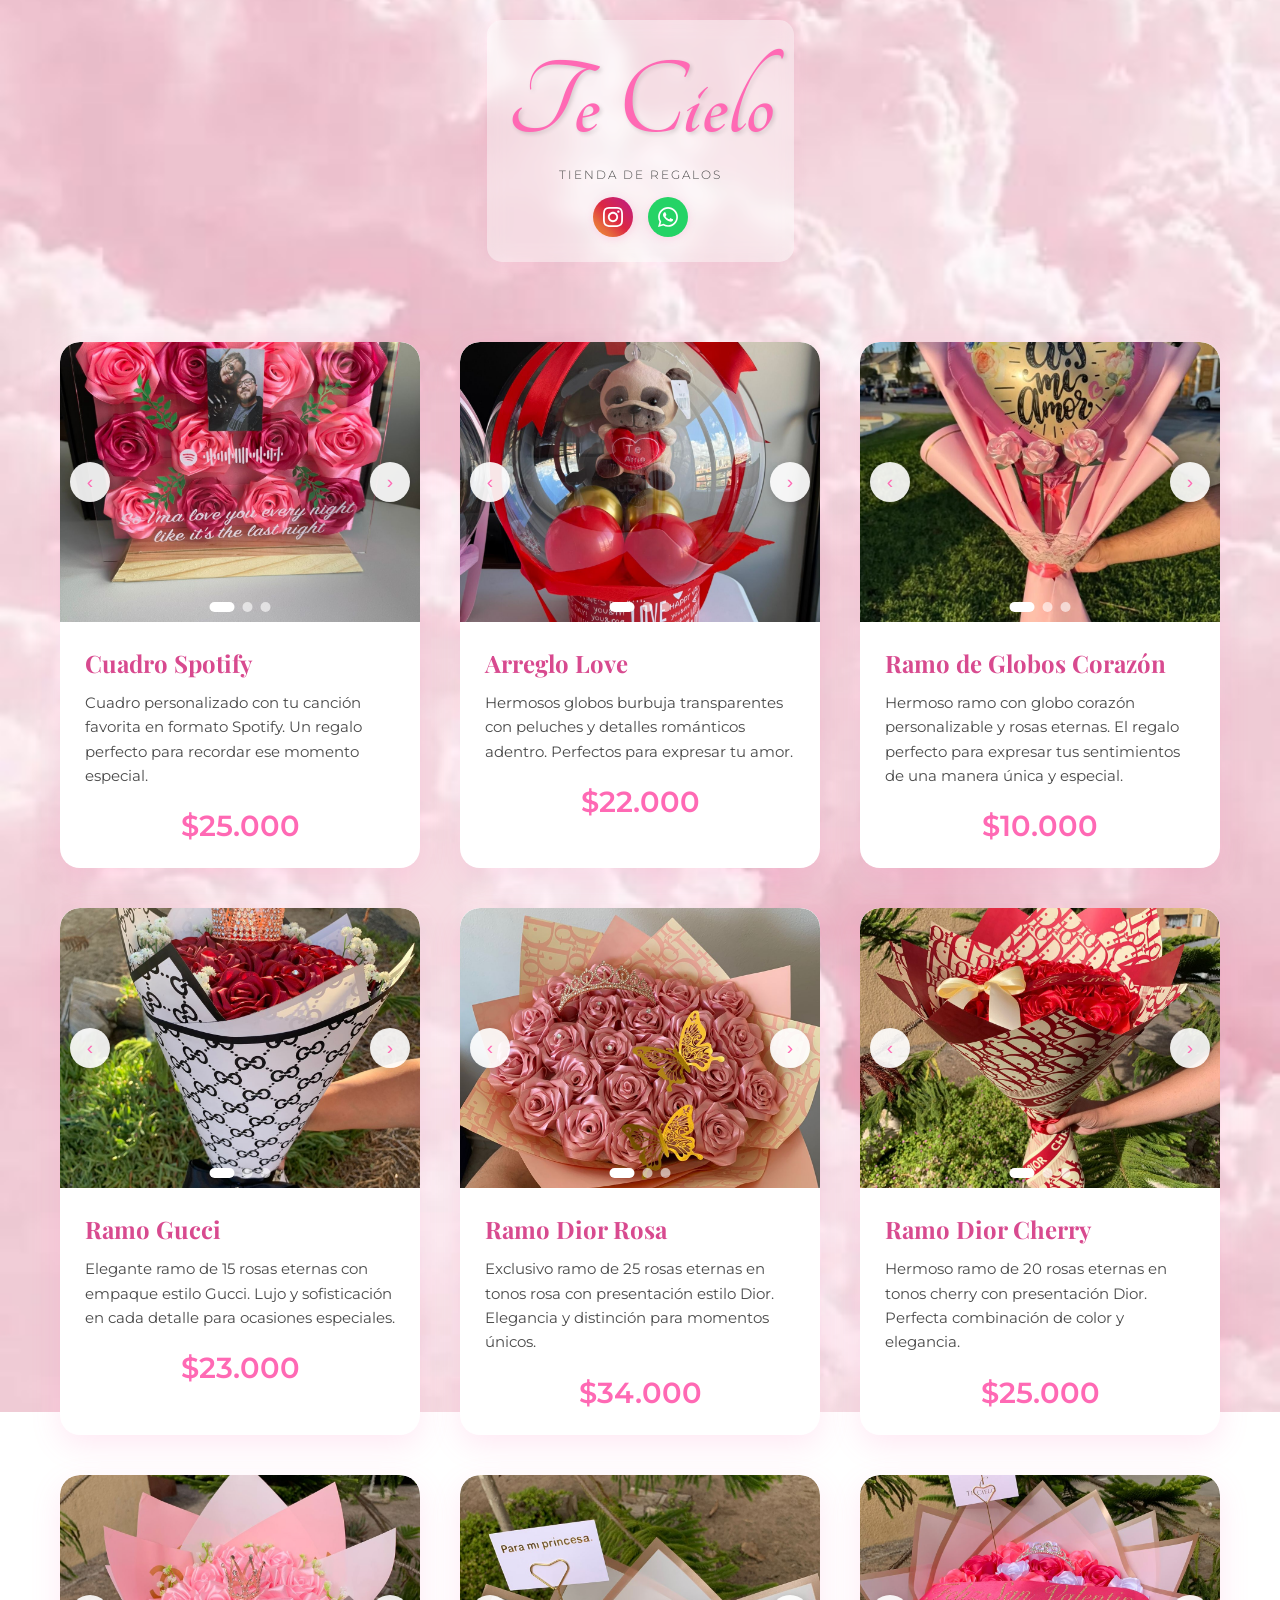
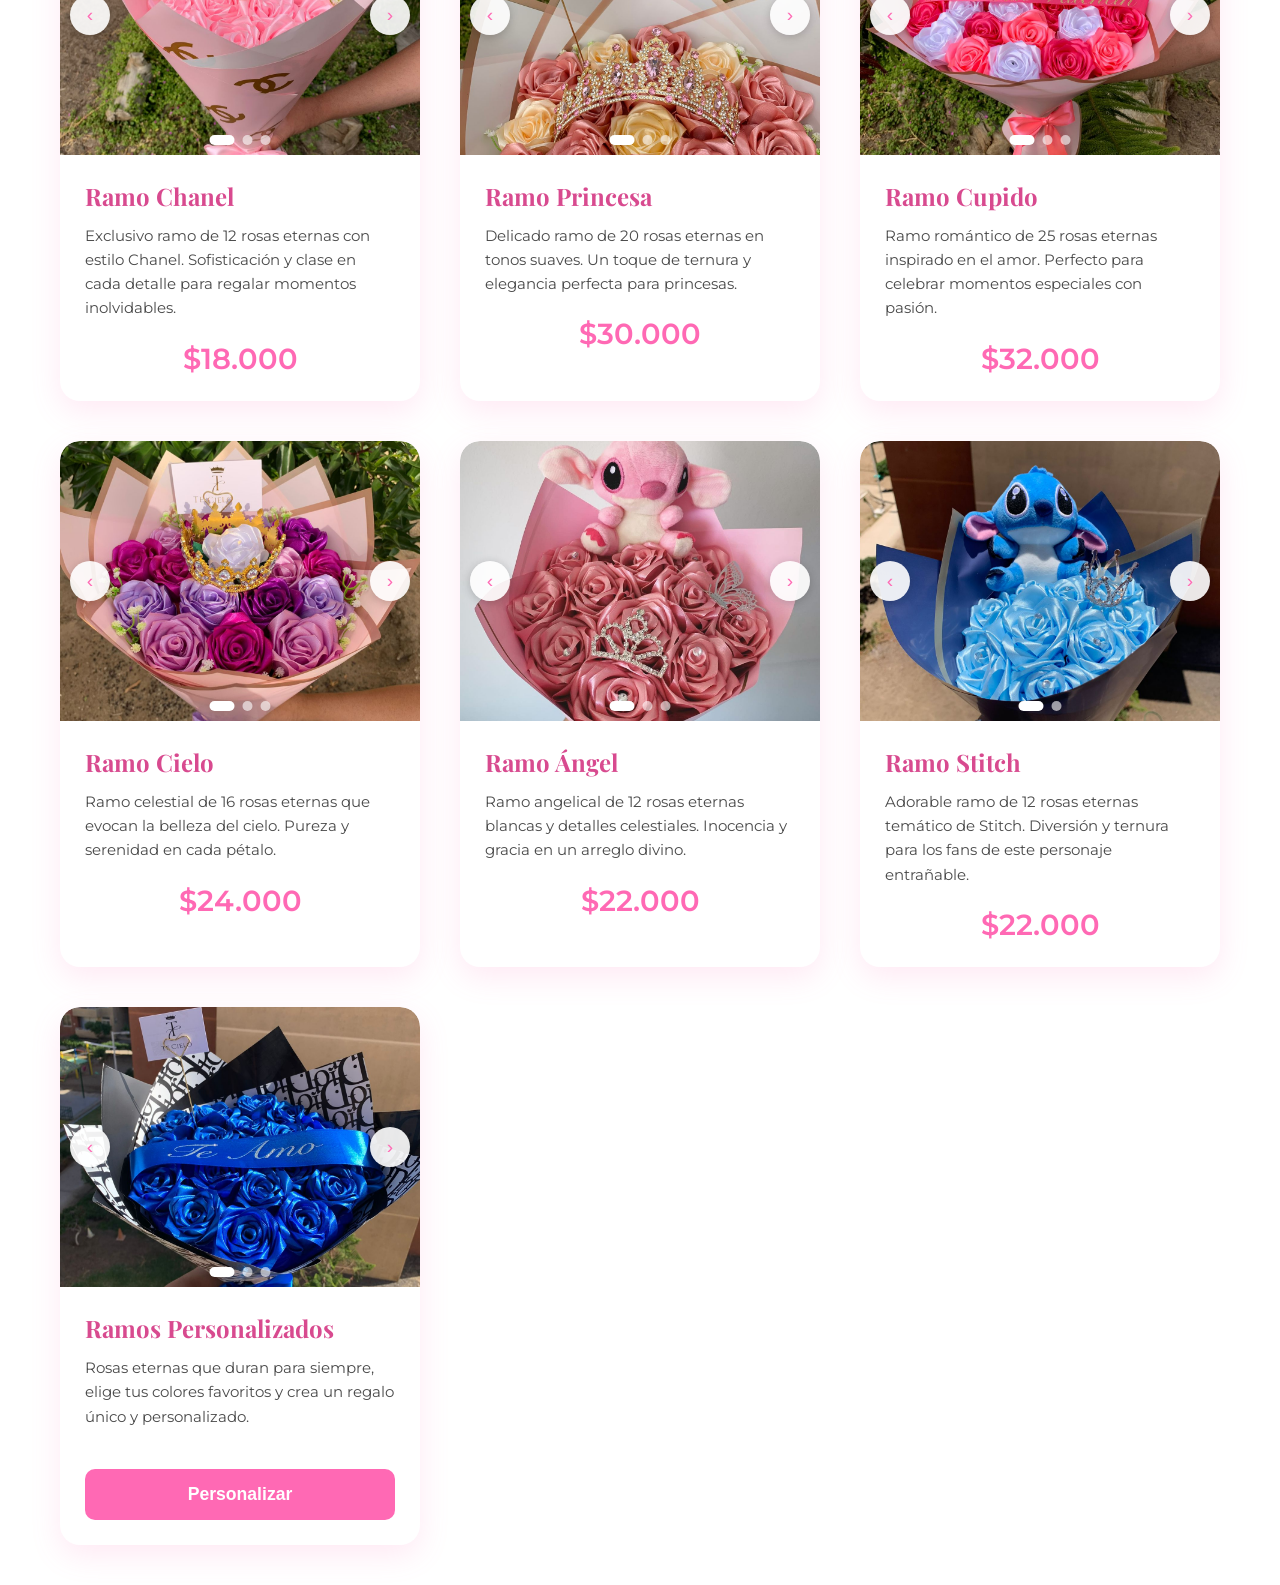
==== index.html @ 42c48394 "primer commit" ====
<!DOCTYPE html>
<html lang="es">
    
<head>
    <meta charset="UTF-8">
    <meta name="viewport" content="width=device-width, initial-scale=1.0">
    <title>Te Cielo</title>
    <link href="https://fonts.googleapis.com/css2?family=Playfair+Display:wght@400;600;700&family=Montserrat:wght@300;400;500&family=Great+Vibes&family=Tangerine:wght@400;700&display=swap" rel="stylesheet">
    <style>
        :root {
            --rosa-principal: #FF69B4;
            --rosa-claro: #FFB6D9;
            --rosa-suave: #FFF0F7;
            --blanco: #FFFFFF;
            --rosa-oscuro: #D84A8F;
            --gris-texto: #4A4A4A;
        }

        * {
            margin: 0;
            padding: 0;
            box-sizing: border-box;
        }

        body {
            font-family: 'Montserrat', sans-serif;
            background: url(images/image_1.jpg) no-repeat center center fixed;
            background-size: cover;
            min-height: 100vh;
            color: var(--gris-texto);
        }

        /* Estilos del carrusel */
        .carousel-container {
            position: relative;
            width: 100%;
            height: 280px;
            overflow: hidden;
            border-radius: 20px 20px 0 0;
        }

        .carousel-track {
            display: flex;
            transition: transform 0.5s ease-in-out;
            height: 100%;
        }

        .carousel-slide {
            min-width: 100%;
            height: 100%;
            position: relative;
        }

        .carousel-slide img {
            width: 100%;
            height: 100%;
            object-fit: cover;
            cursor: zoom-in;
        }

        .carousel-btn {
            position: absolute;
            top: 50%;
            transform: translateY(-50%);
            background: rgba(255, 255, 255, 0.9);
            border: none;
            width: 40px;
            height: 40px;
            border-radius: 50%;
            cursor: pointer;
            display: flex;
            align-items: center;
            justify-content: center;
            font-size: 1.2rem;
            color: var(--rosa-principal);
            z-index: 10;
            transition: all 0.3s ease;
            box-shadow: 0 2px 10px rgba(0, 0, 0, 0.2);
        }

        .carousel-btn:hover {
            background: var(--rosa-principal);
            color: white;
            transform: translateY(-50%) scale(1.1);
        }

        .carousel-btn.prev {
            left: 10px;
        }

        .carousel-btn.next {
            right: 10px;
        }

        .carousel-dots {
            position: absolute;
            bottom: 10px;
            left: 50%;
            transform: translateX(-50%);
            display: flex;
            gap: 8px;
            z-index: 10;
        }

        .dot {
            width: 10px;
            height: 10px;
            border-radius: 50%;
            background: rgba(255, 255, 255, 0.6);
            cursor: pointer;
            transition: all 0.3s ease;
        }

        .dot.active {
            background: white;
            width: 25px;
            border-radius: 5px;
        }

        header {
            text-align: center;
            padding: 30px 20px 25px;
            animation: fadeInDown 1s ease;
            background: rgba(255, 255, 255, 0.4);
            backdrop-filter: blur(8px);
            box-shadow: 0 2px 15px rgba(255, 105, 180, 0.08);
            display: inline-block;
            margin: 20px auto;
            border-radius: 15px;
            width: auto;
            min-width: 300px;
        }

        h1 {
            font-family: 'Tangerine', cursive;
            font-size: 7rem;
            font-weight: 700;
            color: var(--rosa-principal);
            margin-bottom: 5px;
            text-shadow: 2px 2px 4px rgba(0, 0, 0, 0.15);
            line-height: 1;
        }

        .subtitle {
            font-size: 0.75rem;
            color: var(--gris-texto);
            font-weight: 300;
            letter-spacing: 2px;
            text-transform: uppercase;
            margin-bottom: 15px;
        }

        .header-social {
            display: flex;
            justify-content: center;
            gap: 15px;
            margin-top: 15px;
        }

        .social-icon {
            display: inline-flex;
            align-items: center;
            justify-content: center;
            width: 40px;
            height: 40px;
            border-radius: 50%;
            background: white;
            color: var(--rosa-principal);
            text-decoration: none;
            font-size: 1.3rem;
            transition: all 0.3s ease;
            box-shadow: 0 2px 8px rgba(255, 105, 180, 0.2);
        }

        .social-icon:hover {
            transform: translateY(-3px) scale(1.1);
            box-shadow: 0 4px 12px rgba(255, 105, 180, 0.4);
        }

        .social-icon.instagram {
            background: linear-gradient(45deg, #f09433, #e6683c, #dc2743, #cc2366, #bc1888);
            color: white;
        }

        .social-icon.whatsapp {
            background: #25D366;
            color: white;
        }

        .social-icon.instagram:hover,
        .social-icon.whatsapp:hover {
            filter: brightness(1.1);
        }

        .header-wrapper {
            display: flex;
            justify-content: center;
            width: 100%;
        }

        .container {
            max-width: 1200px;
            margin: 0 auto;
            padding: 40px 20px;
        }

        .products-grid {
            display: grid;
            grid-template-columns: repeat(auto-fit, minmax(280px, 1fr));
            gap: 40px;
            margin-top: 20px;
        }

        .product-card {
            background: white;
            border-radius: 20px;
            overflow: hidden;
            box-shadow: 0 10px 30px rgba(255, 105, 180, 0.15);
            transition: all 0.4s ease;
            animation: cardAppear 0.6s ease forwards;
            opacity: 0;
        }

        .product-card:nth-child(1) { animation-delay: 0.1s; }
        .product-card:nth-child(2) { animation-delay: 0.2s; }
        .product-card:nth-child(3) { animation-delay: 0.3s; }
        .product-card:nth-child(4) { animation-delay: 0.4s; }

        .product-card:hover {
            transform: translateY(-10px);
            box-shadow: 0 15px 40px rgba(255, 105, 180, 0.25);
        }

        .product-info {
            padding: 25px;
        }

        .product-title {
            font-family: 'Playfair Display', serif;
            font-size: 1.5rem;
            color: var(--rosa-oscuro);
            margin-bottom: 12px;
        }

        .product-description {
            color: var(--gris-texto);
            line-height: 1.6;
            margin-bottom: 20px;
            font-size: 0.95rem;
        }

        .product-price {
            font-size: 1.8rem;
            color: var(--rosa-principal);
            font-weight: 600;
            text-align: center;
            margin-top: 20px;
        }

        .btn-personalizar {
            width: 100%;
            padding: 15px;
            background: var(--rosa-principal);
            color: white;
            border: none;
            border-radius: 10px;
            font-size: 1.1rem;
            font-weight: 600;
            cursor: pointer;
            transition: all 0.3s ease;
            margin-top: 20px;
        }

        .btn-personalizar:hover {
            background: var(--rosa-oscuro);
            transform: scale(1.02);
        }

        /* Popup Personalizador */
        .personalizador-modal {
            display: none;
            position: fixed;
            z-index: 2000;
            left: 0;
            top: 0;
            width: 100%;
            height: 100%;
            background-color: rgba(0, 0, 0, 0.8);
            overflow-y: auto;
            animation: fadeIn 0.3s ease;
        }

        .personalizador-content {
            background: white;
            margin: 50px auto;
            padding: 0;
            max-width: 800px;
            border-radius: 20px;
            position: relative;
            animation: slideUp 0.4s ease;
        }

        @keyframes slideUp {
            from {
                opacity: 0;
                transform: translateY(50px);
            }
            to {
                opacity: 1;
                transform: translateY(0);
            }
        }

        .personalizador-header {
            position: relative;
            padding: 0;
        }

        .personalizador-carousel {
            height: 300px;
            border-radius: 20px 20px 0 0;
            overflow: hidden;
        }

        .close-personalizador {
            position: absolute;
            top: 15px;
            right: 15px;
            background: white;
            width: 40px;
            height: 40px;
            border-radius: 50%;
            display: flex;
            align-items: center;
            justify-content: center;
            font-size: 24px;
            cursor: pointer;
            z-index: 10;
            box-shadow: 0 2px 10px rgba(0, 0, 0, 0.3);
            transition: all 0.3s ease;
        }

        .close-personalizador:hover {
            background: var(--rosa-principal);
            color: white;
            transform: scale(1.1);
        }

        .personalizador-body {
            padding: 30px;
        }

        .personalizador-title {
            font-family: 'Playfair Display', serif;
            font-size: 2rem;
            color: var(--rosa-principal);
            margin-bottom: 15px;
        }

        .precio-info {
            background: var(--rosa-suave);
            padding: 20px;
            border-radius: 10px;
            margin-bottom: 25px;
        }

        .precio-info h4 {
            color: var(--rosa-oscuro);
            margin-bottom: 10px;
            font-size: 1.1rem;
        }

        .precio-info ul {
            list-style: none;
            padding-left: 0;
        }

        .precio-info li {
            padding: 8px 0;
            border-bottom: 1px solid rgba(255, 105, 180, 0.2);
        }

        .precio-info li:last-child {
            border-bottom: none;
        }

        .precio-destacado {
            color: var(--rosa-principal);
            font-weight: 600;
        }

        .selector-group {
            margin-bottom: 25px;
        }

        .selector-group label {
            display: block;
            font-weight: 600;
            color: var(--rosa-oscuro);
            margin-bottom: 10px;
            font-size: 1.1rem;
        }

        .selector-group input[type="number"] {
            width: 100%;
            padding: 12px;
            border: 2px solid var(--rosa-claro);
            border-radius: 10px;
            font-size: 1rem;
            transition: border-color 0.3s ease;
        }

        .selector-group input[type="number"]:focus {
            outline: none;
            border-color: var(--rosa-principal);
        }

        .accesorios-grid {
            display: grid;
            grid-template-columns: repeat(3, 1fr);
            gap: 12px;
            margin-top: 10px;
        }

        .accesorio-item {
            background: var(--rosa-suave);
            padding: 12px;
            border-radius: 10px;
            border: 2px solid transparent;
            transition: all 0.3s ease;
        }

        .accesorio-item:hover {
            border-color: var(--rosa-claro);
        }

        .accesorio-item label {
            display: block;
            font-weight: 500;
            margin-bottom: 6px;
            font-size: 0.85rem;
        }

        .ver-imagen {
            cursor: pointer;
            margin-left: 5px;
            font-size: 1.2rem;
            opacity: 0.8;
            transition: all 0.3s ease;
            display: inline-block;
        }

        .ver-imagen:hover {
            opacity: 1;
            transform: scale(1.2);
            filter: brightness(1.3);
        }

        .accesorio-item input[type="number"] {
            width: 100%;
            padding: 6px;
            border: 1px solid var(--rosa-claro);
            border-radius: 5px;
        }

        @media (max-width: 768px) {
            .accesorios-grid {
                grid-template-columns: repeat(2, 1fr);
            }
        }

        .total-section {
            background: white;
            color: var(--rosa-principal);
            padding: 25px;
            border-radius: 10px;
            text-align: center;
            margin-top: 30px;
            border: 3px solid var(--rosa-principal);
            box-shadow: 0 4px 15px rgba(255, 105, 180, 0.2);
        }

        .total-section h3 {
            font-size: 1.3rem;
            margin-bottom: 10px;
            color: var(--rosa-principal);
            font-weight: 600;
        }

        .total-precio {
            font-size: 2.5rem;
            font-weight: 700;
            font-family: 'Playfair Display', serif;
            color: var(--rosa-principal);
        }

        .btn-lo-quiero {
            width: 100%;
            padding: 15px;
            background: linear-gradient(135deg, var(--rosa-principal), var(--rosa-oscuro));
            color: white;
            border: none;
            border-radius: 10px;
            font-size: 1.2rem;
            font-weight: 700;
            cursor: pointer;
            margin-top: 20px;
            transition: all 0.3s ease;
            box-shadow: 0 4px 15px rgba(255, 105, 180, 0.3);
        }

        .btn-lo-quiero:hover {
            background: linear-gradient(135deg, var(--rosa-oscuro), var(--rosa-principal));
            transform: translateY(-2px);
            box-shadow: 0 6px 20px rgba(255, 105, 180, 0.4);
        }

        /* Modal de Confirmación */
        .modal-confirmacion {
            display: none;
            position: fixed;
            z-index: 10002;
            left: 0;
            top: 0;
            width: 100%;
            height: 100%;
            background-color: rgba(0, 0, 0, 0.8);
            animation: fadeIn 0.3s ease;
        }

        .confirmacion-content {
            background: white;
            margin: 50px auto;
            padding: 40px;
            width: 90%;
            max-width: 600px;
            border-radius: 20px;
            position: relative;
            max-height: 80vh;
            overflow-y: auto;
            animation: slideDown 0.4s ease;
        }

        @keyframes slideDown {
            from {
                opacity: 0;
                transform: translateY(-50px);
            }
            to {
                opacity: 1;
                transform: translateY(0);
            }
        }

        .close-confirmacion {
            position: absolute;
            top: 15px;
            right: 20px;
            font-size: 35px;
            font-weight: bold;
            color: var(--gris-texto);
            cursor: pointer;
            transition: color 0.3s ease;
        }

        .close-confirmacion:hover {
            color: var(--rosa-principal);
        }

        .confirmacion-header {
            text-align: center;
            margin-bottom: 30px;
        }

        .confirmacion-header h2 {
            font-family: 'Playfair Display', serif;
            color: var(--rosa-principal);
            font-size: 2rem;
            margin-bottom: 15px;
        }

        .confirmacion-instrucciones {
            background: var(--rosa-suave);
            padding: 20px;
            border-radius: 15px;
            margin-bottom: 25px;
            text-align: center;
        }

        .confirmacion-instrucciones p {
            font-size: 1rem;
            line-height: 1.6;
            color: var(--gris-texto);
            margin-bottom: 15px;
        }

        .botones-contacto {
            display: flex;
            gap: 15px;
            justify-content: center;
            margin-top: 15px;
        }

        .btn-contacto {
            display: flex;
            align-items: center;
            gap: 8px;
            padding: 12px 25px;
            border: none;
            border-radius: 10px;
            font-size: 1rem;
            font-weight: 600;
            cursor: pointer;
            transition: all 0.3s ease;
            text-decoration: none;
            color: white;
        }

        .btn-instagram {
            background: linear-gradient(45deg, #f09433, #e6683c, #dc2743, #cc2366, #bc1888);
        }

        .btn-whatsapp {
            background: #25D366;
        }

        .btn-contacto:hover {
            transform: translateY(-2px);
            box-shadow: 0 5px 15px rgba(0, 0, 0, 0.3);
        }

        .detalle-pedido {
            background: white;
            border: 2px solid var(--rosa-claro);
            border-radius: 15px;
            padding: 20px;
        }

        .detalle-pedido h3 {
            font-family: 'Playfair Display', serif;
            color: var(--rosa-oscuro);
            font-size: 1.5rem;
            margin-bottom: 15px;
            text-align: center;
        }

        .detalle-item {
            display: flex;
            justify-content: space-between;
            padding: 10px 0;
            border-bottom: 1px solid var(--rosa-suave);
        }

        .detalle-item:last-child {
            border-bottom: none;
        }

        .detalle-label {
            font-weight: 500;
            color: var(--gris-texto);
        }

        .detalle-valor {
            font-weight: 600;
            color: var(--rosa-principal);
        }

        .detalle-total {
            margin-top: 15px;
            padding-top: 15px;
            border-top: 2px solid var(--rosa-principal);
            display: flex;
            justify-content: space-between;
            font-size: 1.3rem;
        }

        .detalle-total .detalle-label {
            color: var(--rosa-oscuro);
            font-weight: 700;
        }

        .detalle-total .detalle-valor {
            font-size: 1.8rem;
            font-weight: 700;
        }

        @media (max-width: 768px) {
            .personalizador-content {
                margin: 20px;
                max-width: calc(100% - 40px);
            }

            .accesorios-grid {
                grid-template-columns: 1fr;
            }
        }

        /* Modal de zoom */
        .modal {
            display: none;
            position: fixed;
            z-index: 1000;
            left: 0;
            top: 0;
            width: 100%;
            height: 100%;
            background-color: rgba(0, 0, 0, 0.9);
            animation: fadeIn 0.3s ease;
        }

        .modal-content {
            margin: auto;
            display: block;
            max-width: 90%;
            max-height: 90%;
            position: absolute;
            top: 50%;
            left: 50%;
            transform: translate(-50%, -50%);
            animation: zoomIn 0.3s ease;
        }

        .close-modal {
            position: absolute;
            top: 20px;
            right: 40px;
            color: white;
            font-size: 40px;
            font-weight: bold;
            cursor: pointer;
            transition: 0.3s;
        }

        .close-modal:hover {
            color: var(--rosa-claro);
        }

        @keyframes fadeIn {
            from { opacity: 0; }
            to { opacity: 1; }
        }

        @keyframes fadeInDown {
            from {
                opacity: 0;
                transform: translateY(-30px);
            }
            to {
                opacity: 1;
                transform: translateY(0);
            }
        }

        @keyframes cardAppear {
            from {
                opacity: 0;
                transform: translateY(30px);
            }
            to {
                opacity: 1;
                transform: translateY(0);
            }
        }

        @keyframes zoomIn {
            from {
                transform: translate(-50%, -50%) scale(0.5);
            }
            to {
                transform: translate(-50%, -50%) scale(1);
            }
        }

        @media (max-width: 768px) {
            h1 {
                font-size: 4rem;
            }

            .subtitle {
                font-size: 0.65rem;
            }

            .header-social {
                gap: 10px;
            }

            .social-icon {
                width: 35px;
                height: 35px;
                font-size: 1.1rem;
            }

            .products-grid {
                grid-template-columns: 1fr;
            }
        }

        /* Modal de Galería de Accesorios */
        .modal-galeria {
            display: none;
            position: fixed;
            z-index: 10001;
            left: 0;
            top: 0;
            width: 100%;
            height: 100%;
            background-color: rgba(0, 0, 0, 0.9);
        }

        .modal-galeria-content {
            position: relative;
            margin: 5% auto;
            width: 90%;
            max-width: 800px;
        }

        .close-galeria {
            position: absolute;
            top: -40px;
            right: 0;
            color: white;
            font-size: 40px;
            font-weight: bold;
            cursor: pointer;
            z-index: 10002;
        }

        .close-galeria:hover {
            color: var(--rosa-principal);
        }

        .galeria-carousel {
            position: relative;
            width: 100%;
            height: 600px;
            overflow: hidden;
            border-radius: 15px;
            background: #000;
            display: flex;
            align-items: center;
            justify-content: center;
        }

        .galeria-track {
            display: flex;
            transition: transform 0.3s ease;
            height: 100%;
            align-items: center;
        }

        .galeria-track img {
            width: 100%;
            height: 100%;
            flex-shrink: 0;
            border-radius: 15px;
            object-fit: contain;
            background: #000;
        }

        @media (max-width: 768px) {
            .galeria-carousel {
                height: 400px;
            }
        }
    </style>
</head>
<body>
    <div class="header-wrapper">
        <header>
            <h1>Te Cielo</h1>
            <p class="subtitle">Tienda de regalos</p>
            <div class="header-social">
                <a href="https://www.instagram.com/tecielo.rosaseternas/" target="_blank" class="social-icon instagram" title="Síguenos en Instagram">
                    <svg xmlns="http://www.w3.org/2000/svg" width="20" height="20" viewBox="0 0 24 24" fill="currentColor">
                        <path d="M12 2.163c3.204 0 3.584.012 4.85.07 3.252.148 4.771 1.691 4.919 4.919.058 1.265.069 1.645.069 4.849 0 3.205-.012 3.584-.069 4.849-.149 3.225-1.664 4.771-4.919 4.919-1.266.058-1.644.07-4.85.07-3.204 0-3.584-.012-4.849-.07-3.26-.149-4.771-1.699-4.919-4.92-.058-1.265-.07-1.644-.07-4.849 0-3.204.013-3.583.07-4.849.149-3.227 1.664-4.771 4.919-4.919 1.266-.057 1.645-.069 4.849-.069zm0-2.163c-3.259 0-3.667.014-4.947.072-4.358.2-6.78 2.618-6.98 6.98-.059 1.281-.073 1.689-.073 4.948 0 3.259.014 3.668.072 4.948.2 4.358 2.618 6.78 6.98 6.98 1.281.058 1.689.072 4.948.072 3.259 0 3.668-.014 4.948-.072 4.354-.2 6.782-2.618 6.979-6.98.059-1.28.073-1.689.073-4.948 0-3.259-.014-3.667-.072-4.947-.196-4.354-2.617-6.78-6.979-6.98-1.281-.059-1.69-.073-4.949-.073zm0 5.838c-3.403 0-6.162 2.759-6.162 6.162s2.759 6.163 6.162 6.163 6.162-2.759 6.162-6.163c0-3.403-2.759-6.162-6.162-6.162zm0 10.162c-2.209 0-4-1.79-4-4 0-2.209 1.791-4 4-4s4 1.791 4 4c0 2.21-1.791 4-4 4zm6.406-11.845c-.796 0-1.441.645-1.441 1.44s.645 1.44 1.441 1.44c.795 0 1.439-.645 1.439-1.44s-.644-1.44-1.439-1.44z"/>
                    </svg>
                </a>
                <a href="https://wa.me/56940613614" target="_blank" class="social-icon whatsapp" title="Contáctanos por WhatsApp">
                    <svg xmlns="http://www.w3.org/2000/svg" width="20" height="20" viewBox="0 0 24 24" fill="currentColor">
                        <path d="M.057 24l1.687-6.163c-1.041-1.804-1.588-3.849-1.587-5.946.003-6.556 5.338-11.891 11.893-11.891 3.181.001 6.167 1.24 8.413 3.488 2.245 2.248 3.481 5.236 3.48 8.414-.003 6.557-5.338 11.892-11.893 11.892-1.99-.001-3.951-.5-5.688-1.448l-6.305 1.654zm6.597-3.807c1.676.995 3.276 1.591 5.392 1.592 5.448 0 9.886-4.434 9.889-9.885.002-5.462-4.415-9.89-9.881-9.892-5.452 0-9.887 4.434-9.889 9.884-.001 2.225.651 3.891 1.746 5.634l-.999 3.648 3.742-.981zm11.387-5.464c-.074-.124-.272-.198-.57-.347-.297-.149-1.758-.868-2.031-.967-.272-.099-.47-.149-.669.149-.198.297-.768.967-.941 1.165-.173.198-.347.223-.644.074-.297-.149-1.255-.462-2.39-1.475-.883-.788-1.48-1.761-1.653-2.059-.173-.297-.018-.458.13-.606.134-.133.297-.347.446-.521.151-.172.2-.296.3-.495.099-.198.05-.372-.025-.521-.075-.148-.669-1.611-.916-2.206-.242-.579-.487-.501-.669-.51l-.57-.01c-.198 0-.52.074-.792.372s-1.04 1.016-1.04 2.479 1.065 2.876 1.213 3.074c.149.198 2.095 3.2 5.076 4.487.709.306 1.263.489 1.694.626.712.226 1.36.194 1.872.118.571-.085 1.758-.719 2.006-1.413.248-.695.248-1.29.173-1.414z"/>
                    </svg>
                </a>
            </div>
        </header>
    </div>

    <div class="container">
        <div class="products-grid">
            <!-- Producto 1: Cuadro Spotify -->
            <div class="product-card">
                <div class="carousel-container" data-carousel="1">
                    <div class="carousel-track">
                        <div class="carousel-slide">
                            <img src="images/cuadro-spotify-1.jpg" alt="Cuadro Spotify">
                        </div>
                        <div class="carousel-slide">
                            <img src="images/cuadro-spotify-2.jpg" alt="Cuadro Spotify">
                        </div>
                        <div class="carousel-slide">
                            <img src="images/cuadro-spotify-3.jpg" alt="Cuadro Spotify">
                        </div>
                    </div>
                    <button class="carousel-btn prev" onclick="moveCarousel(1, -1)">‹</button>
                    <button class="carousel-btn next" onclick="moveCarousel(1, 1)">›</button>
                    <div class="carousel-dots">
                        <span class="dot active" onclick="goToSlide(1, 0)"></span>
                        <span class="dot" onclick="goToSlide(1, 1)"></span>
                        <span class="dot" onclick="goToSlide(1, 2)"></span>
                    </div>
                </div>
                <div class="product-info">
                    <h3 class="product-title">Cuadro Spotify</h3>
                    <p class="product-description">Cuadro personalizado con tu canción favorita en formato Spotify. Un regalo perfecto para recordar ese momento especial.</p>
                    <p class="product-price">$25.000</p>
                </div>
            </div>

            <!-- Producto 2: Arreglo Love -->
            <div class="product-card">
                <div class="carousel-container" data-carousel="2">
                    <div class="carousel-track">
                        <div class="carousel-slide">
                            <img src="images/arreglo-love-1.jpg" alt="Arreglo Love">
                        </div>
                        <div class="carousel-slide">
                            <img src="images/arreglo-love-2.jpg" alt="Arreglo Love">
                        </div>
                        <div class="carousel-slide">
                            <img src="images/arreglo-love-3.jpg" alt="Arreglo Love">
                        </div>
                    </div>
                    <button class="carousel-btn prev" onclick="moveCarousel(2, -1)">‹</button>
                    <button class="carousel-btn next" onclick="moveCarousel(2, 1)">›</button>
                    <div class="carousel-dots">
                        <span class="dot active" onclick="goToSlide(2, 0)"></span>
                        <span class="dot" onclick="goToSlide(2, 1)"></span>
                        <span class="dot" onclick="goToSlide(2, 2)"></span>
                    </div>
                </div>
                <div class="product-info">
                    <h3 class="product-title">Arreglo Love</h3>
                    <p class="product-description">Hermosos globos burbuja transparentes con peluches y detalles románticos adentro. Perfectos para expresar tu amor.</p>
                    <p class="product-price">$22.000</p>
                </div>
            </div>

            
            <!-- Producto 3: Ramo de Globos Corazón -->
            <div class="product-card">
                <div class="carousel-container" data-carousel="3">
                    <div class="carousel-track">
                        <div class="carousel-slide">
                            <img src="images/ramo-globos.jpg" alt="Ramo de Globos">
                        </div>
                        <div class="carousel-slide">
                            <img src="images/image_8.jpg" alt="Ramo de Globos">
                        </div>
                        <div class="carousel-slide">
                            <img src="images/image_9.jpg" alt="Ramo de Globos">
                        </div>
                    </div>
                    <button class="carousel-btn prev" onclick="moveCarousel(3, -1)">‹</button>
                    <button class="carousel-btn next" onclick="moveCarousel(3, 1)">›</button>
                    <div class="carousel-dots">
                        <span class="dot active" onclick="goToSlide(3, 0)"></span>
                        <span class="dot" onclick="goToSlide(3, 1)"></span>
                        <span class="dot" onclick="goToSlide(3, 2)"></span>
                    </div>
                </div>
                <div class="product-info">
                    <h3 class="product-title">Ramo de Globos Corazón</h3>
                    <p class="product-description">Hermoso ramo con globo corazón personalizable y rosas eternas. El regalo perfecto para expresar tus sentimientos de una manera única y especial.</p>
                    <p class="product-price">$10.000</p>
                </div>
            </div>


            <!-- Producto 4: Ramo Gucci -->
            <div class="product-card">
                <div class="carousel-container" data-carousel="4">
                    <div class="carousel-track">
                        <div class="carousel-slide">
                            <img src="images/image_10.jpg" alt="Ramo Gucci">
                        </div>
                        <div class="carousel-slide">
                            <img src="images/image_11.jpg" alt="Ramo Gucci">
                        </div>
                        <div class="carousel-slide">
                            <img src="images/image_12.jpg" alt="Ramo Gucci">
                        </div>
                    </div>
                    <button class="carousel-btn prev" onclick="moveCarousel(4, -1)">‹</button>
                    <button class="carousel-btn next" onclick="moveCarousel(4, 1)">›</button>
                    <div class="carousel-dots">
                        <span class="dot active" onclick="goToSlide(4, 0)"></span>
                        <span class="dot" onclick="goToSlide(4, 1)"></span>
                        <span class="dot" onclick="goToSlide(4, 2)"></span>
                    </div>
                </div>
                <div class="product-info">
                    <h3 class="product-title">Ramo Gucci</h3>
                    <p class="product-description">Elegante ramo de 15 rosas eternas con empaque estilo Gucci. Lujo y sofisticación en cada detalle para ocasiones especiales.</p>
                    <p class="product-price">$23.000</p>
                </div>
            </div>


            <!-- Producto 5: Ramo Dior Rosa -->
            <div class="product-card">
                <div class="carousel-container" data-carousel="5">
                    <div class="carousel-track">
                        <div class="carousel-slide">
                            <img src="images/image_13.jpg" alt="Ramo Dior Rosa">
                        </div>
                        <div class="carousel-slide">
                            <img src="images/image_14.jpg" alt="Ramo Dior Rosa">
                        </div>
                        <div class="carousel-slide">
                            <img src="images/image_15.jpg" alt="Ramo Dior Rosa">
                        </div>
                    </div>
                    <button class="carousel-btn prev" onclick="moveCarousel(5, -1)">‹</button>
                    <button class="carousel-btn next" onclick="moveCarousel(5, 1)">›</button>
                    <div class="carousel-dots">
                        <span class="dot active" onclick="goToSlide(5, 0)"></span>
                        <span class="dot" onclick="goToSlide(5, 1)"></span>
                        <span class="dot" onclick="goToSlide(5, 2)"></span>
                    </div>
                </div>
                <div class="product-info">
                    <h3 class="product-title">Ramo Dior Rosa</h3>
                    <p class="product-description">Exclusivo ramo de 25 rosas eternas en tonos rosa con presentación estilo Dior. Elegancia y distinción para momentos únicos.</p>
                    <p class="product-price">$34.000</p>
                </div>
            </div>


            <!-- Producto 6: Ramo Dior Cherry -->
            <div class="product-card">
                <div class="carousel-container" data-carousel="6">
                    <div class="carousel-track">
                        <div class="carousel-slide">
                            <img src="images/image_16.jpg" alt="Ramo Dior Cherry">
                        </div>
                        <div class="carousel-slide">
                            <img src="images/image_17.jpg" alt="Ramo Dior Cherry">
                        </div>
                        <div class="carousel-slide">
                            <img src="images/image_18.jpg" alt="Ramo Dior Cherry">
                        </div>
                    </div>
                    <button class="carousel-btn prev" onclick="moveCarousel(6, -1)">‹</button>
                    <button class="carousel-btn next" onclick="moveCarousel(6, 1)">›</button>
                    <div class="carousel-dots">
                        <span class="dot active" onclick="goToSlide(6, 0)"></span>
                        <span class="dot" onclick="goToSlide(6, 1)"></span>
                        <span class="dot" onclick="goToSlide(6, 2)"></span>
                    </div>
                </div>
                <div class="product-info">
                    <h3 class="product-title">Ramo Dior Cherry</h3>
                    <p class="product-description">Hermoso ramo de 20 rosas eternas en tonos cherry con presentación Dior. Perfecta combinación de color y elegancia.</p>
                    <p class="product-price">$25.000</p>
                </div>
            </div>


            <!-- Producto 7: Ramo Chanel -->
            <div class="product-card">
                <div class="carousel-container" data-carousel="7">
                    <div class="carousel-track">
                        <div class="carousel-slide">
                            <img src="images/image_19.jpg" alt="Ramo Chanel">
                        </div>
                        <div class="carousel-slide">
                            <img src="images/image_20.jpg" alt="Ramo Chanel">
                        </div>
                        <div class="carousel-slide">
                            <img src="images/image_21.jpg" alt="Ramo Chanel">
                        </div>
                    </div>
                    <button class="carousel-btn prev" onclick="moveCarousel(7, -1)">‹</button>
                    <button class="carousel-btn next" onclick="moveCarousel(7, 1)">›</button>
                    <div class="carousel-dots">
                        <span class="dot active" onclick="goToSlide(7, 0)"></span>
                        <span class="dot" onclick="goToSlide(7, 1)"></span>
                        <span class="dot" onclick="goToSlide(7, 2)"></span>
                    </div>
                </div>
                <div class="product-info">
                    <h3 class="product-title">Ramo Chanel</h3>
                    <p class="product-description">Exclusivo ramo de 12 rosas eternas con estilo Chanel. Sofisticación y clase en cada detalle para regalar momentos inolvidables.</p>
                    <p class="product-price">$18.000</p>
                </div>
            </div>


            <!-- Producto 8: Ramo Princesa -->
            <div class="product-card">
                <div class="carousel-container" data-carousel="8">
                    <div class="carousel-track">
                        <div class="carousel-slide">
                            <img src="images/image_22.jpg" alt="Ramo Princesa">
                        </div>
                        <div class="carousel-slide">
                            <img src="images/image_23.jpg" alt="Ramo Princesa">
                        </div>
                        <div class="carousel-slide">
                            <img src="images/image_24.jpg" alt="Ramo Princesa">
                        </div>
                    </div>
                    <button class="carousel-btn prev" onclick="moveCarousel(8, -1)">‹</button>
                    <button class="carousel-btn next" onclick="moveCarousel(8, 1)">›</button>
                    <div class="carousel-dots">
                        <span class="dot active" onclick="goToSlide(8, 0)"></span>
                        <span class="dot" onclick="goToSlide(8, 1)"></span>
                        <span class="dot" onclick="goToSlide(8, 2)"></span>
                    </div>
                </div>
                <div class="product-info">
                    <h3 class="product-title">Ramo Princesa</h3>
                    <p class="product-description">Delicado ramo de 20 rosas eternas en tonos suaves. Un toque de ternura y elegancia perfecta para princesas.</p>
                    <p class="product-price">$30.000</p>
                </div>
            </div>

            <!-- Producto 9: Ramo Cupido -->
            <div class="product-card">
                <div class="carousel-container" data-carousel="9">
                    <div class="carousel-track">
                        <div class="carousel-slide">
                            <img src="images/image_25.jpg" alt="Ramo Cupido">
                        </div>
                        <div class="carousel-slide">
                            <img src="images/image_26.jpg" alt="Ramo Cupido">
                        </div>
                        <div class="carousel-slide">
                            <img src="images/image_27.jpg" alt="Ramo Cupido">
                        </div>
                    </div>
                    <button class="carousel-btn prev" onclick="moveCarousel(9, -1)">‹</button>
                    <button class="carousel-btn next" onclick="moveCarousel(9, 1)">›</button>
                    <div class="carousel-dots">
                        <span class="dot active" onclick="goToSlide(9, 0)"></span>
                        <span class="dot" onclick="goToSlide(9, 1)"></span>
                        <span class="dot" onclick="goToSlide(9, 2)"></span>
                    </div>
                </div>
                <div class="product-info">
                    <h3 class="product-title">Ramo Cupido</h3>
                    <p class="product-description">Ramo romántico de 25 rosas eternas inspirado en el amor. Perfecto para celebrar momentos especiales con pasión.</p>
                    <p class="product-price">$32.000</p>
                </div>
            </div>

            <!-- Producto 10: Ramo Cielo -->
            <div class="product-card">
                <div class="carousel-container" data-carousel="10">
                    <div class="carousel-track">
                        <div class="carousel-slide">
                            <img src="images/image_28.jpg" alt="Ramo Cielo">
                        </div>
                        <div class="carousel-slide">
                            <img src="images/image_29.jpg" alt="Ramo Cielo">
                        </div>
                        <div class="carousel-slide">
                            <img src="images/image_30.jpg" alt="Ramo Cielo">
                        </div>
                    </div>
                    <button class="carousel-btn prev" onclick="moveCarousel(10, -1)">‹</button>
                    <button class="carousel-btn next" onclick="moveCarousel(10, 1)">›</button>
                    <div class="carousel-dots">
                        <span class="dot active" onclick="goToSlide(10, 0)"></span>
                        <span class="dot" onclick="goToSlide(10, 1)"></span>
                        <span class="dot" onclick="goToSlide(10, 2)"></span>
                    </div>
                </div>
                <div class="product-info">
                    <h3 class="product-title">Ramo Cielo</h3>
                    <p class="product-description">Ramo celestial de 16 rosas eternas que evocan la belleza del cielo. Pureza y serenidad en cada pétalo.</p>
                    <p class="product-price">$24.000</p>
                </div>
            </div>

            <!-- Producto 11: Ramo Ángel -->
            <div class="product-card">
                <div class="carousel-container" data-carousel="11">
                    <div class="carousel-track">
                        <div class="carousel-slide">
                            <img src="images/image_31.jpg" alt="Ramo Ángel">
                        </div>
                        <div class="carousel-slide">
                            <img src="images/image_32.jpg" alt="Ramo Ángel">
                        </div>
                        <div class="carousel-slide">
                            <img src="images/image_33.jpg" alt="Ramo Ángel">
                        </div>
                    </div>
                    <button class="carousel-btn prev" onclick="moveCarousel(11, -1)">‹</button>
                    <button class="carousel-btn next" onclick="moveCarousel(11, 1)">›</button>
                    <div class="carousel-dots">
                        <span class="dot active" onclick="goToSlide(11, 0)"></span>
                        <span class="dot" onclick="goToSlide(11, 1)"></span>
                        <span class="dot" onclick="goToSlide(11, 2)"></span>
                    </div>
                </div>
                <div class="product-info">
                    <h3 class="product-title">Ramo Ángel</h3>
                    <p class="product-description">Ramo angelical de 12 rosas eternas blancas y detalles celestiales. Inocencia y gracia en un arreglo divino.</p>
                    <p class="product-price">$22.000</p>
                </div>
            </div>

            <!-- Producto 12: Ramo Stitch -->
            <div class="product-card">
                <div class="carousel-container" data-carousel="12">
                    <div class="carousel-track">
                        <div class="carousel-slide">
                            <img src="images/image_34.jpg" alt="Ramo Stitch">
                        </div>
                        <div class="carousel-slide">
                            <img src="images/image_35.jpg" alt="Ramo Stitch">
                        </div>
                    </div>
                    <button class="carousel-btn prev" onclick="moveCarousel(12, -1)">‹</button>
                    <button class="carousel-btn next" onclick="moveCarousel(12, 1)">›</button>
                    <div class="carousel-dots">
                        <span class="dot active" onclick="goToSlide(12, 0)"></span>
                        <span class="dot" onclick="goToSlide(12, 1)"></span>
                    </div>
                </div>
                <div class="product-info">
                    <h3 class="product-title">Ramo Stitch</h3>
                    <p class="product-description">Adorable ramo de 12 rosas eternas temático de Stitch. Diversión y ternura para los fans de este personaje entrañable.</p>
                    <p class="product-price">$22.000</p>
                </div>
            </div>

<!-- Producto 13: Ramos Personalizados -->
            <div class="product-card">
                <div class="carousel-container" data-carousel="13">
                    <div class="carousel-track">
                        <div class="carousel-slide">
                            <img src="images/image_44.jpg" alt="Ramo Personalizado">
                        </div>
                        <div class="carousel-slide">
                            <img src="images/image_43.jpg" alt="Ramo Personalizado">
                        </div>
                        <div class="carousel-slide">
                            <img src="images/image_39.jpg" alt="Ramo Personalizado">
                        </div>
                    </div>
                    <button class="carousel-btn prev" onclick="moveCarousel(13, -1)">‹</button>
                    <button class="carousel-btn next" onclick="moveCarousel(13, 1)">›</button>
                    <div class="carousel-dots">
                        <span class="dot active" onclick="goToSlide(13, 0)"></span>
                        <span class="dot" onclick="goToSlide(13, 1)"></span>
                        <span class="dot" onclick="goToSlide(13, 2)"></span>
                    </div>
                </div>
                <div class="product-info">
                    <h3 class="product-title">Ramos Personalizados</h3>
                    <p class="product-description">Rosas eternas que duran para siempre, elige tus colores favoritos y crea un regalo único y personalizado.</p>
                    <button class="btn-personalizar" onclick="openPersonalizador()">Personalizar</button>
                </div>
            </div>
        </div>
    </div>

    <!-- Modal para zoom de imágenes -->
    <div id="imageModal" class="modal" onclick="closeModal()">
        <span class="close-modal">&times;</span>
        <img class="modal-content" id="modalImage">
    </div>

    <!-- Popup Personalizador de Rosas -->
    <div id="personalizadorModal" class="personalizador-modal">
        <div class="personalizador-content">
            <div class="personalizador-header">
                <div class="personalizador-carousel">
                    <div class="carousel-container" data-carousel="personalizador">
                        <div class="carousel-track">
                            <div class="carousel-slide">
                                <img src="images/image_39.jpg" alt="Ramo personalizado 1">
                            </div>
                            <div class="carousel-slide">
                                <img src="images/image_40.jpg" alt="Ramo personalizado 2">
                            </div>
                            <div class="carousel-slide">
                                <img src="images/image_41.jpg" alt="Ramo personalizado 3">
                            </div>
                            <div class="carousel-slide">
                                <img src="images/image_42.jpg" alt="Ramo personalizado 4">
                            </div>
                            <div class="carousel-slide">
                                <img src="images/image_43.jpg" alt="Ramo personalizado 5">
                            </div>
                            <div class="carousel-slide">
                                <img src="images/image_44.jpg" alt="Ramo personalizado 6">
                            </div>
                            <div class="carousel-slide">
                                <img src="images/image_45.jpg" alt="Ramo personalizado 7">
                            </div>
                            <div class="carousel-slide">
                                <img src="images/image_46.jpg" alt="Ramo personalizado 8">
                            </div>
                            <div class="carousel-slide">
                                <img src="images/image_47.jpg" alt="Ramo personalizado 9">
                            </div>
                        </div>
                        <button class="carousel-btn prev" onclick="moveCarouselPersonalizador(-1)">‹</button>
                        <button class="carousel-btn next" onclick="moveCarouselPersonalizador(1)">›</button>
                        <div class="carousel-dots">
                            <span class="dot active" onclick="goToSlidePersonalizador(0)"></span>
                            <span class="dot" onclick="goToSlidePersonalizador(1)"></span>
                            <span class="dot" onclick="goToSlidePersonalizador(2)"></span>
                            <span class="dot" onclick="goToSlidePersonalizador(3)"></span>
                            <span class="dot" onclick="goToSlidePersonalizador(4)"></span>
                            <span class="dot" onclick="goToSlidePersonalizador(5)"></span>
                            <span class="dot" onclick="goToSlidePersonalizador(6)"></span>
                            <span class="dot" onclick="goToSlidePersonalizador(7)"></span>
                            <span class="dot" onclick="goToSlidePersonalizador(8)"></span>
                        </div>
                    </div>
                </div>
                <span class="close-personalizador" onclick="closePersonalizador()">&times;</span>
            </div>
            
            <div class="personalizador-body">
                <h2 class="personalizador-title">Ramos Personalizados</h2>
                
                <div class="precio-info">
                    <h4>🌹 Precios de Rosas Eternas:</h4>
                    <ul>
                        <li>1-19 rosas: <span class="precio-destacado">$1.200</span> c/u</li>
                        <li>20 o más rosas: <span class="precio-destacado">$1.000</span> c/u</li>
                    </ul>
                </div>

                <div class="selector-group">
                    <label for="cantidadRosas">🌹 Cantidad de Rosas:</label>
                    <input type="number" id="cantidadRosas" min="1" value="12" onchange="calcularTotal()">
                </div>

                <div class="selector-group">
                    <label>✨ Accesorios Disponibles:</label>
                    <div class="accesorios-grid">
                        <div class="accesorio-item">
                            <label for="tiaraGrande">Tiara Grande ($10.000) <span class="ver-imagen" onclick="mostrarImagenAccesorio('tiara-grande')" title="Ver imágenes">🖼️</span></label>
                            <input type="number" id="tiaraGrande" min="0" value="0" onchange="calcularTotal()">
                        </div>
                        <div class="accesorio-item">
                            <label for="coronaMediana">Corona Mediana ($4.000) <span class="ver-imagen" onclick="mostrarImagenAccesorio('corona-mediana')" title="Ver imágenes">🖼️</span></label>
                            <input type="number" id="coronaMediana" min="0" value="0" onchange="calcularTotal()">
                        </div>
                        <div class="accesorio-item">
                            <label for="coronaPequena">Corona Pequeña ($2.000) <span class="ver-imagen" onclick="mostrarImagenAccesorio('corona-pequena')" title="Ver imagen">🖼️</span></label>
                            <input type="number" id="coronaPequena" min="0" value="0" onchange="calcularTotal()">
                        </div>
                        <div class="accesorio-item">
                            <label for="tiaraPequena">Tiara Pequeña ($2.000) <span class="ver-imagen" onclick="mostrarImagenAccesorio('tiara-pequena')" title="Ver imagen">🖼️</span></label>
                            <input type="number" id="tiaraPequena" min="0" value="0" onchange="calcularTotal()">
                        </div>
                        <div class="accesorio-item">
                            <label for="mariposas">Mariposas ($500 c/u) <span class="ver-imagen" onclick="mostrarImagenAccesorio('mariposas')" title="Ver imagen">🖼️</span></label>
                            <input type="number" id="mariposas" min="0" value="0" onchange="calcularTotal()">
                        </div>
                        <div class="accesorio-item">
                            <label for="lucesLed">Luces LED ($1.000)</label>
                            <input type="number" id="lucesLed" min="0" value="0" onchange="calcularTotal()">
                        </div>
                        <div class="accesorio-item">
                            <label for="mensajeCinta">Mensaje en Cinta ($4.000) <span class="ver-imagen" onclick="mostrarImagenAccesorio('mensaje')" title="Ver imagen">🖼️</span></label>
                            <input type="number" id="mensajeCinta" min="0" value="0" onchange="calcularTotal()">
                        </div>
                        <div class="accesorio-item">
                            <label for="pelucheMediano">Peluche Mediano ($10.000) <span class="ver-imagen" onclick="mostrarImagenAccesorio('peluche-mediano')" title="Ver imágenes">🖼️</span></label>
                            <input type="number" id="pelucheMediano" min="0" value="0" onchange="calcularTotal()">
                        </div>
                        <div class="accesorio-item">
                            <label for="peluchePequeno">Peluche Pequeño ($5.000) <span class="ver-imagen" onclick="mostrarImagenAccesorio('peluche-pequeno')" title="Ver imagen">🖼️</span></label>
                            <input type="number" id="peluchePequeno" min="0" value="0" onchange="calcularTotal()">
                        </div>
                    </div>
                </div>

                <div class="total-section">
                    <h3>Tu ramo costaría:</h3>
                    <div class="total-precio" id="totalPrecio">$14.400</div>
                    <button class="btn-lo-quiero" onclick="mostrarConfirmacion()">¡Lo quiero!</button>
                </div>
            </div>
        </div>
    </div>


    <!-- Modal de Galería de Accesorios -->
    <div id="accesorioGaleriaModal" class="modal-galeria" style="display: none;" onclick="cerrarGaleriaAccesorio()">
        <div class="modal-galeria-content" onclick="event.stopPropagation()">
            <span class="close-galeria" onclick="cerrarGaleriaAccesorio()">&times;</span>
            <div class="galeria-carousel">
                <div class="galeria-track" id="galeriaTrack"></div>
                <button class="carousel-btn prev" onclick="moveGaleriaAccesorio(-1)">‹</button>
                <button class="carousel-btn next" onclick="moveGaleriaAccesorio(1)">›</button>
                <div class="carousel-dots" id="galeriaDots"></div>
            </div>
        </div>
    </div>


    <!-- Modal de Galería de Accesorios -->
    <div id="accesorioGaleriaModal" class="modal-galeria" onclick="cerrarGaleriaAccesorio()">
        <div class="modal-galeria-content" onclick="event.stopPropagation()">
            <span class="close-galeria" onclick="cerrarGaleriaAccesorio()">&times;</span>
            <div class="galeria-carousel">
                <div class="galeria-track" id="galeriaTrack"></div>
                <button class="carousel-btn prev" onclick="moveGaleriaAccesorio(-1)" style="display:none;" id="galeriaPrev">‹</button>
                <button class="carousel-btn next" onclick="moveGaleriaAccesorio(1)" style="display:none;" id="galeriaNext">›</button>
                <div class="carousel-dots" id="galeriaDots"></div>
            </div>
        </div>
    </div>

    <!-- Modal de Confirmación de Pedido -->
    <div id="confirmacionModal" class="modal-confirmacion">
        <div class="confirmacion-content">
            <span class="close-confirmacion" onclick="cerrarConfirmacion()">&times;</span>
            
            <div class="confirmacion-header">
                <h2>¡Perfecto! 🌹</h2>
            </div>

            <div class="confirmacion-instrucciones">
                <p><strong>Para agendar tu pedido:</strong></p>
                <p>Envía este detalle o un pantallazo de esta información a nuestro Instagram o WhatsApp</p>
                
                <div class="botones-contacto">
                    <a href="https://www.instagram.com/tecielo.rosaseternas/" target="_blank" class="btn-contacto btn-instagram">
                        <svg xmlns="http://www.w3.org/2000/svg" width="18" height="18" viewBox="0 0 24 24" fill="currentColor">
                            <path d="M12 2.163c3.204 0 3.584.012 4.85.07 3.252.148 4.771 1.691 4.919 4.919.058 1.265.069 1.645.069 4.849 0 3.205-.012 3.584-.069 4.849-.149 3.225-1.664 4.771-4.919 4.919-1.266.058-1.644.07-4.85.07-3.204 0-3.584-.012-4.849-.07-3.26-.149-4.771-1.699-4.919-4.92-.058-1.265-.07-1.644-.07-4.849 0-3.204.013-3.583.07-4.849.149-3.227 1.664-4.771 4.919-4.919 1.266-.057 1.645-.069 4.849-.069zm0-2.163c-3.259 0-3.667.014-4.947.072-4.358.2-6.78 2.618-6.98 6.98-.059 1.281-.073 1.689-.073 4.948 0 3.259.014 3.668.072 4.948.2 4.358 2.618 6.78 6.98 6.98 1.281.058 1.689.072 4.948.072 3.259 0 3.668-.014 4.948-.072 4.354-.2 6.782-2.618 6.979-6.98.059-1.28.073-1.689.073-4.948 0-3.259-.014-3.667-.072-4.947-.196-4.354-2.617-6.78-6.979-6.98-1.281-.059-1.69-.073-4.949-.073zm0 5.838c-3.403 0-6.162 2.759-6.162 6.162s2.759 6.163 6.162 6.163 6.162-2.759 6.162-6.163c0-3.403-2.759-6.162-6.162-6.162zm0 10.162c-2.209 0-4-1.79-4-4 0-2.209 1.791-4 4-4s4 1.791 4 4c0 2.21-1.791 4-4 4zm6.406-11.845c-.796 0-1.441.645-1.441 1.44s.645 1.44 1.441 1.44c.795 0 1.439-.645 1.439-1.44s-.644-1.44-1.439-1.44z"/>
                        </svg>
                        Instagram
                    </a>
                    <a href="https://wa.me/56940613614" target="_blank" class="btn-contacto btn-whatsapp">
                        <svg xmlns="http://www.w3.org/2000/svg" width="18" height="18" viewBox="0 0 24 24" fill="currentColor">
                            <path d="M.057 24l1.687-6.163c-1.041-1.804-1.588-3.849-1.587-5.946.003-6.556 5.338-11.891 11.893-11.891 3.181.001 6.167 1.24 8.413 3.488 2.245 2.248 3.481 5.236 3.48 8.414-.003 6.557-5.338 11.892-11.893 11.892-1.99-.001-3.951-.5-5.688-1.448l-6.305 1.654zm6.597-3.807c1.676.995 3.276 1.591 5.392 1.592 5.448 0 9.886-4.434 9.889-9.885.002-5.462-4.415-9.89-9.881-9.892-5.452 0-9.887 4.434-9.889 9.884-.001 2.225.651 3.891 1.746 5.634l-.999 3.648 3.742-.981zm11.387-5.464c-.074-.124-.272-.198-.57-.347-.297-.149-1.758-.868-2.031-.967-.272-.099-.47-.149-.669.149-.198.297-.768.967-.941 1.165-.173.198-.347.223-.644.074-.297-.149-1.255-.462-2.39-1.475-.883-.788-1.48-1.761-1.653-2.059-.173-.297-.018-.458.13-.606.134-.133.297-.347.446-.521.151-.172.2-.296.3-.495.099-.198.05-.372-.025-.521-.075-.148-.669-1.611-.916-2.206-.242-.579-.487-.501-.669-.51l-.57-.01c-.198 0-.52.074-.792.372s-1.04 1.016-1.04 2.479 1.065 2.876 1.213 3.074c.149.198 2.095 3.2 5.076 4.487.709.306 1.263.489 1.694.626.712.226 1.36.194 1.872.118.571-.085 1.758-.719 2.006-1.413.248-.695.248-1.29.173-1.414z"/>
                        </svg>
                        WhatsApp
                    </a>
                </div>
            </div>

            <div class="detalle-pedido">
                <h3>Detalle de tu Pedido</h3>
                <div id="detalleContenido">
                    <!-- El detalle se genera dinámicamente -->
                </div>
            </div>
        </div>
    </div>

    <script>
        // Sistema de carrusel
        const carousels = {};
        
        function initCarousel(id) {
            const track = document.querySelector(`[data-carousel="${id}"] .carousel-track`);
            const dots = document.querySelectorAll(`[data-carousel="${id}"] .dot`);
            const slides = document.querySelectorAll(`[data-carousel="${id}"] .carousel-slide`);
            
            carousels[id] = {
                currentSlide: 0,
                track: track,
                dots: dots,
                totalSlides: slides.length, // Detectar automáticamente el número de slides
                autoPlayInterval: null
            };
            
            // Solo iniciar autoplay si hay más de 1 slide
            if (slides.length > 1) {
                startAutoPlay(id);
            }
        }

        function moveCarousel(id, direction) {
            const carousel = carousels[id];
            carousel.currentSlide += direction;
            
            if (carousel.currentSlide < 0) {
                carousel.currentSlide = carousel.totalSlides - 1;
            } else if (carousel.currentSlide >= carousel.totalSlides) {
                carousel.currentSlide = 0;
            }
            
            updateCarousel(id);
            resetAutoPlay(id);
        }

        function goToSlide(id, slideIndex) {
            carousels[id].currentSlide = slideIndex;
            updateCarousel(id);
            resetAutoPlay(id);
        }

        function updateCarousel(id) {
            const carousel = carousels[id];
            const offset = -carousel.currentSlide * 100;
            carousel.track.style.transform = `translateX(${offset}%)`;
            
            carousel.dots.forEach((dot, index) => {
                dot.classList.toggle('active', index === carousel.currentSlide);
            });
        }

        function startAutoPlay(id) {
            carousels[id].autoPlayInterval = setInterval(() => {
                moveCarousel(id, 1);
            }, 4000);
        }

        function resetAutoPlay(id) {
            clearInterval(carousels[id].autoPlayInterval);
            startAutoPlay(id);
        }

        // Pausar autoplay al hacer hover
        document.querySelectorAll('.carousel-container').forEach((container) => {
            const carouselId = container.getAttribute('data-carousel');
            if (carouselId && carouselId !== 'personalizador') {
                const id = parseInt(carouselId);
                container.addEventListener('mouseenter', () => {
                    if (carousels[id]) {
                        clearInterval(carousels[id].autoPlayInterval);
                    }
                });
                container.addEventListener('mouseleave', () => {
                    if (carousels[id]) {
                        startAutoPlay(id);
                    }
                });
            }
        });

        // Inicializar todos los carruseles (13 productos)
        for (let i = 1; i <= 13; i++) {
            initCarousel(i);
        }

        // Sistema de zoom de imágenes
        const modal = document.getElementById('imageModal');
        const modalImg = document.getElementById('modalImage');

        document.querySelectorAll('.carousel-slide img').forEach(img => {
            img.addEventListener('click', function(e) {
                e.stopPropagation();
                modal.style.display = 'block';
                modalImg.src = this.src;
            });
        });

        function closeModal() {
            modal.style.display = 'none';
        }

        // Cerrar modal con ESC
        document.addEventListener('keydown', function(e) {
            if (e.key === 'Escape') {
                closeModal();
                closePersonalizador();
            }
        });

        // Sistema del Personalizador
        let personalizadorCarousel = {
            currentSlide: 0,
            totalSlides: 9
        };

        function openPersonalizador() {
            document.getElementById('personalizadorModal').style.display = 'block';
            document.body.style.overflow = 'hidden';
            calcularTotal();
            // Resetear carrusel al abrir
            personalizadorCarousel.currentSlide = 0;
            updateCarouselPersonalizador();
        }

        function closePersonalizador() {
            document.getElementById('personalizadorModal').style.display = 'none';
            document.body.style.overflow = 'auto';
        }

        function moveCarouselPersonalizador(direction) {
            const carousel = personalizadorCarousel;
            carousel.currentSlide += direction;
            
            if (carousel.currentSlide < 0) {
                carousel.currentSlide = carousel.totalSlides - 1;
            } else if (carousel.currentSlide >= carousel.totalSlides) {
                carousel.currentSlide = 0;
            }
            
            updateCarouselPersonalizador();
        }

        function goToSlidePersonalizador(slideIndex) {
            personalizadorCarousel.currentSlide = slideIndex;
            updateCarouselPersonalizador();
        }

        function updateCarouselPersonalizador() {
            const track = document.querySelector('[data-carousel="personalizador"] .carousel-track');
            const dots = document.querySelectorAll('[data-carousel="personalizador"] .dot');
            
            if (track && dots) {
                const offset = -personalizadorCarousel.currentSlide * 100;
                track.style.transform = `translateX(${offset}%)`;
                
                dots.forEach((dot, index) => {
                    dot.classList.toggle('active', index === personalizadorCarousel.currentSlide);
                });
            }
        }


        const accesoriosImagenes = {
  'tiara-grande': ['images/image_48.jpg','images/image_49.jpg','images/image_50.jpg'],
  'corona-mediana': ['images/image_51.jpg','images/image_52.jpg'],
  'corona-pequena': ['images/image_53.jpg'],
  'tiara-pequena': ['images/image_54.jpg'],
  'mariposas': ['images/image_55.png'],
  'mensaje': ['images/image_56.jpg'],
  'peluche-mediano': ['images/image_57.jpg','images/image_58.jpg','images/image_59.jpg','images/image_60.jpg','images/image_61.jpg','images/image_62.jpg'],
  'peluche-pequeno': ['images/image_63.jpg']
};


        let galeriaState = { currentSlide: 0, totalSlides: 0 };

        function mostrarImagenAccesorio(tipo) {
            const modal = document.getElementById('accesorioGaleriaModal');
            const track = document.getElementById('galeriaTrack');
            const dots = document.getElementById('galeriaDots');
            const prevBtn = document.getElementById('galeriaPrev');
            const nextBtn = document.getElementById('galeriaNext');
            
            const imagenes = accesoriosImagenes[tipo];
            if (!imagenes || imagenes.length === 0) {
                alert('No hay imágenes disponibles para este accesorio');
                return;
            }
            
            galeriaState.totalSlides = imagenes.length;
            galeriaState.currentSlide = 0;
            
            // Limpiar track
            track.innerHTML = '';
            dots.innerHTML = '';
            
            // Agregar imágenes
            imagenes.forEach((img, index) => {
                const imgElement = document.createElement('img');
                imgElement.src = img;
                imgElement.alt = tipo;
                track.appendChild(imgElement);
                
                // Agregar dot
                const dot = document.createElement('span');
                dot.className = 'dot' + (index === 0 ? ' active' : '');
                dot.onclick = () => goToGaleriaSlide(index);
                dots.appendChild(dot);
            });
            
            // Mostrar/ocultar botones según cantidad de imágenes
            if (imagenes.length > 1) {
                prevBtn.style.display = 'block';
                nextBtn.style.display = 'block';
            } else {
                prevBtn.style.display = 'none';
                nextBtn.style.display = 'none';
            }
            
            modal.style.display = 'block';
        }

        function cerrarGaleriaAccesorio() {
            document.getElementById('accesorioGaleriaModal').style.display = 'none';
        }

        function moveGaleriaAccesorio(direction) {
            galeriaState.currentSlide += direction;
            
            if (galeriaState.currentSlide < 0) {
                galeriaState.currentSlide = galeriaState.totalSlides - 1;
            } else if (galeriaState.currentSlide >= galeriaState.totalSlides) {
                galeriaState.currentSlide = 0;
            }
            
            updateGaleriaCarousel();
        }

        function goToGaleriaSlide(index) {
            galeriaState.currentSlide = index;
            updateGaleriaCarousel();
        }

        function updateGaleriaCarousel() {
            const track = document.getElementById('galeriaTrack');
            const dots = document.querySelectorAll('#galeriaDots .dot');
            
            const offset = -galeriaState.currentSlide * 100;
            track.style.transform = `translateX(${offset}%)`;
            
            dots.forEach((dot, index) => {
                dot.classList.toggle('active', index === galeriaState.currentSlide);
            });
        }

        // Cerrar con ESC
        document.addEventListener('keydown', function(e) {
            if (e.key === 'Escape') {
                cerrarGaleriaAccesorio();
            }
        });

        function calcularTotal() {
            const cantidadRosas = parseInt(document.getElementById('cantidadRosas').value) || 0;
            const tiaraGrande = parseInt(document.getElementById('tiaraGrande').value) || 0;
            const coronaMediana = parseInt(document.getElementById('coronaMediana').value) || 0;
            const coronaPequena = parseInt(document.getElementById('coronaPequena').value) || 0;
            const tiaraPequena = parseInt(document.getElementById('tiaraPequena').value) || 0;
            const mariposas = parseInt(document.getElementById('mariposas').value) || 0;
            const lucesLed = parseInt(document.getElementById('lucesLed').value) || 0;
            const mensajeCinta = parseInt(document.getElementById('mensajeCinta').value) || 0;
            const pelucheMediano = parseInt(document.getElementById('pelucheMediano').value) || 0;
            const peluchePequeno = parseInt(document.getElementById('peluchePequeno').value) || 0;

            // Calcular precio de rosas según cantidad
            let precioRosas;
            if (cantidadRosas < 20) {
                precioRosas = cantidadRosas * 1200;
            } else {
                precioRosas = cantidadRosas * 1000;
            }

            // Calcular accesorios
            const precioTiaraGrande = tiaraGrande * 10000;
            const precioCoronaMediana = coronaMediana * 4000;
            const precioCoronaPequena = coronaPequena * 2000;
            const precioTiaraPequena = tiaraPequena * 2000;
            const precioMariposas = mariposas * 500;
            const precioLucesLed = lucesLed * 1000;
            const precioMensajeCinta = mensajeCinta * 4000;
            const precioPelucheMediano = pelucheMediano * 10000;
            const precioPeluchePequeno = peluchePequeno * 5000;

            // Total
            const total = precioRosas + precioTiaraGrande + precioCoronaMediana + precioCoronaPequena + 
                         precioTiaraPequena + precioMariposas + precioLucesLed + precioMensajeCinta + 
                         precioPelucheMediano + precioPeluchePequeno;

            // Formatear con separador de miles
            const totalFormateado = total.toLocaleString('es-CL', {
                style: 'currency',
                currency: 'CLP',
                minimumFractionDigits: 0
            });

            document.getElementById('totalPrecio').textContent = totalFormateado;
        }


        // Funciones del Modal de Confirmación
        function mostrarConfirmacion() {
            generarDetallePedido();
            document.getElementById('confirmacionModal').style.display = 'block';
            document.body.style.overflow = 'hidden';
        }

        function cerrarConfirmacion() {
            document.getElementById('confirmacionModal').style.display = 'none';
            document.body.style.overflow = 'auto';
        }

        function generarDetallePedido() {
            const cantidadRosas = parseInt(document.getElementById('cantidadRosas').value) || 0;
            const tiaraGrande = parseInt(document.getElementById('tiaraGrande').value) || 0;
            const coronaMediana = parseInt(document.getElementById('coronaMediana').value) || 0;
            const coronaPequena = parseInt(document.getElementById('coronaPequena').value) || 0;
            const tiaraPequena = parseInt(document.getElementById('tiaraPequena').value) || 0;
            const mariposas = parseInt(document.getElementById('mariposas').value) || 0;
            const lucesLed = parseInt(document.getElementById('lucesLed').value) || 0;
            const mensajeCinta = parseInt(document.getElementById('mensajeCinta').value) || 0;
            const pelucheMediano = parseInt(document.getElementById('pelucheMediano').value) || 0;
            const peluchePequeno = parseInt(document.getElementById('peluchePequeno').value) || 0;

            // Calcular precio de rosas
            let precioRosas;
            let precioUnitarioRosa;
            if (cantidadRosas < 20) {
                precioUnitarioRosa = 1200;
                precioRosas = cantidadRosas * 1200;
            } else {
                precioUnitarioRosa = 1000;
                precioRosas = cantidadRosas * 1000;
            }

            // Calcular precios de accesorios
            const precioTiaraGrande = tiaraGrande * 10000;
            const precioCoronaMediana = coronaMediana * 4000;
            const precioCoronaPequena = coronaPequena * 2000;
            const precioTiaraPequena = tiaraPequena * 2000;
            const precioMariposas = mariposas * 500;
            const precioLucesLed = lucesLed * 1000;
            const precioMensajeCinta = mensajeCinta * 4000;
            const precioPelucheMediano = pelucheMediano * 10000;
            const precioPeluchePequeno = peluchePequeno * 5000;

            // Total
            const total = precioRosas + precioTiaraGrande + precioCoronaMediana + precioCoronaPequena + 
                         precioTiaraPequena + precioMariposas + precioLucesLed + precioMensajeCinta + 
                         precioPelucheMediano + precioPeluchePequeno;

            // Generar HTML del detalle
            let detalleHTML = '';

            // Rosas
            if (cantidadRosas > 0) {
                detalleHTML += `
                    <div class="detalle-item">
                        <span class="detalle-label">🌹 ${cantidadRosas} Rosas Eternas (${formatoPrecio(precioUnitarioRosa)} c/u)</span>
                        <span class="detalle-valor">${formatoPrecio(precioRosas)}</span>
                    </div>
                `;
            }

            // Accesorios
            if (tiaraGrande > 0) {
                detalleHTML += `
                    <div class="detalle-item">
                        <span class="detalle-label">👑 ${tiaraGrande} Tiara Grande</span>
                        <span class="detalle-valor">${formatoPrecio(precioTiaraGrande)}</span>
                    </div>
                `;
            }
            if (coronaMediana > 0) {
                detalleHTML += `
                    <div class="detalle-item">
                        <span class="detalle-label">👑 ${coronaMediana} Corona Mediana</span>
                        <span class="detalle-valor">${formatoPrecio(precioCoronaMediana)}</span>
                    </div>
                `;
            }
            if (coronaPequena > 0) {
                detalleHTML += `
                    <div class="detalle-item">
                        <span class="detalle-label">👑 ${coronaPequena} Corona Pequeña</span>
                        <span class="detalle-valor">${formatoPrecio(precioCoronaPequena)}</span>
                    </div>
                `;
            }
            if (tiaraPequena > 0) {
                detalleHTML += `
                    <div class="detalle-item">
                        <span class="detalle-label">👑 ${tiaraPequena} Tiara Pequeña</span>
                        <span class="detalle-valor">${formatoPrecio(precioTiaraPequena)}</span>
                    </div>
                `;
            }
            if (mariposas > 0) {
                detalleHTML += `
                    <div class="detalle-item">
                        <span class="detalle-label">🦋 ${mariposas} Mariposas</span>
                        <span class="detalle-valor">${formatoPrecio(precioMariposas)}</span>
                    </div>
                `;
            }
            if (lucesLed > 0) {
                detalleHTML += `
                    <div class="detalle-item">
                        <span class="detalle-label">💡 ${lucesLed} Luces LED</span>
                        <span class="detalle-valor">${formatoPrecio(precioLucesLed)}</span>
                    </div>
                `;
            }
            if (mensajeCinta > 0) {
                detalleHTML += `
                    <div class="detalle-item">
                        <span class="detalle-label">🎀 ${mensajeCinta} Mensaje en Cinta</span>
                        <span class="detalle-valor">${formatoPrecio(precioMensajeCinta)}</span>
                    </div>
                `;
            }
            if (pelucheMediano > 0) {
                detalleHTML += `
                    <div class="detalle-item">
                        <span class="detalle-label">🧸 ${pelucheMediano} Peluche Mediano</span>
                        <span class="detalle-valor">${formatoPrecio(precioPelucheMediano)}</span>
                    </div>
                `;
            }
            if (peluchePequeno > 0) {
                detalleHTML += `
                    <div class="detalle-item">
                        <span class="detalle-label">🧸 ${peluchePequeno} Peluche Pequeño</span>
                        <span class="detalle-valor">${formatoPrecio(precioPeluchePequeno)}</span>
                    </div>
                `;
            }

            // Total
            detalleHTML += `
                <div class="detalle-total">
                    <span class="detalle-label">TOTAL A PAGAR:</span>
                    <span class="detalle-valor">${formatoPrecio(total)}</span>
                </div>
            `;

            document.getElementById('detalleContenido').innerHTML = detalleHTML;
        }

        function formatoPrecio(precio) {
            return precio.toLocaleString('es-CL', {
                style: 'currency',
                currency: 'CLP',
                minimumFractionDigits: 0
            });
        }

        // Cerrar confirmación con ESC
        document.addEventListener('keydown', function(e) {
            if (e.key === 'Escape') {
                cerrarConfirmacion();
            }
        });

        // Cerrar confirmación al hacer clic fuera
        document.getElementById('confirmacionModal').addEventListener('click', function(e) {
            if (e.target === this) {
                cerrarConfirmacion();
            }
        });


        // Cerrar personalizador al hacer clic fuera
        document.getElementById('personalizadorModal').addEventListener('click', function(e) {
            if (e.target === this) {
                closePersonalizador();
            }
        });
    </script>
</body>
</html>
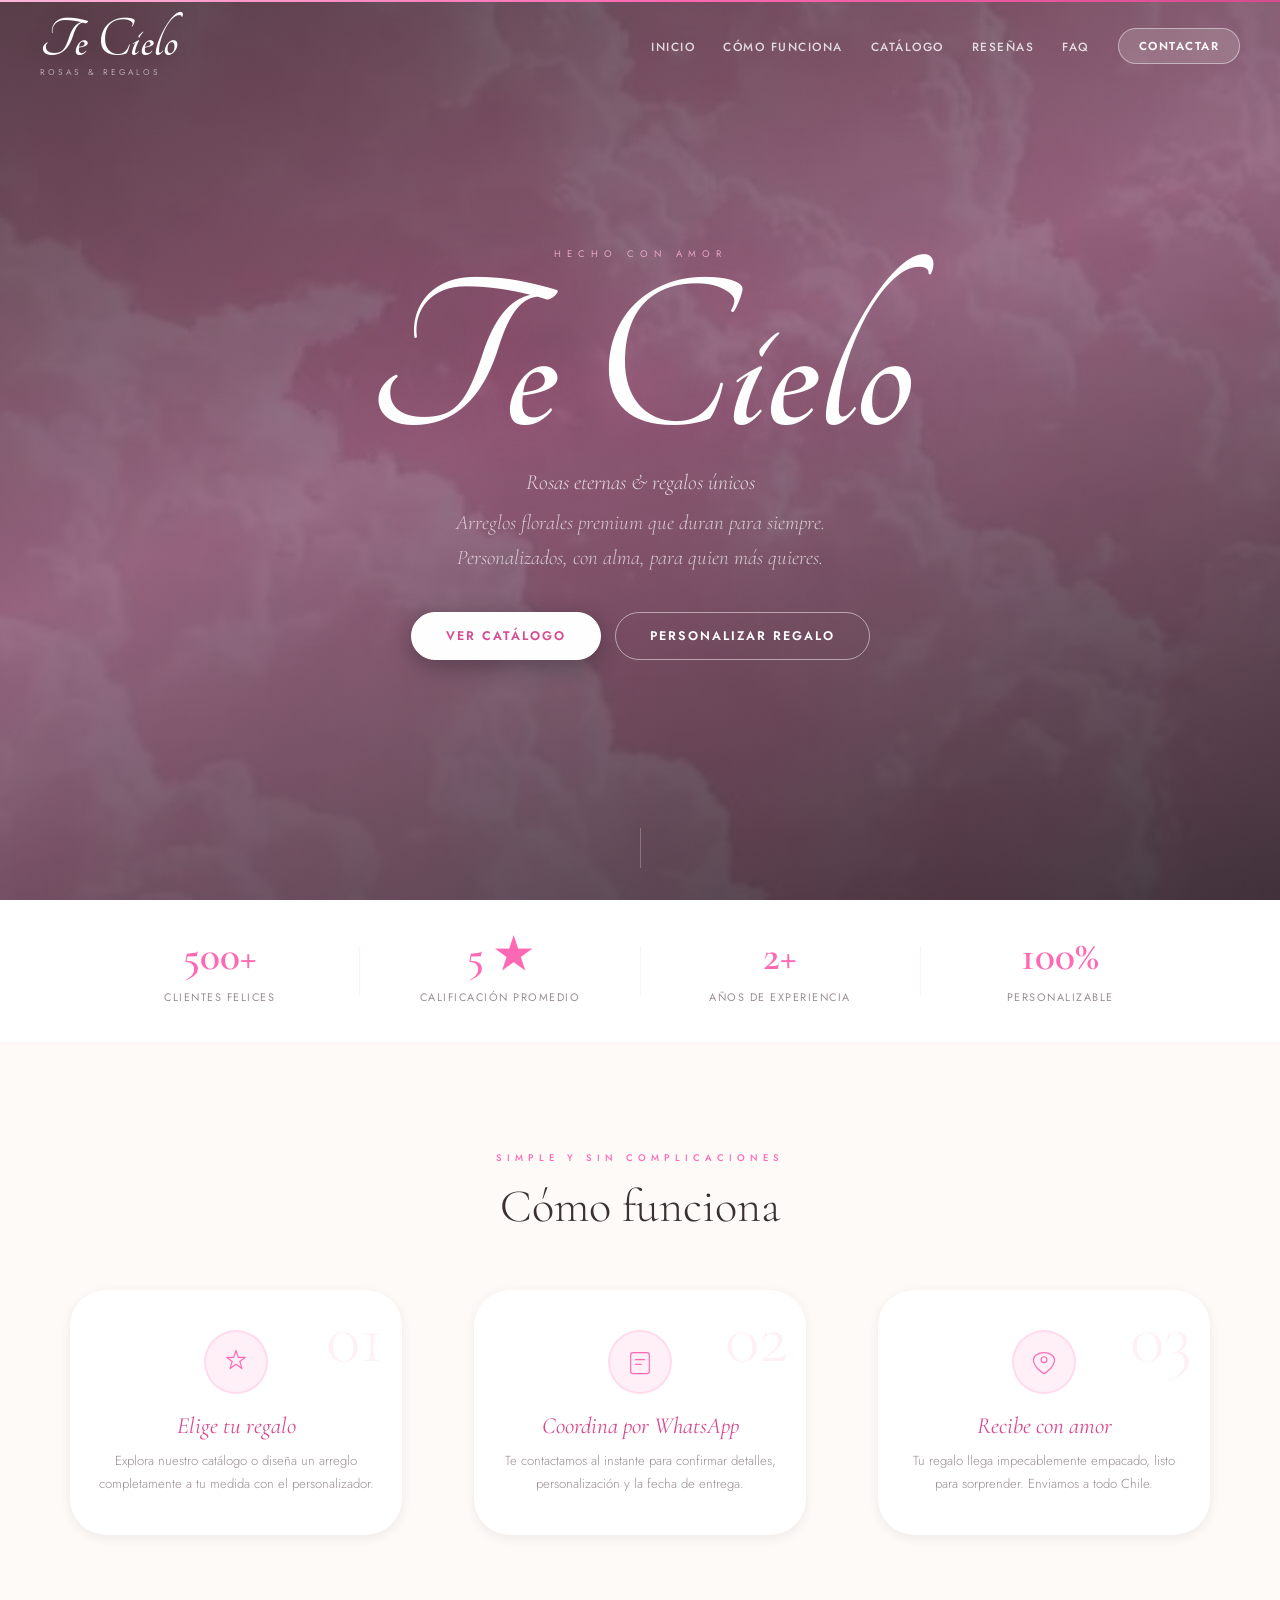
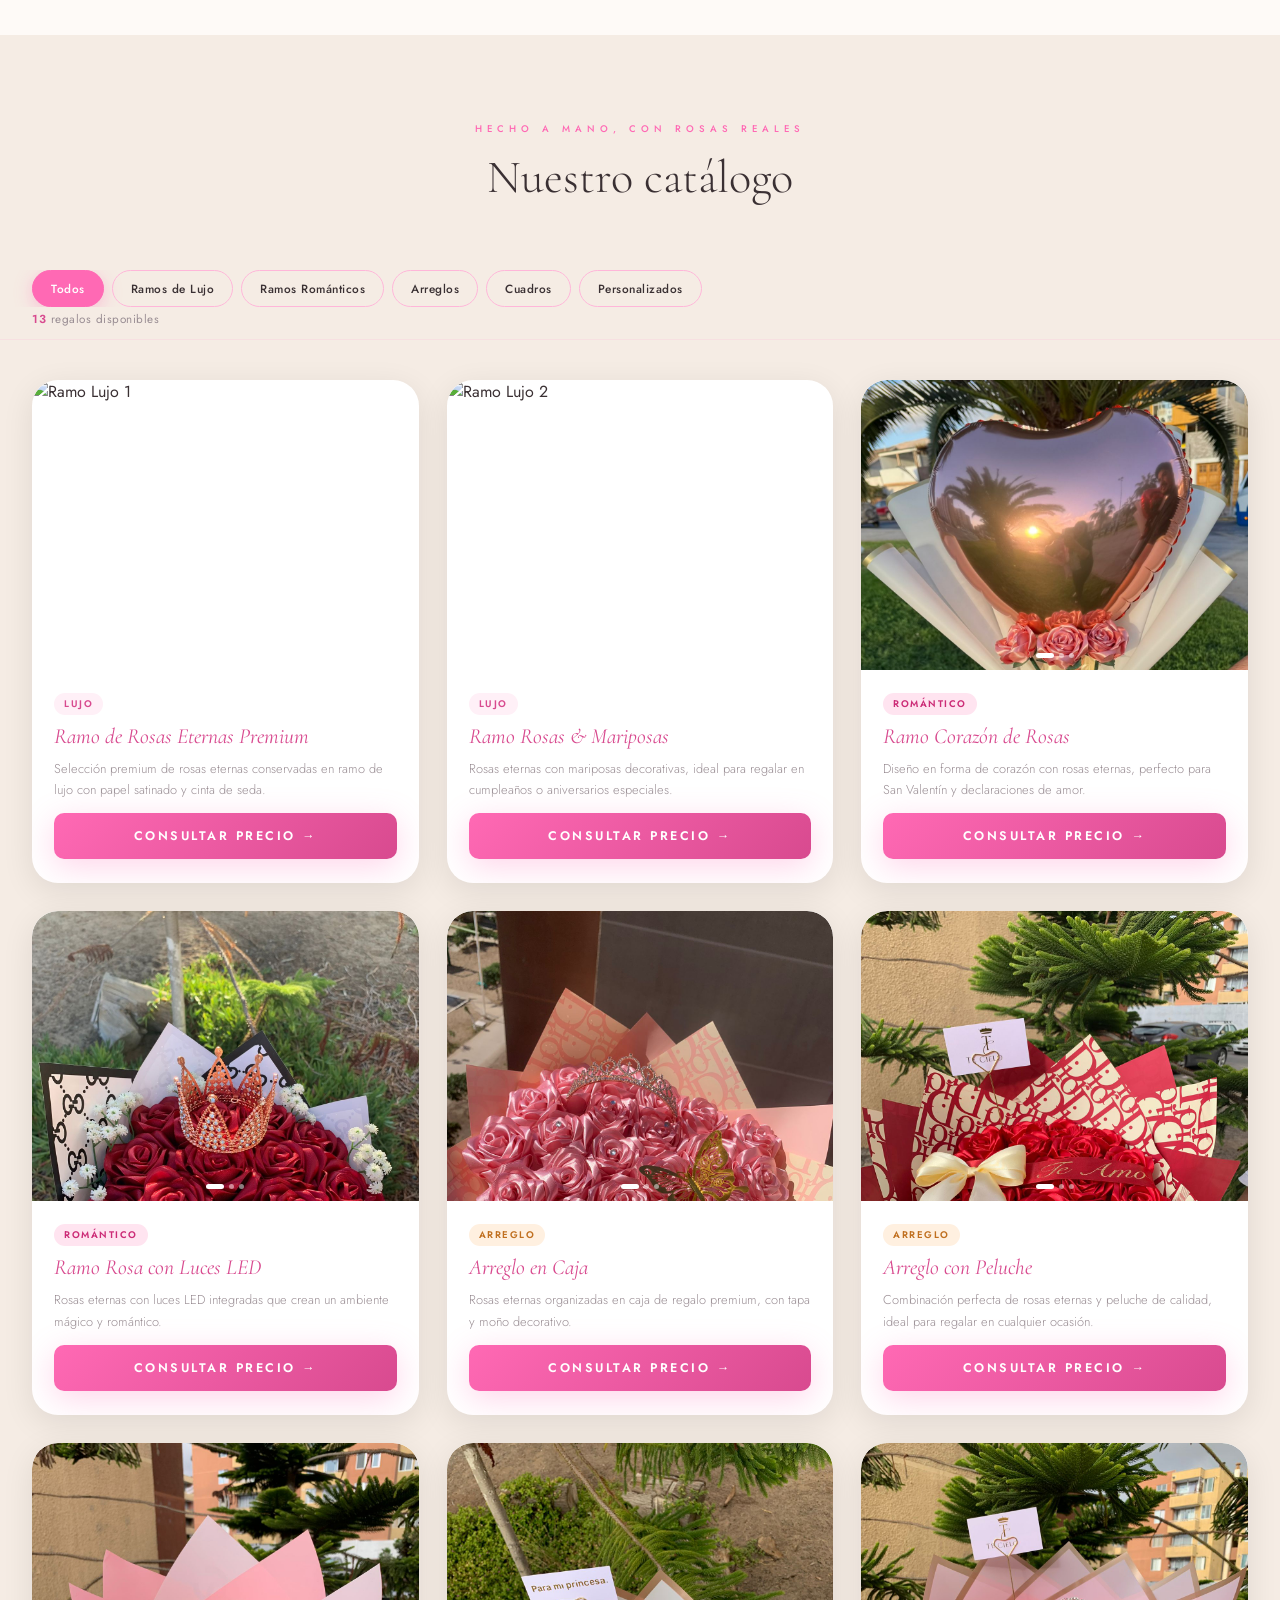
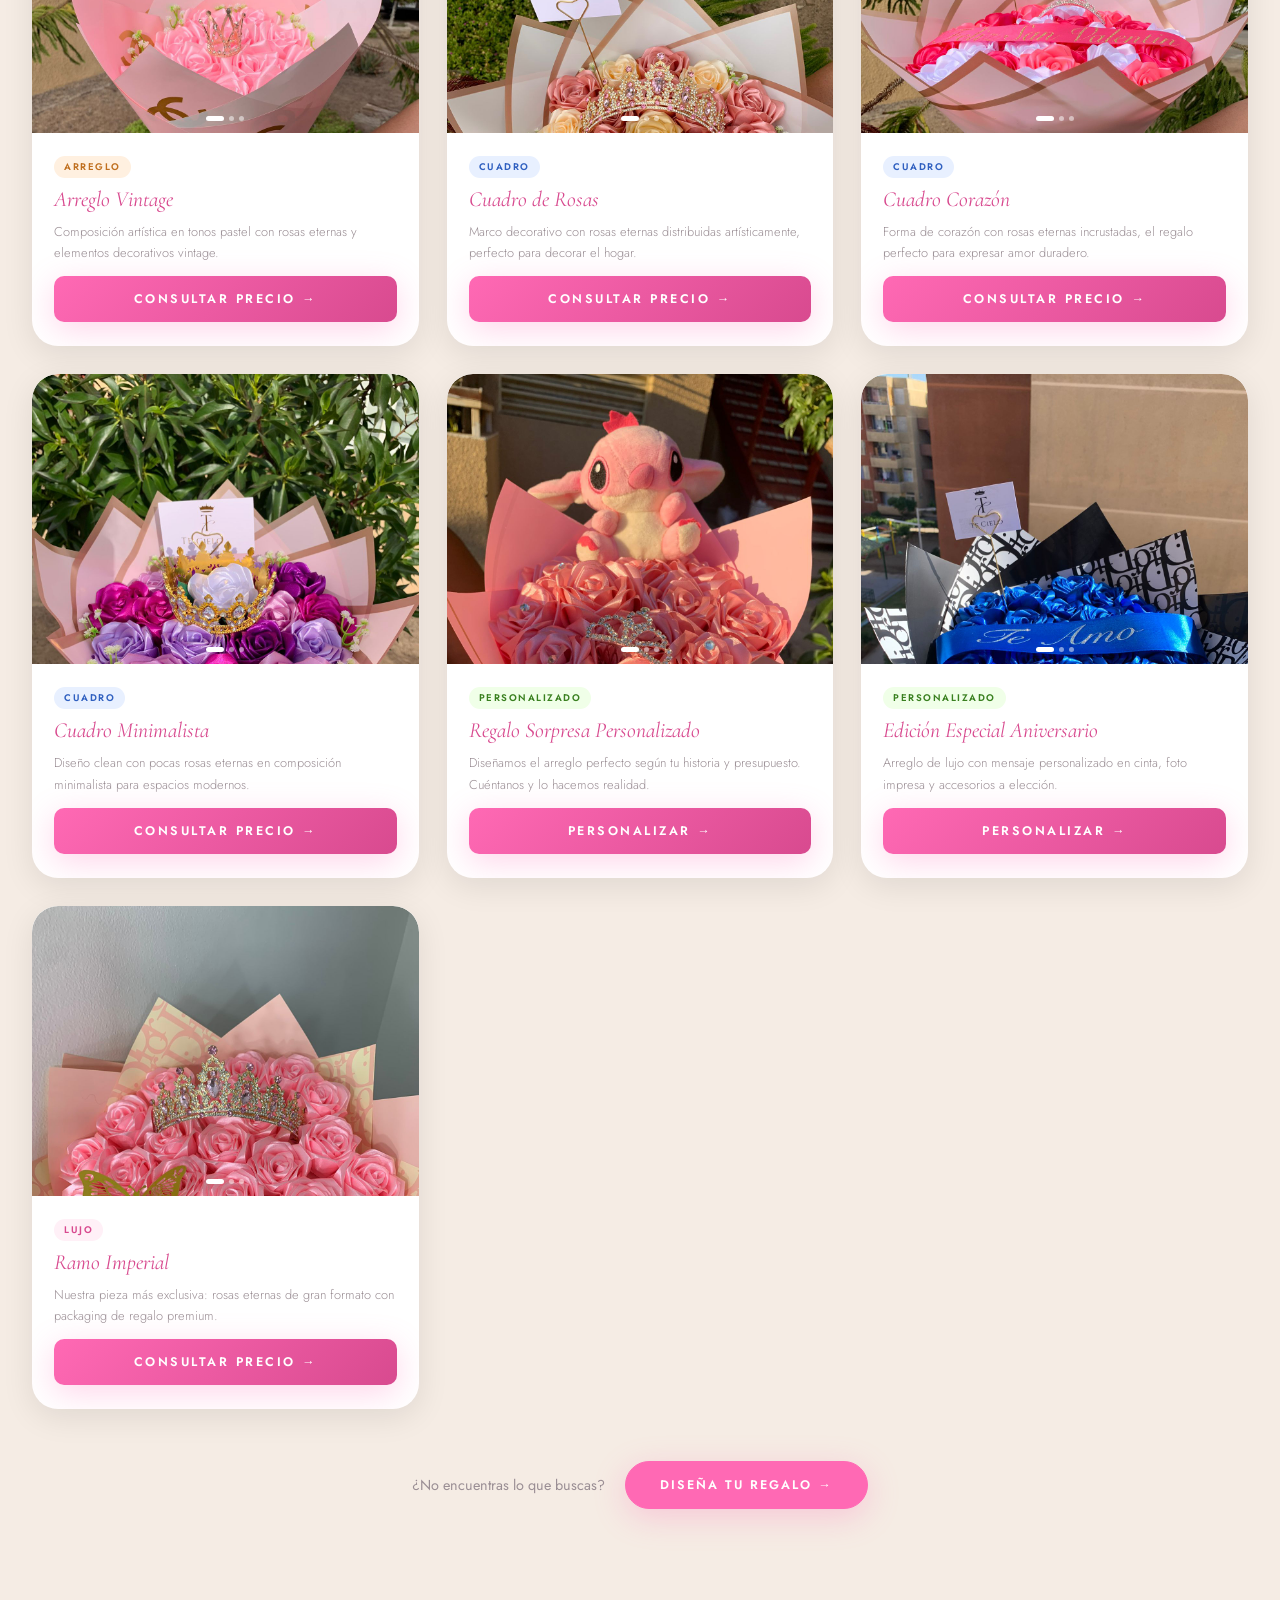
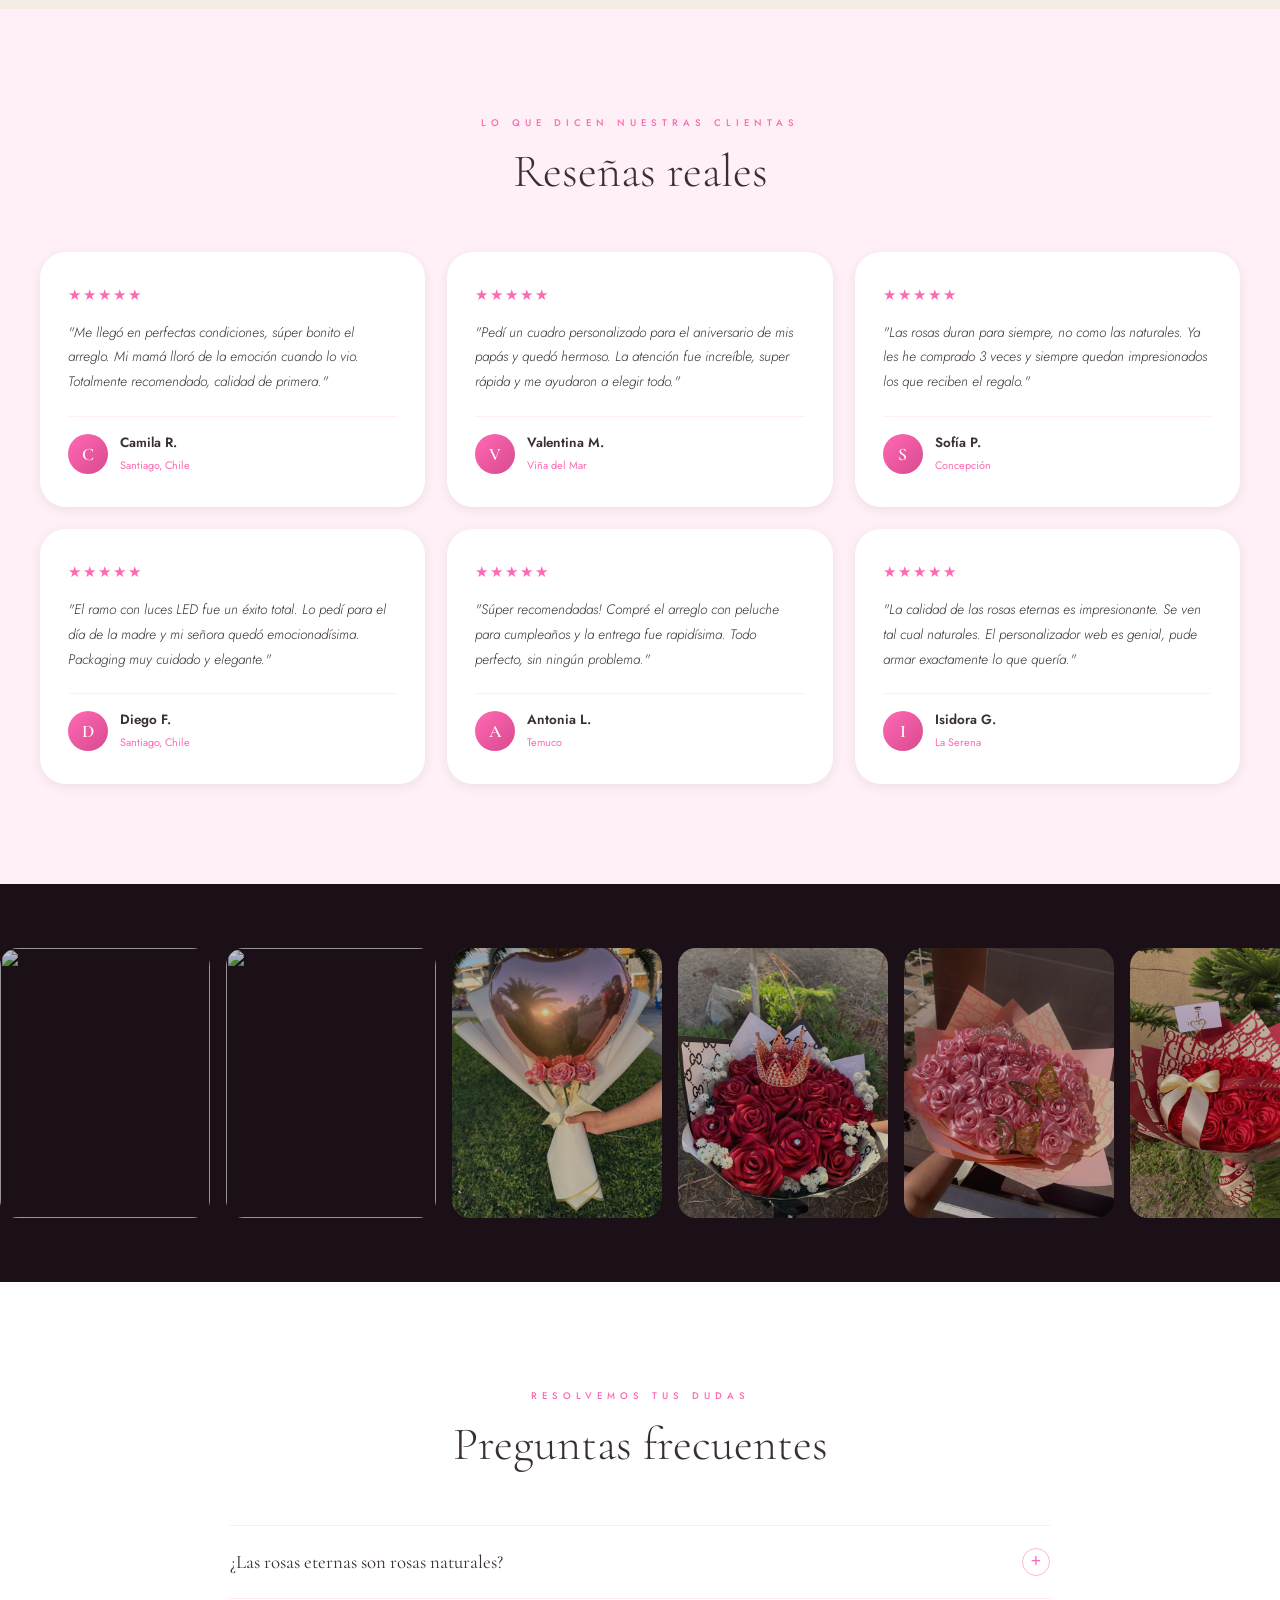
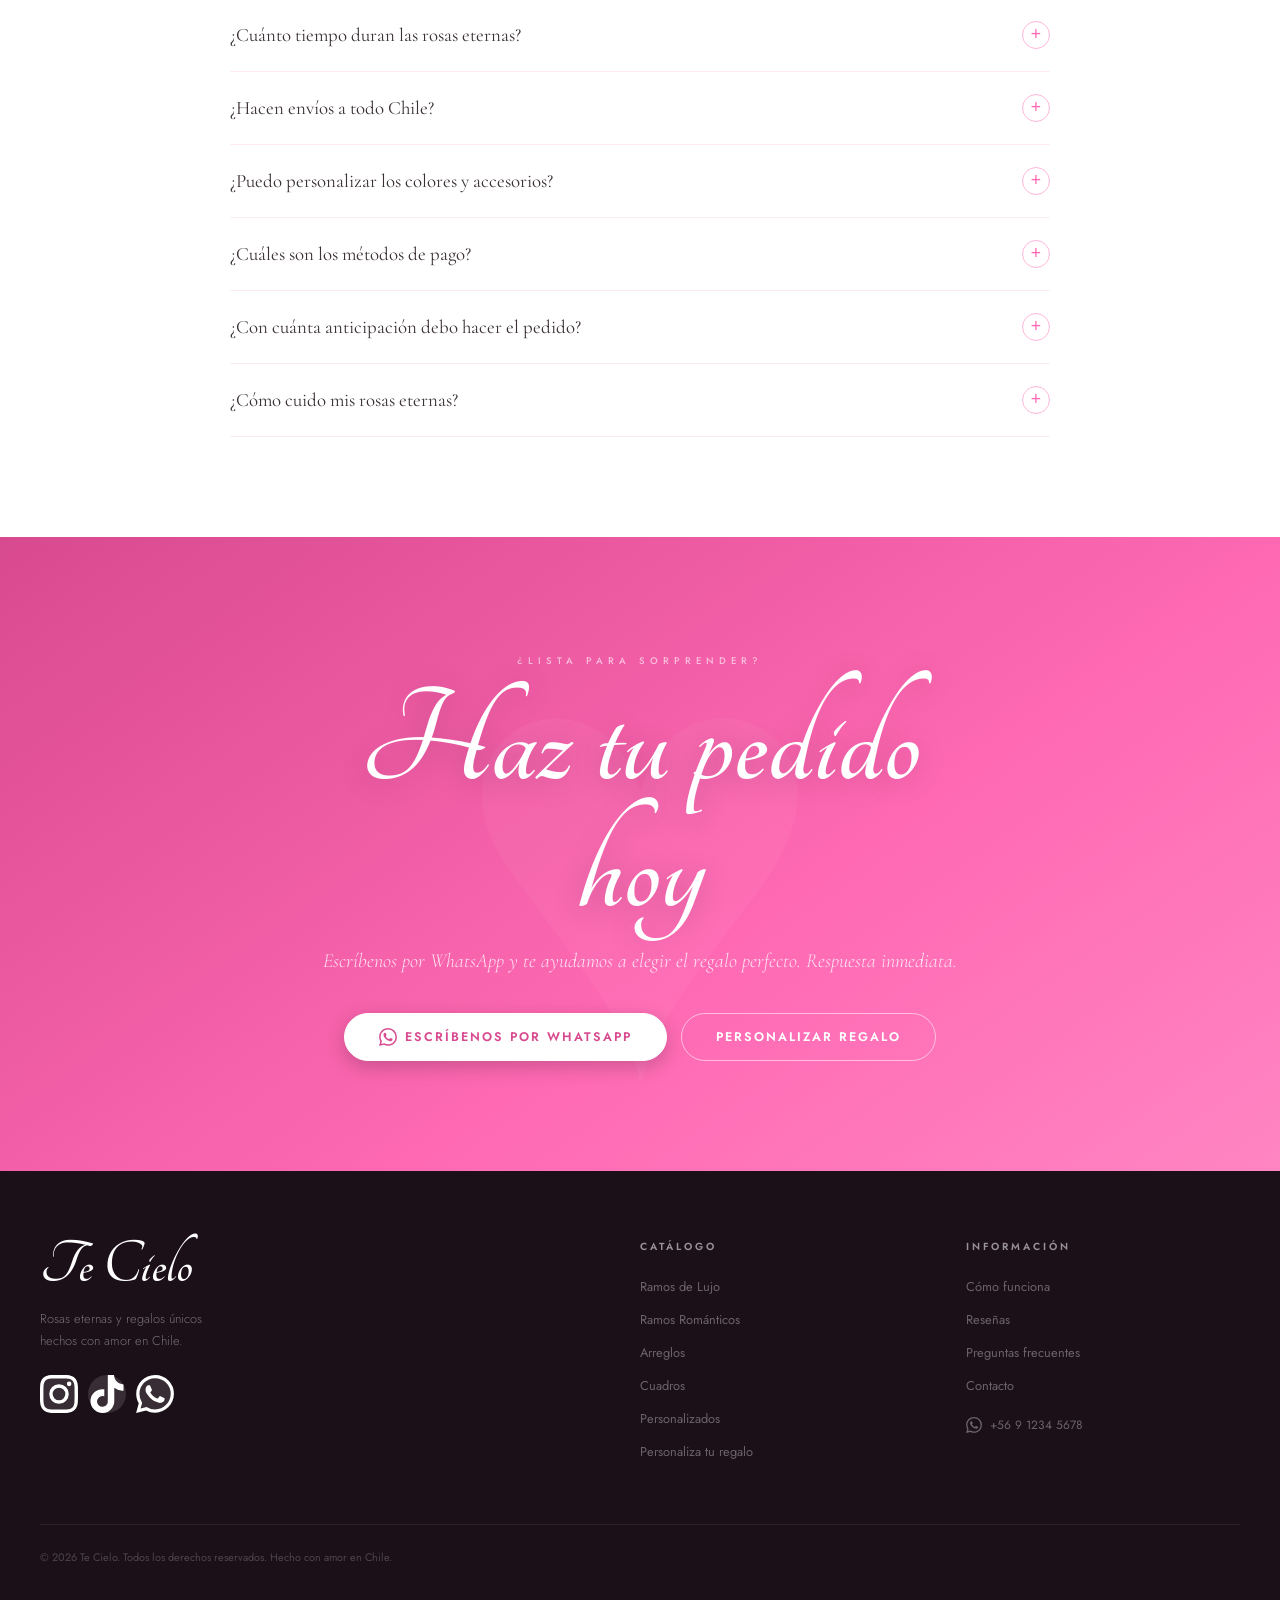
==== commit 974f7cf0: "Descripción clara de los cambios" ====
--- a/index.html
+++ b/index.html
@@ -1,1953 +1,964 @@
 <!DOCTYPE html>
 <html lang="es">
-    
 <head>
-    <meta charset="UTF-8">
-    <meta name="viewport" content="width=device-width, initial-scale=1.0">
-    <title>Te Cielo</title>
-    <link href="https://fonts.googleapis.com/css2?family=Playfair+Display:wght@400;600;700&family=Montserrat:wght@300;400;500&family=Great+Vibes&family=Tangerine:wght@400;700&display=swap" rel="stylesheet">
-    <style>
-        :root {
-            --rosa-principal: #FF69B4;
-            --rosa-claro: #FFB6D9;
-            --rosa-suave: #FFF0F7;
-            --blanco: #FFFFFF;
-            --rosa-oscuro: #D84A8F;
-            --gris-texto: #4A4A4A;
-        }
-
-        * {
-            margin: 0;
-            padding: 0;
-            box-sizing: border-box;
-        }
-
-        body {
-            font-family: 'Montserrat', sans-serif;
-            background: url(images/image_1.jpg) no-repeat center center fixed;
-            background-size: cover;
-            min-height: 100vh;
-            color: var(--gris-texto);
-        }
-
-        /* Estilos del carrusel */
-        .carousel-container {
-            position: relative;
-            width: 100%;
-            height: 280px;
-            overflow: hidden;
-            border-radius: 20px 20px 0 0;
-        }
-
-        .carousel-track {
-            display: flex;
-            transition: transform 0.5s ease-in-out;
-            height: 100%;
-        }
-
-        .carousel-slide {
-            min-width: 100%;
-            height: 100%;
-            position: relative;
-        }
-
-        .carousel-slide img {
-            width: 100%;
-            height: 100%;
-            object-fit: cover;
-            cursor: zoom-in;
-        }
-
-        .carousel-btn {
-            position: absolute;
-            top: 50%;
-            transform: translateY(-50%);
-            background: rgba(255, 255, 255, 0.9);
-            border: none;
-            width: 40px;
-            height: 40px;
-            border-radius: 50%;
-            cursor: pointer;
-            display: flex;
-            align-items: center;
-            justify-content: center;
-            font-size: 1.2rem;
-            color: var(--rosa-principal);
-            z-index: 10;
-            transition: all 0.3s ease;
-            box-shadow: 0 2px 10px rgba(0, 0, 0, 0.2);
-        }
-
-        .carousel-btn:hover {
-            background: var(--rosa-principal);
-            color: white;
-            transform: translateY(-50%) scale(1.1);
-        }
-
-        .carousel-btn.prev {
-            left: 10px;
-        }
-
-        .carousel-btn.next {
-            right: 10px;
-        }
-
-        .carousel-dots {
-            position: absolute;
-            bottom: 10px;
-            left: 50%;
-            transform: translateX(-50%);
-            display: flex;
-            gap: 8px;
-            z-index: 10;
-        }
-
-        .dot {
-            width: 10px;
-            height: 10px;
-            border-radius: 50%;
-            background: rgba(255, 255, 255, 0.6);
-            cursor: pointer;
-            transition: all 0.3s ease;
-        }
-
-        .dot.active {
-            background: white;
-            width: 25px;
-            border-radius: 5px;
-        }
-
-        header {
-            text-align: center;
-            padding: 30px 20px 25px;
-            animation: fadeInDown 1s ease;
-            background: rgba(255, 255, 255, 0.4);
-            backdrop-filter: blur(8px);
-            box-shadow: 0 2px 15px rgba(255, 105, 180, 0.08);
-            display: inline-block;
-            margin: 20px auto;
-            border-radius: 15px;
-            width: auto;
-            min-width: 300px;
-        }
-
-        h1 {
-            font-family: 'Tangerine', cursive;
-            font-size: 7rem;
-            font-weight: 700;
-            color: var(--rosa-principal);
-            margin-bottom: 5px;
-            text-shadow: 2px 2px 4px rgba(0, 0, 0, 0.15);
-            line-height: 1;
-        }
-
-        .subtitle {
-            font-size: 0.75rem;
-            color: var(--gris-texto);
-            font-weight: 300;
-            letter-spacing: 2px;
-            text-transform: uppercase;
-            margin-bottom: 15px;
-        }
-
-        .header-social {
-            display: flex;
-            justify-content: center;
-            gap: 15px;
-            margin-top: 15px;
-        }
-
-        .social-icon {
-            display: inline-flex;
-            align-items: center;
-            justify-content: center;
-            width: 40px;
-            height: 40px;
-            border-radius: 50%;
-            background: white;
-            color: var(--rosa-principal);
-            text-decoration: none;
-            font-size: 1.3rem;
-            transition: all 0.3s ease;
-            box-shadow: 0 2px 8px rgba(255, 105, 180, 0.2);
-        }
-
-        .social-icon:hover {
-            transform: translateY(-3px) scale(1.1);
-            box-shadow: 0 4px 12px rgba(255, 105, 180, 0.4);
-        }
-
-        .social-icon.instagram {
-            background: linear-gradient(45deg, #f09433, #e6683c, #dc2743, #cc2366, #bc1888);
-            color: white;
-        }
-
-        .social-icon.whatsapp {
-            background: #25D366;
-            color: white;
-        }
-
-        .social-icon.instagram:hover,
-        .social-icon.whatsapp:hover {
-            filter: brightness(1.1);
-        }
-
-        .header-wrapper {
-            display: flex;
-            justify-content: center;
-            width: 100%;
-        }
-
-        .container {
-            max-width: 1200px;
-            margin: 0 auto;
-            padding: 40px 20px;
-        }
-
-        .products-grid {
-            display: grid;
-            grid-template-columns: repeat(auto-fit, minmax(280px, 1fr));
-            gap: 40px;
-            margin-top: 20px;
-        }
-
-        .product-card {
-            background: white;
-            border-radius: 20px;
-            overflow: hidden;
-            box-shadow: 0 10px 30px rgba(255, 105, 180, 0.15);
-            transition: all 0.4s ease;
-            animation: cardAppear 0.6s ease forwards;
-            opacity: 0;
-        }
-
-        .product-card:nth-child(1) { animation-delay: 0.1s; }
-        .product-card:nth-child(2) { animation-delay: 0.2s; }
-        .product-card:nth-child(3) { animation-delay: 0.3s; }
-        .product-card:nth-child(4) { animation-delay: 0.4s; }
-
-        .product-card:hover {
-            transform: translateY(-10px);
-            box-shadow: 0 15px 40px rgba(255, 105, 180, 0.25);
-        }
-
-        .product-info {
-            padding: 25px;
-        }
-
-        .product-title {
-            font-family: 'Playfair Display', serif;
-            font-size: 1.5rem;
-            color: var(--rosa-oscuro);
-            margin-bottom: 12px;
-        }
-
-        .product-description {
-            color: var(--gris-texto);
-            line-height: 1.6;
-            margin-bottom: 20px;
-            font-size: 0.95rem;
-        }
-
-        .product-price {
-            font-size: 1.8rem;
-            color: var(--rosa-principal);
-            font-weight: 600;
-            text-align: center;
-            margin-top: 20px;
-        }
-
-        .btn-personalizar {
-            width: 100%;
-            padding: 15px;
-            background: var(--rosa-principal);
-            color: white;
-            border: none;
-            border-radius: 10px;
-            font-size: 1.1rem;
-            font-weight: 600;
-            cursor: pointer;
-            transition: all 0.3s ease;
-            margin-top: 20px;
-        }
-
-        .btn-personalizar:hover {
-            background: var(--rosa-oscuro);
-            transform: scale(1.02);
-        }
-
-        /* Popup Personalizador */
-        .personalizador-modal {
-            display: none;
-            position: fixed;
-            z-index: 2000;
-            left: 0;
-            top: 0;
-            width: 100%;
-            height: 100%;
-            background-color: rgba(0, 0, 0, 0.8);
-            overflow-y: auto;
-            animation: fadeIn 0.3s ease;
-        }
-
-        .personalizador-content {
-            background: white;
-            margin: 50px auto;
-            padding: 0;
-            max-width: 800px;
-            border-radius: 20px;
-            position: relative;
-            animation: slideUp 0.4s ease;
-        }
-
-        @keyframes slideUp {
-            from {
-                opacity: 0;
-                transform: translateY(50px);
-            }
-            to {
-                opacity: 1;
-                transform: translateY(0);
-            }
-        }
-
-        .personalizador-header {
-            position: relative;
-            padding: 0;
-        }
-
-        .personalizador-carousel {
-            height: 300px;
-            border-radius: 20px 20px 0 0;
-            overflow: hidden;
-        }
-
-        .close-personalizador {
-            position: absolute;
-            top: 15px;
-            right: 15px;
-            background: white;
-            width: 40px;
-            height: 40px;
-            border-radius: 50%;
-            display: flex;
-            align-items: center;
-            justify-content: center;
-            font-size: 24px;
-            cursor: pointer;
-            z-index: 10;
-            box-shadow: 0 2px 10px rgba(0, 0, 0, 0.3);
-            transition: all 0.3s ease;
-        }
-
-        .close-personalizador:hover {
-            background: var(--rosa-principal);
-            color: white;
-            transform: scale(1.1);
-        }
-
-        .personalizador-body {
-            padding: 30px;
-        }
-
-        .personalizador-title {
-            font-family: 'Playfair Display', serif;
-            font-size: 2rem;
-            color: var(--rosa-principal);
-            margin-bottom: 15px;
-        }
-
-        .precio-info {
-            background: var(--rosa-suave);
-            padding: 20px;
-            border-radius: 10px;
-            margin-bottom: 25px;
-        }
-
-        .precio-info h4 {
-            color: var(--rosa-oscuro);
-            margin-bottom: 10px;
-            font-size: 1.1rem;
-        }
-
-        .precio-info ul {
-            list-style: none;
-            padding-left: 0;
-        }
-
-        .precio-info li {
-            padding: 8px 0;
-            border-bottom: 1px solid rgba(255, 105, 180, 0.2);
-        }
-
-        .precio-info li:last-child {
-            border-bottom: none;
-        }
-
-        .precio-destacado {
-            color: var(--rosa-principal);
-            font-weight: 600;
-        }
-
-        .selector-group {
-            margin-bottom: 25px;
-        }
-
-        .selector-group label {
-            display: block;
-            font-weight: 600;
-            color: var(--rosa-oscuro);
-            margin-bottom: 10px;
-            font-size: 1.1rem;
-        }
-
-        .selector-group input[type="number"] {
-            width: 100%;
-            padding: 12px;
-            border: 2px solid var(--rosa-claro);
-            border-radius: 10px;
-            font-size: 1rem;
-            transition: border-color 0.3s ease;
-        }
-
-        .selector-group input[type="number"]:focus {
-            outline: none;
-            border-color: var(--rosa-principal);
-        }
-
-        .accesorios-grid {
-            display: grid;
-            grid-template-columns: repeat(3, 1fr);
-            gap: 12px;
-            margin-top: 10px;
-        }
-
-        .accesorio-item {
-            background: var(--rosa-suave);
-            padding: 12px;
-            border-radius: 10px;
-            border: 2px solid transparent;
-            transition: all 0.3s ease;
-        }
-
-        .accesorio-item:hover {
-            border-color: var(--rosa-claro);
-        }
-
-        .accesorio-item label {
-            display: block;
-            font-weight: 500;
-            margin-bottom: 6px;
-            font-size: 0.85rem;
-        }
-
-        .ver-imagen {
-            cursor: pointer;
-            margin-left: 5px;
-            font-size: 1.2rem;
-            opacity: 0.8;
-            transition: all 0.3s ease;
-            display: inline-block;
-        }
-
-        .ver-imagen:hover {
-            opacity: 1;
-            transform: scale(1.2);
-            filter: brightness(1.3);
-        }
-
-        .accesorio-item input[type="number"] {
-            width: 100%;
-            padding: 6px;
-            border: 1px solid var(--rosa-claro);
-            border-radius: 5px;
-        }
-
-        @media (max-width: 768px) {
-            .accesorios-grid {
-                grid-template-columns: repeat(2, 1fr);
-            }
-        }
-
-        .total-section {
-            background: white;
-            color: var(--rosa-principal);
-            padding: 25px;
-            border-radius: 10px;
-            text-align: center;
-            margin-top: 30px;
-            border: 3px solid var(--rosa-principal);
-            box-shadow: 0 4px 15px rgba(255, 105, 180, 0.2);
-        }
-
-        .total-section h3 {
-            font-size: 1.3rem;
-            margin-bottom: 10px;
-            color: var(--rosa-principal);
-            font-weight: 600;
-        }
-
-        .total-precio {
-            font-size: 2.5rem;
-            font-weight: 700;
-            font-family: 'Playfair Display', serif;
-            color: var(--rosa-principal);
-        }
-
-        .btn-lo-quiero {
-            width: 100%;
-            padding: 15px;
-            background: linear-gradient(135deg, var(--rosa-principal), var(--rosa-oscuro));
-            color: white;
-            border: none;
-            border-radius: 10px;
-            font-size: 1.2rem;
-            font-weight: 700;
-            cursor: pointer;
-            margin-top: 20px;
-            transition: all 0.3s ease;
-            box-shadow: 0 4px 15px rgba(255, 105, 180, 0.3);
-        }
-
-        .btn-lo-quiero:hover {
-            background: linear-gradient(135deg, var(--rosa-oscuro), var(--rosa-principal));
-            transform: translateY(-2px);
-            box-shadow: 0 6px 20px rgba(255, 105, 180, 0.4);
-        }
-
-        /* Modal de Confirmación */
-        .modal-confirmacion {
-            display: none;
-            position: fixed;
-            z-index: 10002;
-            left: 0;
-            top: 0;
-            width: 100%;
-            height: 100%;
-            background-color: rgba(0, 0, 0, 0.8);
-            animation: fadeIn 0.3s ease;
-        }
-
-        .confirmacion-content {
-            background: white;
-            margin: 50px auto;
-            padding: 40px;
-            width: 90%;
-            max-width: 600px;
-            border-radius: 20px;
-            position: relative;
-            max-height: 80vh;
-            overflow-y: auto;
-            animation: slideDown 0.4s ease;
-        }
-
-        @keyframes slideDown {
-            from {
-                opacity: 0;
-                transform: translateY(-50px);
-            }
-            to {
-                opacity: 1;
-                transform: translateY(0);
-            }
-        }
-
-        .close-confirmacion {
-            position: absolute;
-            top: 15px;
-            right: 20px;
-            font-size: 35px;
-            font-weight: bold;
-            color: var(--gris-texto);
-            cursor: pointer;
-            transition: color 0.3s ease;
-        }
-
-        .close-confirmacion:hover {
-            color: var(--rosa-principal);
-        }
-
-        .confirmacion-header {
-            text-align: center;
-            margin-bottom: 30px;
-        }
-
-        .confirmacion-header h2 {
-            font-family: 'Playfair Display', serif;
-            color: var(--rosa-principal);
-            font-size: 2rem;
-            margin-bottom: 15px;
-        }
-
-        .confirmacion-instrucciones {
-            background: var(--rosa-suave);
-            padding: 20px;
-            border-radius: 15px;
-            margin-bottom: 25px;
-            text-align: center;
-        }
-
-        .confirmacion-instrucciones p {
-            font-size: 1rem;
-            line-height: 1.6;
-            color: var(--gris-texto);
-            margin-bottom: 15px;
-        }
-
-        .botones-contacto {
-            display: flex;
-            gap: 15px;
-            justify-content: center;
-            margin-top: 15px;
-        }
-
-        .btn-contacto {
-            display: flex;
-            align-items: center;
-            gap: 8px;
-            padding: 12px 25px;
-            border: none;
-            border-radius: 10px;
-            font-size: 1rem;
-            font-weight: 600;
-            cursor: pointer;
-            transition: all 0.3s ease;
-            text-decoration: none;
-            color: white;
-        }
-
-        .btn-instagram {
-            background: linear-gradient(45deg, #f09433, #e6683c, #dc2743, #cc2366, #bc1888);
-        }
-
-        .btn-whatsapp {
-            background: #25D366;
-        }
-
-        .btn-contacto:hover {
-            transform: translateY(-2px);
-            box-shadow: 0 5px 15px rgba(0, 0, 0, 0.3);
-        }
-
-        .detalle-pedido {
-            background: white;
-            border: 2px solid var(--rosa-claro);
-            border-radius: 15px;
-            padding: 20px;
-        }
-
-        .detalle-pedido h3 {
-            font-family: 'Playfair Display', serif;
-            color: var(--rosa-oscuro);
-            font-size: 1.5rem;
-            margin-bottom: 15px;
-            text-align: center;
-        }
-
-        .detalle-item {
-            display: flex;
-            justify-content: space-between;
-            padding: 10px 0;
-            border-bottom: 1px solid var(--rosa-suave);
-        }
-
-        .detalle-item:last-child {
-            border-bottom: none;
-        }
-
-        .detalle-label {
-            font-weight: 500;
-            color: var(--gris-texto);
-        }
-
-        .detalle-valor {
-            font-weight: 600;
-            color: var(--rosa-principal);
-        }
-
-        .detalle-total {
-            margin-top: 15px;
-            padding-top: 15px;
-            border-top: 2px solid var(--rosa-principal);
-            display: flex;
-            justify-content: space-between;
-            font-size: 1.3rem;
-        }
-
-        .detalle-total .detalle-label {
-            color: var(--rosa-oscuro);
-            font-weight: 700;
-        }
-
-        .detalle-total .detalle-valor {
-            font-size: 1.8rem;
-            font-weight: 700;
-        }
-
-        @media (max-width: 768px) {
-            .personalizador-content {
-                margin: 20px;
-                max-width: calc(100% - 40px);
-            }
-
-            .accesorios-grid {
-                grid-template-columns: 1fr;
-            }
-        }
-
-        /* Modal de zoom */
-        .modal {
-            display: none;
-            position: fixed;
-            z-index: 1000;
-            left: 0;
-            top: 0;
-            width: 100%;
-            height: 100%;
-            background-color: rgba(0, 0, 0, 0.9);
-            animation: fadeIn 0.3s ease;
-        }
-
-        .modal-content {
-            margin: auto;
-            display: block;
-            max-width: 90%;
-            max-height: 90%;
-            position: absolute;
-            top: 50%;
-            left: 50%;
-            transform: translate(-50%, -50%);
-            animation: zoomIn 0.3s ease;
-        }
-
-        .close-modal {
-            position: absolute;
-            top: 20px;
-            right: 40px;
-            color: white;
-            font-size: 40px;
-            font-weight: bold;
-            cursor: pointer;
-            transition: 0.3s;
-        }
-
-        .close-modal:hover {
-            color: var(--rosa-claro);
-        }
-
-        @keyframes fadeIn {
-            from { opacity: 0; }
-            to { opacity: 1; }
-        }
-
-        @keyframes fadeInDown {
-            from {
-                opacity: 0;
-                transform: translateY(-30px);
-            }
-            to {
-                opacity: 1;
-                transform: translateY(0);
-            }
-        }
-
-        @keyframes cardAppear {
-            from {
-                opacity: 0;
-                transform: translateY(30px);
-            }
-            to {
-                opacity: 1;
-                transform: translateY(0);
-            }
-        }
-
-        @keyframes zoomIn {
-            from {
-                transform: translate(-50%, -50%) scale(0.5);
-            }
-            to {
-                transform: translate(-50%, -50%) scale(1);
-            }
-        }
-
-        @media (max-width: 768px) {
-            h1 {
-                font-size: 4rem;
-            }
-
-            .subtitle {
-                font-size: 0.65rem;
-            }
-
-            .header-social {
-                gap: 10px;
-            }
-
-            .social-icon {
-                width: 35px;
-                height: 35px;
-                font-size: 1.1rem;
-            }
-
-            .products-grid {
-                grid-template-columns: 1fr;
-            }
-        }
-
-        /* Modal de Galería de Accesorios */
-        .modal-galeria {
-            display: none;
-            position: fixed;
-            z-index: 10001;
-            left: 0;
-            top: 0;
-            width: 100%;
-            height: 100%;
-            background-color: rgba(0, 0, 0, 0.9);
-        }
-
-        .modal-galeria-content {
-            position: relative;
-            margin: 5% auto;
-            width: 90%;
-            max-width: 800px;
-        }
-
-        .close-galeria {
-            position: absolute;
-            top: -40px;
-            right: 0;
-            color: white;
-            font-size: 40px;
-            font-weight: bold;
-            cursor: pointer;
-            z-index: 10002;
-        }
-
-        .close-galeria:hover {
-            color: var(--rosa-principal);
-        }
-
-        .galeria-carousel {
-            position: relative;
-            width: 100%;
-            height: 600px;
-            overflow: hidden;
-            border-radius: 15px;
-            background: #000;
-            display: flex;
-            align-items: center;
-            justify-content: center;
-        }
-
-        .galeria-track {
-            display: flex;
-            transition: transform 0.3s ease;
-            height: 100%;
-            align-items: center;
-        }
-
-        .galeria-track img {
-            width: 100%;
-            height: 100%;
-            flex-shrink: 0;
-            border-radius: 15px;
-            object-fit: contain;
-            background: #000;
-        }
-
-        @media (max-width: 768px) {
-            .galeria-carousel {
-                height: 400px;
-            }
-        }
-    </style>
+  <meta charset="UTF-8" />
+  <meta name="viewport" content="width=device-width, initial-scale=1.0" />
+  <title>Te Cielo — Rosas Eternas & Regalos</title>
+  <meta name="description" content="Rosas eternas, ramos de lujo y regalos personalizados en Chile. Más de 500 clientes felices. Envíos a todo el país." />
+  <link rel="preconnect" href="https://fonts.googleapis.com" />
+  <link rel="preconnect" href="https://fonts.gstatic.com" crossorigin />
+  <link href="https://fonts.googleapis.com/css2?family=Tangerine:wght@700&family=Cormorant+Garamond:ital,wght@0,300;0,400;0,600;1,300;1,400&family=Jost:wght@300;400;500;600&display=swap" rel="stylesheet" />
+  <link rel="stylesheet" href="styles.css" />
 </head>
 <body>
-    <div class="header-wrapper">
-        <header>
-            <h1>Te Cielo</h1>
-            <p class="subtitle">Tienda de regalos</p>
-            <div class="header-social">
-                <a href="https://www.instagram.com/tecielo.rosaseternas/" target="_blank" class="social-icon instagram" title="Síguenos en Instagram">
-                    <svg xmlns="http://www.w3.org/2000/svg" width="20" height="20" viewBox="0 0 24 24" fill="currentColor">
-                        <path d="M12 2.163c3.204 0 3.584.012 4.85.07 3.252.148 4.771 1.691 4.919 4.919.058 1.265.069 1.645.069 4.849 0 3.205-.012 3.584-.069 4.849-.149 3.225-1.664 4.771-4.919 4.919-1.266.058-1.644.07-4.85.07-3.204 0-3.584-.012-4.849-.07-3.26-.149-4.771-1.699-4.919-4.92-.058-1.265-.07-1.644-.07-4.849 0-3.204.013-3.583.07-4.849.149-3.227 1.664-4.771 4.919-4.919 1.266-.057 1.645-.069 4.849-.069zm0-2.163c-3.259 0-3.667.014-4.947.072-4.358.2-6.78 2.618-6.98 6.98-.059 1.281-.073 1.689-.073 4.948 0 3.259.014 3.668.072 4.948.2 4.358 2.618 6.78 6.98 6.98 1.281.058 1.689.072 4.948.072 3.259 0 3.668-.014 4.948-.072 4.354-.2 6.782-2.618 6.979-6.98.059-1.28.073-1.689.073-4.948 0-3.259-.014-3.667-.072-4.947-.196-4.354-2.617-6.78-6.979-6.98-1.281-.059-1.69-.073-4.949-.073zm0 5.838c-3.403 0-6.162 2.759-6.162 6.162s2.759 6.163 6.162 6.163 6.162-2.759 6.162-6.163c0-3.403-2.759-6.162-6.162-6.162zm0 10.162c-2.209 0-4-1.79-4-4 0-2.209 1.791-4 4-4s4 1.791 4 4c0 2.21-1.791 4-4 4zm6.406-11.845c-.796 0-1.441.645-1.441 1.44s.645 1.44 1.441 1.44c.795 0 1.439-.645 1.439-1.44s-.644-1.44-1.439-1.44z"/>
-                    </svg>
-                </a>
-                <a href="https://wa.me/56940613614" target="_blank" class="social-icon whatsapp" title="Contáctanos por WhatsApp">
-                    <svg xmlns="http://www.w3.org/2000/svg" width="20" height="20" viewBox="0 0 24 24" fill="currentColor">
-                        <path d="M.057 24l1.687-6.163c-1.041-1.804-1.588-3.849-1.587-5.946.003-6.556 5.338-11.891 11.893-11.891 3.181.001 6.167 1.24 8.413 3.488 2.245 2.248 3.481 5.236 3.48 8.414-.003 6.557-5.338 11.892-11.893 11.892-1.99-.001-3.951-.5-5.688-1.448l-6.305 1.654zm6.597-3.807c1.676.995 3.276 1.591 5.392 1.592 5.448 0 9.886-4.434 9.889-9.885.002-5.462-4.415-9.89-9.881-9.892-5.452 0-9.887 4.434-9.889 9.884-.001 2.225.651 3.891 1.746 5.634l-.999 3.648 3.742-.981zm11.387-5.464c-.074-.124-.272-.198-.57-.347-.297-.149-1.758-.868-2.031-.967-.272-.099-.47-.149-.669.149-.198.297-.768.967-.941 1.165-.173.198-.347.223-.644.074-.297-.149-1.255-.462-2.39-1.475-.883-.788-1.48-1.761-1.653-2.059-.173-.297-.018-.458.13-.606.134-.133.297-.347.446-.521.151-.172.2-.296.3-.495.099-.198.05-.372-.025-.521-.075-.148-.669-1.611-.916-2.206-.242-.579-.487-.501-.669-.51l-.57-.01c-.198 0-.52.074-.792.372s-1.04 1.016-1.04 2.479 1.065 2.876 1.213 3.074c.149.198 2.095 3.2 5.076 4.487.709.306 1.263.489 1.694.626.712.226 1.36.194 1.872.118.571-.085 1.758-.719 2.006-1.413.248-.695.248-1.29.173-1.414z"/>
-                    </svg>
-                </a>
-            </div>
-        </header>
-    </div>
-
-    <div class="container">
-        <div class="products-grid">
-            <!-- Producto 1: Cuadro Spotify -->
-            <div class="product-card">
-                <div class="carousel-container" data-carousel="1">
-                    <div class="carousel-track">
-                        <div class="carousel-slide">
-                            <img src="images/cuadro-spotify-1.jpg" alt="Cuadro Spotify">
-                        </div>
-                        <div class="carousel-slide">
-                            <img src="images/cuadro-spotify-2.jpg" alt="Cuadro Spotify">
-                        </div>
-                        <div class="carousel-slide">
-                            <img src="images/cuadro-spotify-3.jpg" alt="Cuadro Spotify">
-                        </div>
-                    </div>
-                    <button class="carousel-btn prev" onclick="moveCarousel(1, -1)">‹</button>
-                    <button class="carousel-btn next" onclick="moveCarousel(1, 1)">›</button>
-                    <div class="carousel-dots">
-                        <span class="dot active" onclick="goToSlide(1, 0)"></span>
-                        <span class="dot" onclick="goToSlide(1, 1)"></span>
-                        <span class="dot" onclick="goToSlide(1, 2)"></span>
-                    </div>
-                </div>
-                <div class="product-info">
-                    <h3 class="product-title">Cuadro Spotify</h3>
-                    <p class="product-description">Cuadro personalizado con tu canción favorita en formato Spotify. Un regalo perfecto para recordar ese momento especial.</p>
-                    <p class="product-price">$25.000</p>
-                </div>
-            </div>
-
-            <!-- Producto 2: Arreglo Love -->
-            <div class="product-card">
-                <div class="carousel-container" data-carousel="2">
-                    <div class="carousel-track">
-                        <div class="carousel-slide">
-                            <img src="images/arreglo-love-1.jpg" alt="Arreglo Love">
-                        </div>
-                        <div class="carousel-slide">
-                            <img src="images/arreglo-love-2.jpg" alt="Arreglo Love">
-                        </div>
-                        <div class="carousel-slide">
-                            <img src="images/arreglo-love-3.jpg" alt="Arreglo Love">
-                        </div>
-                    </div>
-                    <button class="carousel-btn prev" onclick="moveCarousel(2, -1)">‹</button>
-                    <button class="carousel-btn next" onclick="moveCarousel(2, 1)">›</button>
-                    <div class="carousel-dots">
-                        <span class="dot active" onclick="goToSlide(2, 0)"></span>
-                        <span class="dot" onclick="goToSlide(2, 1)"></span>
-                        <span class="dot" onclick="goToSlide(2, 2)"></span>
-                    </div>
-                </div>
-                <div class="product-info">
-                    <h3 class="product-title">Arreglo Love</h3>
-                    <p class="product-description">Hermosos globos burbuja transparentes con peluches y detalles románticos adentro. Perfectos para expresar tu amor.</p>
-                    <p class="product-price">$22.000</p>
-                </div>
-            </div>
-
-            
-            <!-- Producto 3: Ramo de Globos Corazón -->
-            <div class="product-card">
-                <div class="carousel-container" data-carousel="3">
-                    <div class="carousel-track">
-                        <div class="carousel-slide">
-                            <img src="images/ramo-globos.jpg" alt="Ramo de Globos">
-                        </div>
-                        <div class="carousel-slide">
-                            <img src="images/image_8.jpg" alt="Ramo de Globos">
-                        </div>
-                        <div class="carousel-slide">
-                            <img src="images/image_9.jpg" alt="Ramo de Globos">
-                        </div>
-                    </div>
-                    <button class="carousel-btn prev" onclick="moveCarousel(3, -1)">‹</button>
-                    <button class="carousel-btn next" onclick="moveCarousel(3, 1)">›</button>
-                    <div class="carousel-dots">
-                        <span class="dot active" onclick="goToSlide(3, 0)"></span>
-                        <span class="dot" onclick="goToSlide(3, 1)"></span>
-                        <span class="dot" onclick="goToSlide(3, 2)"></span>
-                    </div>
-                </div>
-                <div class="product-info">
-                    <h3 class="product-title">Ramo de Globos Corazón</h3>
-                    <p class="product-description">Hermoso ramo con globo corazón personalizable y rosas eternas. El regalo perfecto para expresar tus sentimientos de una manera única y especial.</p>
-                    <p class="product-price">$10.000</p>
-                </div>
-            </div>
-
-
-            <!-- Producto 4: Ramo Gucci -->
-            <div class="product-card">
-                <div class="carousel-container" data-carousel="4">
-                    <div class="carousel-track">
-                        <div class="carousel-slide">
-                            <img src="images/image_10.jpg" alt="Ramo Gucci">
-                        </div>
-                        <div class="carousel-slide">
-                            <img src="images/image_11.jpg" alt="Ramo Gucci">
-                        </div>
-                        <div class="carousel-slide">
-                            <img src="images/image_12.jpg" alt="Ramo Gucci">
-                        </div>
-                    </div>
-                    <button class="carousel-btn prev" onclick="moveCarousel(4, -1)">‹</button>
-                    <button class="carousel-btn next" onclick="moveCarousel(4, 1)">›</button>
-                    <div class="carousel-dots">
-                        <span class="dot active" onclick="goToSlide(4, 0)"></span>
-                        <span class="dot" onclick="goToSlide(4, 1)"></span>
-                        <span class="dot" onclick="goToSlide(4, 2)"></span>
-                    </div>
-                </div>
-                <div class="product-info">
-                    <h3 class="product-title">Ramo Gucci</h3>
-                    <p class="product-description">Elegante ramo de 15 rosas eternas con empaque estilo Gucci. Lujo y sofisticación en cada detalle para ocasiones especiales.</p>
-                    <p class="product-price">$23.000</p>
-                </div>
-            </div>
-
-
-            <!-- Producto 5: Ramo Dior Rosa -->
-            <div class="product-card">
-                <div class="carousel-container" data-carousel="5">
-                    <div class="carousel-track">
-                        <div class="carousel-slide">
-                            <img src="images/image_13.jpg" alt="Ramo Dior Rosa">
-                        </div>
-                        <div class="carousel-slide">
-                            <img src="images/image_14.jpg" alt="Ramo Dior Rosa">
-                        </div>
-                        <div class="carousel-slide">
-                            <img src="images/image_15.jpg" alt="Ramo Dior Rosa">
-                        </div>
-                    </div>
-                    <button class="carousel-btn prev" onclick="moveCarousel(5, -1)">‹</button>
-                    <button class="carousel-btn next" onclick="moveCarousel(5, 1)">›</button>
-                    <div class="carousel-dots">
-                        <span class="dot active" onclick="goToSlide(5, 0)"></span>
-                        <span class="dot" onclick="goToSlide(5, 1)"></span>
-                        <span class="dot" onclick="goToSlide(5, 2)"></span>
-                    </div>
-                </div>
-                <div class="product-info">
-                    <h3 class="product-title">Ramo Dior Rosa</h3>
-                    <p class="product-description">Exclusivo ramo de 25 rosas eternas en tonos rosa con presentación estilo Dior. Elegancia y distinción para momentos únicos.</p>
-                    <p class="product-price">$34.000</p>
-                </div>
-            </div>
-
-
-            <!-- Producto 6: Ramo Dior Cherry -->
-            <div class="product-card">
-                <div class="carousel-container" data-carousel="6">
-                    <div class="carousel-track">
-                        <div class="carousel-slide">
-                            <img src="images/image_16.jpg" alt="Ramo Dior Cherry">
-                        </div>
-                        <div class="carousel-slide">
-                            <img src="images/image_17.jpg" alt="Ramo Dior Cherry">
-                        </div>
-                        <div class="carousel-slide">
-                            <img src="images/image_18.jpg" alt="Ramo Dior Cherry">
-                        </div>
-                    </div>
-                    <button class="carousel-btn prev" onclick="moveCarousel(6, -1)">‹</button>
-                    <button class="carousel-btn next" onclick="moveCarousel(6, 1)">›</button>
-                    <div class="carousel-dots">
-                        <span class="dot active" onclick="goToSlide(6, 0)"></span>
-                        <span class="dot" onclick="goToSlide(6, 1)"></span>
-                        <span class="dot" onclick="goToSlide(6, 2)"></span>
-                    </div>
-                </div>
-                <div class="product-info">
-                    <h3 class="product-title">Ramo Dior Cherry</h3>
-                    <p class="product-description">Hermoso ramo de 20 rosas eternas en tonos cherry con presentación Dior. Perfecta combinación de color y elegancia.</p>
-                    <p class="product-price">$25.000</p>
-                </div>
-            </div>
-
-
-            <!-- Producto 7: Ramo Chanel -->
-            <div class="product-card">
-                <div class="carousel-container" data-carousel="7">
-                    <div class="carousel-track">
-                        <div class="carousel-slide">
-                            <img src="images/image_19.jpg" alt="Ramo Chanel">
-                        </div>
-                        <div class="carousel-slide">
-                            <img src="images/image_20.jpg" alt="Ramo Chanel">
-                        </div>
-                        <div class="carousel-slide">
-                            <img src="images/image_21.jpg" alt="Ramo Chanel">
-                        </div>
-                    </div>
-                    <button class="carousel-btn prev" onclick="moveCarousel(7, -1)">‹</button>
-                    <button class="carousel-btn next" onclick="moveCarousel(7, 1)">›</button>
-                    <div class="carousel-dots">
-                        <span class="dot active" onclick="goToSlide(7, 0)"></span>
-                        <span class="dot" onclick="goToSlide(7, 1)"></span>
-                        <span class="dot" onclick="goToSlide(7, 2)"></span>
-                    </div>
-                </div>
-                <div class="product-info">
-                    <h3 class="product-title">Ramo Chanel</h3>
-                    <p class="product-description">Exclusivo ramo de 12 rosas eternas con estilo Chanel. Sofisticación y clase en cada detalle para regalar momentos inolvidables.</p>
-                    <p class="product-price">$18.000</p>
-                </div>
-            </div>
-
-
-            <!-- Producto 8: Ramo Princesa -->
-            <div class="product-card">
-                <div class="carousel-container" data-carousel="8">
-                    <div class="carousel-track">
-                        <div class="carousel-slide">
-                            <img src="images/image_22.jpg" alt="Ramo Princesa">
-                        </div>
-                        <div class="carousel-slide">
-                            <img src="images/image_23.jpg" alt="Ramo Princesa">
-                        </div>
-                        <div class="carousel-slide">
-                            <img src="images/image_24.jpg" alt="Ramo Princesa">
-                        </div>
-                    </div>
-                    <button class="carousel-btn prev" onclick="moveCarousel(8, -1)">‹</button>
-                    <button class="carousel-btn next" onclick="moveCarousel(8, 1)">›</button>
-                    <div class="carousel-dots">
-                        <span class="dot active" onclick="goToSlide(8, 0)"></span>
-                        <span class="dot" onclick="goToSlide(8, 1)"></span>
-                        <span class="dot" onclick="goToSlide(8, 2)"></span>
-                    </div>
-                </div>
-                <div class="product-info">
-                    <h3 class="product-title">Ramo Princesa</h3>
-                    <p class="product-description">Delicado ramo de 20 rosas eternas en tonos suaves. Un toque de ternura y elegancia perfecta para princesas.</p>
-                    <p class="product-price">$30.000</p>
-                </div>
-            </div>
-
-            <!-- Producto 9: Ramo Cupido -->
-            <div class="product-card">
-                <div class="carousel-container" data-carousel="9">
-                    <div class="carousel-track">
-                        <div class="carousel-slide">
-                            <img src="images/image_25.jpg" alt="Ramo Cupido">
-                        </div>
-                        <div class="carousel-slide">
-                            <img src="images/image_26.jpg" alt="Ramo Cupido">
-                        </div>
-                        <div class="carousel-slide">
-                            <img src="images/image_27.jpg" alt="Ramo Cupido">
-                        </div>
-                    </div>
-                    <button class="carousel-btn prev" onclick="moveCarousel(9, -1)">‹</button>
-                    <button class="carousel-btn next" onclick="moveCarousel(9, 1)">›</button>
-                    <div class="carousel-dots">
-                        <span class="dot active" onclick="goToSlide(9, 0)"></span>
-                        <span class="dot" onclick="goToSlide(9, 1)"></span>
-                        <span class="dot" onclick="goToSlide(9, 2)"></span>
-                    </div>
-                </div>
-                <div class="product-info">
-                    <h3 class="product-title">Ramo Cupido</h3>
-                    <p class="product-description">Ramo romántico de 25 rosas eternas inspirado en el amor. Perfecto para celebrar momentos especiales con pasión.</p>
-                    <p class="product-price">$32.000</p>
-                </div>
-            </div>
-
-            <!-- Producto 10: Ramo Cielo -->
-            <div class="product-card">
-                <div class="carousel-container" data-carousel="10">
-                    <div class="carousel-track">
-                        <div class="carousel-slide">
-                            <img src="images/image_28.jpg" alt="Ramo Cielo">
-                        </div>
-                        <div class="carousel-slide">
-                            <img src="images/image_29.jpg" alt="Ramo Cielo">
-                        </div>
-                        <div class="carousel-slide">
-                            <img src="images/image_30.jpg" alt="Ramo Cielo">
-                        </div>
-                    </div>
-                    <button class="carousel-btn prev" onclick="moveCarousel(10, -1)">‹</button>
-                    <button class="carousel-btn next" onclick="moveCarousel(10, 1)">›</button>
-                    <div class="carousel-dots">
-                        <span class="dot active" onclick="goToSlide(10, 0)"></span>
-                        <span class="dot" onclick="goToSlide(10, 1)"></span>
-                        <span class="dot" onclick="goToSlide(10, 2)"></span>
-                    </div>
-                </div>
-                <div class="product-info">
-                    <h3 class="product-title">Ramo Cielo</h3>
-                    <p class="product-description">Ramo celestial de 16 rosas eternas que evocan la belleza del cielo. Pureza y serenidad en cada pétalo.</p>
-                    <p class="product-price">$24.000</p>
-                </div>
-            </div>
-
-            <!-- Producto 11: Ramo Ángel -->
-            <div class="product-card">
-                <div class="carousel-container" data-carousel="11">
-                    <div class="carousel-track">
-                        <div class="carousel-slide">
-                            <img src="images/image_31.jpg" alt="Ramo Ángel">
-                        </div>
-                        <div class="carousel-slide">
-                            <img src="images/image_32.jpg" alt="Ramo Ángel">
-                        </div>
-                        <div class="carousel-slide">
-                            <img src="images/image_33.jpg" alt="Ramo Ángel">
-                        </div>
-                    </div>
-                    <button class="carousel-btn prev" onclick="moveCarousel(11, -1)">‹</button>
-                    <button class="carousel-btn next" onclick="moveCarousel(11, 1)">›</button>
-                    <div class="carousel-dots">
-                        <span class="dot active" onclick="goToSlide(11, 0)"></span>
-                        <span class="dot" onclick="goToSlide(11, 1)"></span>
-                        <span class="dot" onclick="goToSlide(11, 2)"></span>
-                    </div>
-                </div>
-                <div class="product-info">
-                    <h3 class="product-title">Ramo Ángel</h3>
-                    <p class="product-description">Ramo angelical de 12 rosas eternas blancas y detalles celestiales. Inocencia y gracia en un arreglo divino.</p>
-                    <p class="product-price">$22.000</p>
-                </div>
-            </div>
-
-            <!-- Producto 12: Ramo Stitch -->
-            <div class="product-card">
-                <div class="carousel-container" data-carousel="12">
-                    <div class="carousel-track">
-                        <div class="carousel-slide">
-                            <img src="images/image_34.jpg" alt="Ramo Stitch">
-                        </div>
-                        <div class="carousel-slide">
-                            <img src="images/image_35.jpg" alt="Ramo Stitch">
-                        </div>
-                    </div>
-                    <button class="carousel-btn prev" onclick="moveCarousel(12, -1)">‹</button>
-                    <button class="carousel-btn next" onclick="moveCarousel(12, 1)">›</button>
-                    <div class="carousel-dots">
-                        <span class="dot active" onclick="goToSlide(12, 0)"></span>
-                        <span class="dot" onclick="goToSlide(12, 1)"></span>
-                    </div>
-                </div>
-                <div class="product-info">
-                    <h3 class="product-title">Ramo Stitch</h3>
-                    <p class="product-description">Adorable ramo de 12 rosas eternas temático de Stitch. Diversión y ternura para los fans de este personaje entrañable.</p>
-                    <p class="product-price">$22.000</p>
-                </div>
-            </div>
-
-<!-- Producto 13: Ramos Personalizados -->
-            <div class="product-card">
-                <div class="carousel-container" data-carousel="13">
-                    <div class="carousel-track">
-                        <div class="carousel-slide">
-                            <img src="images/image_44.jpg" alt="Ramo Personalizado">
-                        </div>
-                        <div class="carousel-slide">
-                            <img src="images/image_43.jpg" alt="Ramo Personalizado">
-                        </div>
-                        <div class="carousel-slide">
-                            <img src="images/image_39.jpg" alt="Ramo Personalizado">
-                        </div>
-                    </div>
-                    <button class="carousel-btn prev" onclick="moveCarousel(13, -1)">‹</button>
-                    <button class="carousel-btn next" onclick="moveCarousel(13, 1)">›</button>
-                    <div class="carousel-dots">
-                        <span class="dot active" onclick="goToSlide(13, 0)"></span>
-                        <span class="dot" onclick="goToSlide(13, 1)"></span>
-                        <span class="dot" onclick="goToSlide(13, 2)"></span>
-                    </div>
-                </div>
-                <div class="product-info">
-                    <h3 class="product-title">Ramos Personalizados</h3>
-                    <p class="product-description">Rosas eternas que duran para siempre, elige tus colores favoritos y crea un regalo único y personalizado.</p>
-                    <button class="btn-personalizar" onclick="openPersonalizador()">Personalizar</button>
-                </div>
-            </div>
-        </div>
-    </div>
-
-    <!-- Modal para zoom de imágenes -->
-    <div id="imageModal" class="modal" onclick="closeModal()">
-        <span class="close-modal">&times;</span>
-        <img class="modal-content" id="modalImage">
-    </div>
-
-    <!-- Popup Personalizador de Rosas -->
-    <div id="personalizadorModal" class="personalizador-modal">
-        <div class="personalizador-content">
-            <div class="personalizador-header">
-                <div class="personalizador-carousel">
-                    <div class="carousel-container" data-carousel="personalizador">
-                        <div class="carousel-track">
-                            <div class="carousel-slide">
-                                <img src="images/image_39.jpg" alt="Ramo personalizado 1">
-                            </div>
-                            <div class="carousel-slide">
-                                <img src="images/image_40.jpg" alt="Ramo personalizado 2">
-                            </div>
-                            <div class="carousel-slide">
-                                <img src="images/image_41.jpg" alt="Ramo personalizado 3">
-                            </div>
-                            <div class="carousel-slide">
-                                <img src="images/image_42.jpg" alt="Ramo personalizado 4">
-                            </div>
-                            <div class="carousel-slide">
-                                <img src="images/image_43.jpg" alt="Ramo personalizado 5">
-                            </div>
-                            <div class="carousel-slide">
-                                <img src="images/image_44.jpg" alt="Ramo personalizado 6">
-                            </div>
-                            <div class="carousel-slide">
-                                <img src="images/image_45.jpg" alt="Ramo personalizado 7">
-                            </div>
-                            <div class="carousel-slide">
-                                <img src="images/image_46.jpg" alt="Ramo personalizado 8">
-                            </div>
-                            <div class="carousel-slide">
-                                <img src="images/image_47.jpg" alt="Ramo personalizado 9">
-                            </div>
-                        </div>
-                        <button class="carousel-btn prev" onclick="moveCarouselPersonalizador(-1)">‹</button>
-                        <button class="carousel-btn next" onclick="moveCarouselPersonalizador(1)">›</button>
-                        <div class="carousel-dots">
-                            <span class="dot active" onclick="goToSlidePersonalizador(0)"></span>
-                            <span class="dot" onclick="goToSlidePersonalizador(1)"></span>
-                            <span class="dot" onclick="goToSlidePersonalizador(2)"></span>
-                            <span class="dot" onclick="goToSlidePersonalizador(3)"></span>
-                            <span class="dot" onclick="goToSlidePersonalizador(4)"></span>
-                            <span class="dot" onclick="goToSlidePersonalizador(5)"></span>
-                            <span class="dot" onclick="goToSlidePersonalizador(6)"></span>
-                            <span class="dot" onclick="goToSlidePersonalizador(7)"></span>
-                            <span class="dot" onclick="goToSlidePersonalizador(8)"></span>
-                        </div>
-                    </div>
-                </div>
-                <span class="close-personalizador" onclick="closePersonalizador()">&times;</span>
-            </div>
-            
-            <div class="personalizador-body">
-                <h2 class="personalizador-title">Ramos Personalizados</h2>
-                
-                <div class="precio-info">
-                    <h4>🌹 Precios de Rosas Eternas:</h4>
-                    <ul>
-                        <li>1-19 rosas: <span class="precio-destacado">$1.200</span> c/u</li>
-                        <li>20 o más rosas: <span class="precio-destacado">$1.000</span> c/u</li>
-                    </ul>
-                </div>
-
-                <div class="selector-group">
-                    <label for="cantidadRosas">🌹 Cantidad de Rosas:</label>
-                    <input type="number" id="cantidadRosas" min="1" value="12" onchange="calcularTotal()">
-                </div>
-
-                <div class="selector-group">
-                    <label>✨ Accesorios Disponibles:</label>
-                    <div class="accesorios-grid">
-                        <div class="accesorio-item">
-                            <label for="tiaraGrande">Tiara Grande ($10.000) <span class="ver-imagen" onclick="mostrarImagenAccesorio('tiara-grande')" title="Ver imágenes">🖼️</span></label>
-                            <input type="number" id="tiaraGrande" min="0" value="0" onchange="calcularTotal()">
-                        </div>
-                        <div class="accesorio-item">
-                            <label for="coronaMediana">Corona Mediana ($4.000) <span class="ver-imagen" onclick="mostrarImagenAccesorio('corona-mediana')" title="Ver imágenes">🖼️</span></label>
-                            <input type="number" id="coronaMediana" min="0" value="0" onchange="calcularTotal()">
-                        </div>
-                        <div class="accesorio-item">
-                            <label for="coronaPequena">Corona Pequeña ($2.000) <span class="ver-imagen" onclick="mostrarImagenAccesorio('corona-pequena')" title="Ver imagen">🖼️</span></label>
-                            <input type="number" id="coronaPequena" min="0" value="0" onchange="calcularTotal()">
-                        </div>
-                        <div class="accesorio-item">
-                            <label for="tiaraPequena">Tiara Pequeña ($2.000) <span class="ver-imagen" onclick="mostrarImagenAccesorio('tiara-pequena')" title="Ver imagen">🖼️</span></label>
-                            <input type="number" id="tiaraPequena" min="0" value="0" onchange="calcularTotal()">
-                        </div>
-                        <div class="accesorio-item">
-                            <label for="mariposas">Mariposas ($500 c/u) <span class="ver-imagen" onclick="mostrarImagenAccesorio('mariposas')" title="Ver imagen">🖼️</span></label>
-                            <input type="number" id="mariposas" min="0" value="0" onchange="calcularTotal()">
-                        </div>
-                        <div class="accesorio-item">
-                            <label for="lucesLed">Luces LED ($1.000)</label>
-                            <input type="number" id="lucesLed" min="0" value="0" onchange="calcularTotal()">
-                        </div>
-                        <div class="accesorio-item">
-                            <label for="mensajeCinta">Mensaje en Cinta ($4.000) <span class="ver-imagen" onclick="mostrarImagenAccesorio('mensaje')" title="Ver imagen">🖼️</span></label>
-                            <input type="number" id="mensajeCinta" min="0" value="0" onchange="calcularTotal()">
-                        </div>
-                        <div class="accesorio-item">
-                            <label for="pelucheMediano">Peluche Mediano ($10.000) <span class="ver-imagen" onclick="mostrarImagenAccesorio('peluche-mediano')" title="Ver imágenes">🖼️</span></label>
-                            <input type="number" id="pelucheMediano" min="0" value="0" onchange="calcularTotal()">
-                        </div>
-                        <div class="accesorio-item">
-                            <label for="peluchePequeno">Peluche Pequeño ($5.000) <span class="ver-imagen" onclick="mostrarImagenAccesorio('peluche-pequeno')" title="Ver imagen">🖼️</span></label>
-                            <input type="number" id="peluchePequeno" min="0" value="0" onchange="calcularTotal()">
-                        </div>
-                    </div>
-                </div>
-
-                <div class="total-section">
-                    <h3>Tu ramo costaría:</h3>
-                    <div class="total-precio" id="totalPrecio">$14.400</div>
-                    <button class="btn-lo-quiero" onclick="mostrarConfirmacion()">¡Lo quiero!</button>
-                </div>
-            </div>
-        </div>
-    </div>
-
-
-    <!-- Modal de Galería de Accesorios -->
-    <div id="accesorioGaleriaModal" class="modal-galeria" style="display: none;" onclick="cerrarGaleriaAccesorio()">
-        <div class="modal-galeria-content" onclick="event.stopPropagation()">
-            <span class="close-galeria" onclick="cerrarGaleriaAccesorio()">&times;</span>
-            <div class="galeria-carousel">
-                <div class="galeria-track" id="galeriaTrack"></div>
-                <button class="carousel-btn prev" onclick="moveGaleriaAccesorio(-1)">‹</button>
-                <button class="carousel-btn next" onclick="moveGaleriaAccesorio(1)">›</button>
-                <div class="carousel-dots" id="galeriaDots"></div>
-            </div>
-        </div>
-    </div>
-
-
-    <!-- Modal de Galería de Accesorios -->
-    <div id="accesorioGaleriaModal" class="modal-galeria" onclick="cerrarGaleriaAccesorio()">
-        <div class="modal-galeria-content" onclick="event.stopPropagation()">
-            <span class="close-galeria" onclick="cerrarGaleriaAccesorio()">&times;</span>
-            <div class="galeria-carousel">
-                <div class="galeria-track" id="galeriaTrack"></div>
-                <button class="carousel-btn prev" onclick="moveGaleriaAccesorio(-1)" style="display:none;" id="galeriaPrev">‹</button>
-                <button class="carousel-btn next" onclick="moveGaleriaAccesorio(1)" style="display:none;" id="galeriaNext">›</button>
-                <div class="carousel-dots" id="galeriaDots"></div>
-            </div>
-        </div>
-    </div>
-
-    <!-- Modal de Confirmación de Pedido -->
-    <div id="confirmacionModal" class="modal-confirmacion">
-        <div class="confirmacion-content">
-            <span class="close-confirmacion" onclick="cerrarConfirmacion()">&times;</span>
-            
-            <div class="confirmacion-header">
-                <h2>¡Perfecto! 🌹</h2>
-            </div>
-
-            <div class="confirmacion-instrucciones">
-                <p><strong>Para agendar tu pedido:</strong></p>
-                <p>Envía este detalle o un pantallazo de esta información a nuestro Instagram o WhatsApp</p>
-                
-                <div class="botones-contacto">
-                    <a href="https://www.instagram.com/tecielo.rosaseternas/" target="_blank" class="btn-contacto btn-instagram">
-                        <svg xmlns="http://www.w3.org/2000/svg" width="18" height="18" viewBox="0 0 24 24" fill="currentColor">
-                            <path d="M12 2.163c3.204 0 3.584.012 4.85.07 3.252.148 4.771 1.691 4.919 4.919.058 1.265.069 1.645.069 4.849 0 3.205-.012 3.584-.069 4.849-.149 3.225-1.664 4.771-4.919 4.919-1.266.058-1.644.07-4.85.07-3.204 0-3.584-.012-4.849-.07-3.26-.149-4.771-1.699-4.919-4.92-.058-1.265-.07-1.644-.07-4.849 0-3.204.013-3.583.07-4.849.149-3.227 1.664-4.771 4.919-4.919 1.266-.057 1.645-.069 4.849-.069zm0-2.163c-3.259 0-3.667.014-4.947.072-4.358.2-6.78 2.618-6.98 6.98-.059 1.281-.073 1.689-.073 4.948 0 3.259.014 3.668.072 4.948.2 4.358 2.618 6.78 6.98 6.98 1.281.058 1.689.072 4.948.072 3.259 0 3.668-.014 4.948-.072 4.354-.2 6.782-2.618 6.979-6.98.059-1.28.073-1.689.073-4.948 0-3.259-.014-3.667-.072-4.947-.196-4.354-2.617-6.78-6.979-6.98-1.281-.059-1.69-.073-4.949-.073zm0 5.838c-3.403 0-6.162 2.759-6.162 6.162s2.759 6.163 6.162 6.163 6.162-2.759 6.162-6.163c0-3.403-2.759-6.162-6.162-6.162zm0 10.162c-2.209 0-4-1.79-4-4 0-2.209 1.791-4 4-4s4 1.791 4 4c0 2.21-1.791 4-4 4zm6.406-11.845c-.796 0-1.441.645-1.441 1.44s.645 1.44 1.441 1.44c.795 0 1.439-.645 1.439-1.44s-.644-1.44-1.439-1.44z"/>
-                        </svg>
-                        Instagram
-                    </a>
-                    <a href="https://wa.me/56940613614" target="_blank" class="btn-contacto btn-whatsapp">
-                        <svg xmlns="http://www.w3.org/2000/svg" width="18" height="18" viewBox="0 0 24 24" fill="currentColor">
-                            <path d="M.057 24l1.687-6.163c-1.041-1.804-1.588-3.849-1.587-5.946.003-6.556 5.338-11.891 11.893-11.891 3.181.001 6.167 1.24 8.413 3.488 2.245 2.248 3.481 5.236 3.48 8.414-.003 6.557-5.338 11.892-11.893 11.892-1.99-.001-3.951-.5-5.688-1.448l-6.305 1.654zm6.597-3.807c1.676.995 3.276 1.591 5.392 1.592 5.448 0 9.886-4.434 9.889-9.885.002-5.462-4.415-9.89-9.881-9.892-5.452 0-9.887 4.434-9.889 9.884-.001 2.225.651 3.891 1.746 5.634l-.999 3.648 3.742-.981zm11.387-5.464c-.074-.124-.272-.198-.57-.347-.297-.149-1.758-.868-2.031-.967-.272-.099-.47-.149-.669.149-.198.297-.768.967-.941 1.165-.173.198-.347.223-.644.074-.297-.149-1.255-.462-2.39-1.475-.883-.788-1.48-1.761-1.653-2.059-.173-.297-.018-.458.13-.606.134-.133.297-.347.446-.521.151-.172.2-.296.3-.495.099-.198.05-.372-.025-.521-.075-.148-.669-1.611-.916-2.206-.242-.579-.487-.501-.669-.51l-.57-.01c-.198 0-.52.074-.792.372s-1.04 1.016-1.04 2.479 1.065 2.876 1.213 3.074c.149.198 2.095 3.2 5.076 4.487.709.306 1.263.489 1.694.626.712.226 1.36.194 1.872.118.571-.085 1.758-.719 2.006-1.413.248-.695.248-1.29.173-1.414z"/>
-                        </svg>
-                        WhatsApp
-                    </a>
-                </div>
-            </div>
-
-            <div class="detalle-pedido">
-                <h3>Detalle de tu Pedido</h3>
-                <div id="detalleContenido">
-                    <!-- El detalle se genera dinámicamente -->
-                </div>
-            </div>
-        </div>
-    </div>
-
-    <script>
-        // Sistema de carrusel
-        const carousels = {};
-        
-        function initCarousel(id) {
-            const track = document.querySelector(`[data-carousel="${id}"] .carousel-track`);
-            const dots = document.querySelectorAll(`[data-carousel="${id}"] .dot`);
-            const slides = document.querySelectorAll(`[data-carousel="${id}"] .carousel-slide`);
-            
-            carousels[id] = {
-                currentSlide: 0,
-                track: track,
-                dots: dots,
-                totalSlides: slides.length, // Detectar automáticamente el número de slides
-                autoPlayInterval: null
-            };
-            
-            // Solo iniciar autoplay si hay más de 1 slide
-            if (slides.length > 1) {
-                startAutoPlay(id);
-            }
-        }
-
-        function moveCarousel(id, direction) {
-            const carousel = carousels[id];
-            carousel.currentSlide += direction;
-            
-            if (carousel.currentSlide < 0) {
-                carousel.currentSlide = carousel.totalSlides - 1;
-            } else if (carousel.currentSlide >= carousel.totalSlides) {
-                carousel.currentSlide = 0;
-            }
-            
-            updateCarousel(id);
-            resetAutoPlay(id);
-        }
-
-        function goToSlide(id, slideIndex) {
-            carousels[id].currentSlide = slideIndex;
-            updateCarousel(id);
-            resetAutoPlay(id);
-        }
-
-        function updateCarousel(id) {
-            const carousel = carousels[id];
-            const offset = -carousel.currentSlide * 100;
-            carousel.track.style.transform = `translateX(${offset}%)`;
-            
-            carousel.dots.forEach((dot, index) => {
-                dot.classList.toggle('active', index === carousel.currentSlide);
-            });
-        }
-
-        function startAutoPlay(id) {
-            carousels[id].autoPlayInterval = setInterval(() => {
-                moveCarousel(id, 1);
-            }, 4000);
-        }
-
-        function resetAutoPlay(id) {
-            clearInterval(carousels[id].autoPlayInterval);
-            startAutoPlay(id);
-        }
-
-        // Pausar autoplay al hacer hover
-        document.querySelectorAll('.carousel-container').forEach((container) => {
-            const carouselId = container.getAttribute('data-carousel');
-            if (carouselId && carouselId !== 'personalizador') {
-                const id = parseInt(carouselId);
-                container.addEventListener('mouseenter', () => {
-                    if (carousels[id]) {
-                        clearInterval(carousels[id].autoPlayInterval);
-                    }
-                });
-                container.addEventListener('mouseleave', () => {
-                    if (carousels[id]) {
-                        startAutoPlay(id);
-                    }
-                });
-            }
-        });
-
-        // Inicializar todos los carruseles (13 productos)
-        for (let i = 1; i <= 13; i++) {
-            initCarousel(i);
-        }
-
-        // Sistema de zoom de imágenes
-        const modal = document.getElementById('imageModal');
-        const modalImg = document.getElementById('modalImage');
-
-        document.querySelectorAll('.carousel-slide img').forEach(img => {
-            img.addEventListener('click', function(e) {
-                e.stopPropagation();
-                modal.style.display = 'block';
-                modalImg.src = this.src;
-            });
-        });
-
-        function closeModal() {
-            modal.style.display = 'none';
-        }
-
-        // Cerrar modal con ESC
-        document.addEventListener('keydown', function(e) {
-            if (e.key === 'Escape') {
-                closeModal();
-                closePersonalizador();
-            }
-        });
-
-        // Sistema del Personalizador
-        let personalizadorCarousel = {
-            currentSlide: 0,
-            totalSlides: 9
-        };
-
-        function openPersonalizador() {
-            document.getElementById('personalizadorModal').style.display = 'block';
-            document.body.style.overflow = 'hidden';
-            calcularTotal();
-            // Resetear carrusel al abrir
-            personalizadorCarousel.currentSlide = 0;
-            updateCarouselPersonalizador();
-        }
-
-        function closePersonalizador() {
-            document.getElementById('personalizadorModal').style.display = 'none';
-            document.body.style.overflow = 'auto';
-        }
-
-        function moveCarouselPersonalizador(direction) {
-            const carousel = personalizadorCarousel;
-            carousel.currentSlide += direction;
-            
-            if (carousel.currentSlide < 0) {
-                carousel.currentSlide = carousel.totalSlides - 1;
-            } else if (carousel.currentSlide >= carousel.totalSlides) {
-                carousel.currentSlide = 0;
-            }
-            
-            updateCarouselPersonalizador();
-        }
-
-        function goToSlidePersonalizador(slideIndex) {
-            personalizadorCarousel.currentSlide = slideIndex;
-            updateCarouselPersonalizador();
-        }
-
-        function updateCarouselPersonalizador() {
-            const track = document.querySelector('[data-carousel="personalizador"] .carousel-track');
-            const dots = document.querySelectorAll('[data-carousel="personalizador"] .dot');
-            
-            if (track && dots) {
-                const offset = -personalizadorCarousel.currentSlide * 100;
-                track.style.transform = `translateX(${offset}%)`;
-                
-                dots.forEach((dot, index) => {
-                    dot.classList.toggle('active', index === personalizadorCarousel.currentSlide);
-                });
-            }
-        }
-
-
-        const accesoriosImagenes = {
-  'tiara-grande': ['images/image_48.jpg','images/image_49.jpg','images/image_50.jpg'],
-  'corona-mediana': ['images/image_51.jpg','images/image_52.jpg'],
-  'corona-pequena': ['images/image_53.jpg'],
-  'tiara-pequena': ['images/image_54.jpg'],
-  'mariposas': ['images/image_55.png'],
-  'mensaje': ['images/image_56.jpg'],
-  'peluche-mediano': ['images/image_57.jpg','images/image_58.jpg','images/image_59.jpg','images/image_60.jpg','images/image_61.jpg','images/image_62.jpg'],
-  'peluche-pequeno': ['images/image_63.jpg']
-};
-
-
-        let galeriaState = { currentSlide: 0, totalSlides: 0 };
-
-        function mostrarImagenAccesorio(tipo) {
-            const modal = document.getElementById('accesorioGaleriaModal');
-            const track = document.getElementById('galeriaTrack');
-            const dots = document.getElementById('galeriaDots');
-            const prevBtn = document.getElementById('galeriaPrev');
-            const nextBtn = document.getElementById('galeriaNext');
-            
-            const imagenes = accesoriosImagenes[tipo];
-            if (!imagenes || imagenes.length === 0) {
-                alert('No hay imágenes disponibles para este accesorio');
-                return;
-            }
-            
-            galeriaState.totalSlides = imagenes.length;
-            galeriaState.currentSlide = 0;
-            
-            // Limpiar track
-            track.innerHTML = '';
-            dots.innerHTML = '';
-            
-            // Agregar imágenes
-            imagenes.forEach((img, index) => {
-                const imgElement = document.createElement('img');
-                imgElement.src = img;
-                imgElement.alt = tipo;
-                track.appendChild(imgElement);
-                
-                // Agregar dot
-                const dot = document.createElement('span');
-                dot.className = 'dot' + (index === 0 ? ' active' : '');
-                dot.onclick = () => goToGaleriaSlide(index);
-                dots.appendChild(dot);
-            });
-            
-            // Mostrar/ocultar botones según cantidad de imágenes
-            if (imagenes.length > 1) {
-                prevBtn.style.display = 'block';
-                nextBtn.style.display = 'block';
-            } else {
-                prevBtn.style.display = 'none';
-                nextBtn.style.display = 'none';
-            }
-            
-            modal.style.display = 'block';
-        }
-
-        function cerrarGaleriaAccesorio() {
-            document.getElementById('accesorioGaleriaModal').style.display = 'none';
-        }
-
-        function moveGaleriaAccesorio(direction) {
-            galeriaState.currentSlide += direction;
-            
-            if (galeriaState.currentSlide < 0) {
-                galeriaState.currentSlide = galeriaState.totalSlides - 1;
-            } else if (galeriaState.currentSlide >= galeriaState.totalSlides) {
-                galeriaState.currentSlide = 0;
-            }
-            
-            updateGaleriaCarousel();
-        }
-
-        function goToGaleriaSlide(index) {
-            galeriaState.currentSlide = index;
-            updateGaleriaCarousel();
-        }
-
-        function updateGaleriaCarousel() {
-            const track = document.getElementById('galeriaTrack');
-            const dots = document.querySelectorAll('#galeriaDots .dot');
-            
-            const offset = -galeriaState.currentSlide * 100;
-            track.style.transform = `translateX(${offset}%)`;
-            
-            dots.forEach((dot, index) => {
-                dot.classList.toggle('active', index === galeriaState.currentSlide);
-            });
-        }
-
-        // Cerrar con ESC
-        document.addEventListener('keydown', function(e) {
-            if (e.key === 'Escape') {
-                cerrarGaleriaAccesorio();
-            }
-        });
-
-        function calcularTotal() {
-            const cantidadRosas = parseInt(document.getElementById('cantidadRosas').value) || 0;
-            const tiaraGrande = parseInt(document.getElementById('tiaraGrande').value) || 0;
-            const coronaMediana = parseInt(document.getElementById('coronaMediana').value) || 0;
-            const coronaPequena = parseInt(document.getElementById('coronaPequena').value) || 0;
-            const tiaraPequena = parseInt(document.getElementById('tiaraPequena').value) || 0;
-            const mariposas = parseInt(document.getElementById('mariposas').value) || 0;
-            const lucesLed = parseInt(document.getElementById('lucesLed').value) || 0;
-            const mensajeCinta = parseInt(document.getElementById('mensajeCinta').value) || 0;
-            const pelucheMediano = parseInt(document.getElementById('pelucheMediano').value) || 0;
-            const peluchePequeno = parseInt(document.getElementById('peluchePequeno').value) || 0;
-
-            // Calcular precio de rosas según cantidad
-            let precioRosas;
-            if (cantidadRosas < 20) {
-                precioRosas = cantidadRosas * 1200;
-            } else {
-                precioRosas = cantidadRosas * 1000;
-            }
-
-            // Calcular accesorios
-            const precioTiaraGrande = tiaraGrande * 10000;
-            const precioCoronaMediana = coronaMediana * 4000;
-            const precioCoronaPequena = coronaPequena * 2000;
-            const precioTiaraPequena = tiaraPequena * 2000;
-            const precioMariposas = mariposas * 500;
-            const precioLucesLed = lucesLed * 1000;
-            const precioMensajeCinta = mensajeCinta * 4000;
-            const precioPelucheMediano = pelucheMediano * 10000;
-            const precioPeluchePequeno = peluchePequeno * 5000;
-
-            // Total
-            const total = precioRosas + precioTiaraGrande + precioCoronaMediana + precioCoronaPequena + 
-                         precioTiaraPequena + precioMariposas + precioLucesLed + precioMensajeCinta + 
-                         precioPelucheMediano + precioPeluchePequeno;
-
-            // Formatear con separador de miles
-            const totalFormateado = total.toLocaleString('es-CL', {
-                style: 'currency',
-                currency: 'CLP',
-                minimumFractionDigits: 0
-            });
-
-            document.getElementById('totalPrecio').textContent = totalFormateado;
-        }
-
-
-        // Funciones del Modal de Confirmación
-        function mostrarConfirmacion() {
-            generarDetallePedido();
-            document.getElementById('confirmacionModal').style.display = 'block';
-            document.body.style.overflow = 'hidden';
-        }
-
-        function cerrarConfirmacion() {
-            document.getElementById('confirmacionModal').style.display = 'none';
-            document.body.style.overflow = 'auto';
-        }
-
-        function generarDetallePedido() {
-            const cantidadRosas = parseInt(document.getElementById('cantidadRosas').value) || 0;
-            const tiaraGrande = parseInt(document.getElementById('tiaraGrande').value) || 0;
-            const coronaMediana = parseInt(document.getElementById('coronaMediana').value) || 0;
-            const coronaPequena = parseInt(document.getElementById('coronaPequena').value) || 0;
-            const tiaraPequena = parseInt(document.getElementById('tiaraPequena').value) || 0;
-            const mariposas = parseInt(document.getElementById('mariposas').value) || 0;
-            const lucesLed = parseInt(document.getElementById('lucesLed').value) || 0;
-            const mensajeCinta = parseInt(document.getElementById('mensajeCinta').value) || 0;
-            const pelucheMediano = parseInt(document.getElementById('pelucheMediano').value) || 0;
-            const peluchePequeno = parseInt(document.getElementById('peluchePequeno').value) || 0;
-
-            // Calcular precio de rosas
-            let precioRosas;
-            let precioUnitarioRosa;
-            if (cantidadRosas < 20) {
-                precioUnitarioRosa = 1200;
-                precioRosas = cantidadRosas * 1200;
-            } else {
-                precioUnitarioRosa = 1000;
-                precioRosas = cantidadRosas * 1000;
-            }
-
-            // Calcular precios de accesorios
-            const precioTiaraGrande = tiaraGrande * 10000;
-            const precioCoronaMediana = coronaMediana * 4000;
-            const precioCoronaPequena = coronaPequena * 2000;
-            const precioTiaraPequena = tiaraPequena * 2000;
-            const precioMariposas = mariposas * 500;
-            const precioLucesLed = lucesLed * 1000;
-            const precioMensajeCinta = mensajeCinta * 4000;
-            const precioPelucheMediano = pelucheMediano * 10000;
-            const precioPeluchePequeno = peluchePequeno * 5000;
-
-            // Total
-            const total = precioRosas + precioTiaraGrande + precioCoronaMediana + precioCoronaPequena + 
-                         precioTiaraPequena + precioMariposas + precioLucesLed + precioMensajeCinta + 
-                         precioPelucheMediano + precioPeluchePequeno;
-
-            // Generar HTML del detalle
-            let detalleHTML = '';
-
-            // Rosas
-            if (cantidadRosas > 0) {
-                detalleHTML += `
-                    <div class="detalle-item">
-                        <span class="detalle-label">🌹 ${cantidadRosas} Rosas Eternas (${formatoPrecio(precioUnitarioRosa)} c/u)</span>
-                        <span class="detalle-valor">${formatoPrecio(precioRosas)}</span>
-                    </div>
-                `;
-            }
-
-            // Accesorios
-            if (tiaraGrande > 0) {
-                detalleHTML += `
-                    <div class="detalle-item">
-                        <span class="detalle-label">👑 ${tiaraGrande} Tiara Grande</span>
-                        <span class="detalle-valor">${formatoPrecio(precioTiaraGrande)}</span>
-                    </div>
-                `;
-            }
-            if (coronaMediana > 0) {
-                detalleHTML += `
-                    <div class="detalle-item">
-                        <span class="detalle-label">👑 ${coronaMediana} Corona Mediana</span>
-                        <span class="detalle-valor">${formatoPrecio(precioCoronaMediana)}</span>
-                    </div>
-                `;
-            }
-            if (coronaPequena > 0) {
-                detalleHTML += `
-                    <div class="detalle-item">
-                        <span class="detalle-label">👑 ${coronaPequena} Corona Pequeña</span>
-                        <span class="detalle-valor">${formatoPrecio(precioCoronaPequena)}</span>
-                    </div>
-                `;
-            }
-            if (tiaraPequena > 0) {
-                detalleHTML += `
-                    <div class="detalle-item">
-                        <span class="detalle-label">👑 ${tiaraPequena} Tiara Pequeña</span>
-                        <span class="detalle-valor">${formatoPrecio(precioTiaraPequena)}</span>
-                    </div>
-                `;
-            }
-            if (mariposas > 0) {
-                detalleHTML += `
-                    <div class="detalle-item">
-                        <span class="detalle-label">🦋 ${mariposas} Mariposas</span>
-                        <span class="detalle-valor">${formatoPrecio(precioMariposas)}</span>
-                    </div>
-                `;
-            }
-            if (lucesLed > 0) {
-                detalleHTML += `
-                    <div class="detalle-item">
-                        <span class="detalle-label">💡 ${lucesLed} Luces LED</span>
-                        <span class="detalle-valor">${formatoPrecio(precioLucesLed)}</span>
-                    </div>
-                `;
-            }
-            if (mensajeCinta > 0) {
-                detalleHTML += `
-                    <div class="detalle-item">
-                        <span class="detalle-label">🎀 ${mensajeCinta} Mensaje en Cinta</span>
-                        <span class="detalle-valor">${formatoPrecio(precioMensajeCinta)}</span>
-                    </div>
-                `;
-            }
-            if (pelucheMediano > 0) {
-                detalleHTML += `
-                    <div class="detalle-item">
-                        <span class="detalle-label">🧸 ${pelucheMediano} Peluche Mediano</span>
-                        <span class="detalle-valor">${formatoPrecio(precioPelucheMediano)}</span>
-                    </div>
-                `;
-            }
-            if (peluchePequeno > 0) {
-                detalleHTML += `
-                    <div class="detalle-item">
-                        <span class="detalle-label">🧸 ${peluchePequeno} Peluche Pequeño</span>
-                        <span class="detalle-valor">${formatoPrecio(precioPeluchePequeno)}</span>
-                    </div>
-                `;
-            }
-
-            // Total
-            detalleHTML += `
-                <div class="detalle-total">
-                    <span class="detalle-label">TOTAL A PAGAR:</span>
-                    <span class="detalle-valor">${formatoPrecio(total)}</span>
-                </div>
-            `;
-
-            document.getElementById('detalleContenido').innerHTML = detalleHTML;
-        }
-
-        function formatoPrecio(precio) {
-            return precio.toLocaleString('es-CL', {
-                style: 'currency',
-                currency: 'CLP',
-                minimumFractionDigits: 0
-            });
-        }
-
-        // Cerrar confirmación con ESC
-        document.addEventListener('keydown', function(e) {
-            if (e.key === 'Escape') {
-                cerrarConfirmacion();
-            }
-        });
-
-        // Cerrar confirmación al hacer clic fuera
-        document.getElementById('confirmacionModal').addEventListener('click', function(e) {
-            if (e.target === this) {
-                cerrarConfirmacion();
-            }
-        });
-
-
-        // Cerrar personalizador al hacer clic fuera
-        document.getElementById('personalizadorModal').addEventListener('click', function(e) {
-            if (e.target === this) {
-                closePersonalizador();
-            }
-        });
-    </script>
+
+  <!-- ══════════════════════════════════════════════
+       HEADER
+  ══════════════════════════════════════════════ -->
+  <header class="site-header" id="siteHeader">
+    <div class="header-inner">
+      <a href="#inicio" class="brand">
+        <span class="brand-name">Te Cielo</span>
+        <span class="brand-tagline">rosas &amp; regalos</span>
+      </a>
+
+      <nav class="main-nav" id="mainNav">
+        <a href="#inicio"      class="nav-link">Inicio</a>
+        <a href="#proceso"     class="nav-link">Cómo funciona</a>
+        <a href="#catalogo"    class="nav-link">Catálogo</a>
+        <a href="#testimonios" class="nav-link">Reseñas</a>
+        <a href="#faq"         class="nav-link">FAQ</a>
+        <a href="#contacto"    class="nav-link nav-cta">Contactar</a>
+      </nav>
+
+      <button class="hamburger" id="hamburger" aria-label="Abrir menú" aria-expanded="false">
+        <span></span><span></span><span></span>
+      </button>
+    </div>
+  </header>
+
+  <!-- ══════════════════════════════════════════════
+       HERO
+  ══════════════════════════════════════════════ -->
+  <section id="inicio" class="hero">
+    <div class="hero-bg" style="background-image: url('images/image_1.jpg')"></div>
+    <div class="hero-overlay"></div>
+    <div class="hero-content">
+      <p class="hero-eyebrow reveal">Hecho con amor</p>
+      <h1 class="hero-title reveal">
+        <span class="hero-script">Te Cielo</span>
+        <span class="hero-sub">Rosas eternas &amp; regalos únicos</span>
+      </h1>
+      <p class="hero-desc reveal">
+        Arreglos florales premium que duran para siempre.<br>
+        Personalizados, con alma, para quien más quieres.
+      </p>
+      <div class="hero-actions reveal">
+        <a href="#catalogo" class="btn btn-primary">Ver catálogo</a>
+        <button onclick="openPersonalizador()" class="btn btn-ghost">Personalizar regalo</button>
+      </div>
+    </div>
+    <a href="#proceso" class="hero-scroll" aria-label="Ir abajo">
+      <span class="hero-scroll-line"></span>
+    </a>
+  </section>
+
+  <!-- ══════════════════════════════════════════════
+       STATS BAR
+  ══════════════════════════════════════════════ -->
+  <div class="stats-section">
+    <div class="stats-inner">
+      <div class="stat-item reveal">
+        <span class="stat-num">500+</span>
+        <span class="stat-label">Clientes felices</span>
+      </div>
+      <div class="stat-divider"></div>
+      <div class="stat-item reveal">
+        <span class="stat-num">5 ★</span>
+        <span class="stat-label">Calificación promedio</span>
+      </div>
+      <div class="stat-divider"></div>
+      <div class="stat-item reveal">
+        <span class="stat-num">2+</span>
+        <span class="stat-label">Años de experiencia</span>
+      </div>
+      <div class="stat-divider"></div>
+      <div class="stat-item reveal">
+        <span class="stat-num">100%</span>
+        <span class="stat-label">Personalizable</span>
+      </div>
+    </div>
+  </div>
+
+  <!-- ══════════════════════════════════════════════
+       CÓMO FUNCIONA
+  ══════════════════════════════════════════════ -->
+  <section id="proceso" class="section proceso-section">
+    <div class="section-header reveal">
+      <p class="section-eyebrow">Simple y sin complicaciones</p>
+      <h2 class="section-title">Cómo funciona</h2>
+    </div>
+    <div class="proceso-steps">
+      <div class="proceso-step reveal">
+        <div class="step-icon">
+          <svg viewBox="0 0 48 48" fill="none" xmlns="http://www.w3.org/2000/svg">
+            <path d="M24 4L28 16H40L30.5 23L34 35L24 28L14 35L17.5 23L8 16H20L24 4Z" stroke="currentColor" stroke-width="2" stroke-linejoin="round"/>
+          </svg>
+        </div>
+        <div class="step-num">01</div>
+        <h3 class="step-title">Elige tu regalo</h3>
+        <p class="step-desc">Explora nuestro catálogo o diseña un arreglo completamente a tu medida con el personalizador.</p>
+      </div>
+      <div class="step-connector"></div>
+      <div class="proceso-step reveal">
+        <div class="step-icon">
+          <svg viewBox="0 0 48 48" fill="none" xmlns="http://www.w3.org/2000/svg">
+            <rect x="8" y="8" width="32" height="36" rx="4" stroke="currentColor" stroke-width="2"/>
+            <path d="M16 20h16M16 28h10" stroke="currentColor" stroke-width="2" stroke-linecap="round"/>
+          </svg>
+        </div>
+        <div class="step-num">02</div>
+        <h3 class="step-title">Coordina por WhatsApp</h3>
+        <p class="step-desc">Te contactamos al instante para confirmar detalles, personalización y la fecha de entrega.</p>
+      </div>
+      <div class="step-connector"></div>
+      <div class="proceso-step reveal">
+        <div class="step-icon">
+          <svg viewBox="0 0 48 48" fill="none" xmlns="http://www.w3.org/2000/svg">
+            <path d="M24 44C24 44 6 34 6 20C6 13.37 14.27 8 24 8C33.73 8 42 13.37 42 20C42 34 24 44 24 44Z" stroke="currentColor" stroke-width="2" stroke-linejoin="round"/>
+            <circle cx="24" cy="20" r="5" stroke="currentColor" stroke-width="2"/>
+          </svg>
+        </div>
+        <div class="step-num">03</div>
+        <h3 class="step-title">Recibe con amor</h3>
+        <p class="step-desc">Tu regalo llega impecablemente empacado, listo para sorprender. Enviamos a todo Chile.</p>
+      </div>
+    </div>
+  </section>
+
+  <!-- ══════════════════════════════════════════════
+       CATÁLOGO
+  ══════════════════════════════════════════════ -->
+  <section id="catalogo" class="section catalogo-section">
+    <div class="section-header reveal">
+      <p class="section-eyebrow">Hecho a mano, con rosas reales</p>
+      <h2 class="section-title">Nuestro catálogo</h2>
+    </div>
+
+    <!-- Filter nav -->
+    <nav class="filter-nav" id="filterNav">
+      <div class="filter-pills">
+        <button class="filter-pill active" data-filter="todos">Todos</button>
+        <button class="filter-pill" data-filter="ramos-lujo">Ramos de Lujo</button>
+        <button class="filter-pill" data-filter="ramos-romanticos">Ramos Románticos</button>
+        <button class="filter-pill" data-filter="arreglos">Arreglos</button>
+        <button class="filter-pill" data-filter="cuadros">Cuadros</button>
+        <button class="filter-pill" data-filter="personalizados">Personalizados</button>
+      </div>
+      <p class="results-count" id="resultsCount"><strong>13</strong> regalos disponibles</p>
+    </nav>
+
+    <!-- Product grid -->
+    <div class="products-grid" id="productsGrid">
+
+      <!-- Producto 1 -->
+      <article class="product-card" data-category="ramos-lujo">
+        <div class="card-carousel carousel-container" data-carousel="1">
+          <div class="carousel-track-wrapper">
+            <div class="carousel-track">
+              <div class="carousel-slide"><img src="images/image_2.jpg"  alt="Ramo Lujo 1" loading="lazy" /></div>
+              <div class="carousel-slide"><img src="images/image_3.jpg"  alt="Ramo Lujo 1" loading="lazy" /></div>
+              <div class="carousel-slide"><img src="images/image_4.jpg"  alt="Ramo Lujo 1" loading="lazy" /></div>
+              <div class="carousel-slide"><img src="images/image_5.jpg"  alt="Ramo Lujo 1" loading="lazy" /></div>
+            </div>
+          </div>
+          <button class="carousel-btn prev" onclick="moveCarousel(1,-1)" aria-label="Anterior">&#8249;</button>
+          <button class="carousel-btn next" onclick="moveCarousel(1, 1)" aria-label="Siguiente">&#8250;</button>
+          <div class="carousel-dots">
+            <span class="dot active" onclick="goToSlide(1,0)"></span>
+            <span class="dot"        onclick="goToSlide(1,1)"></span>
+            <span class="dot"        onclick="goToSlide(1,2)"></span>
+            <span class="dot"        onclick="goToSlide(1,3)"></span>
+          </div>
+        </div>
+        <div class="card-body">
+          <span class="card-badge">Lujo</span>
+          <h3 class="card-title">Ramo de Rosas Eternas Premium</h3>
+          <p class="card-desc">Selección premium de rosas eternas conservadas en ramo de lujo con papel satinado y cinta de seda.</p>
+          <a href="https://wa.me/56912345678?text=Hola,%20me%20interesa%20el%20Ramo%20de%20Rosas%20Eternas%20Premium" target="_blank" class="card-btn">Consultar precio →</a>
+        </div>
+      </article>
+
+      <!-- Producto 2 -->
+      <article class="product-card" data-category="ramos-lujo">
+        <div class="card-carousel carousel-container" data-carousel="2">
+          <div class="carousel-track-wrapper">
+            <div class="carousel-track">
+              <div class="carousel-slide"><img src="images/image_6.jpg"  alt="Ramo Lujo 2" loading="lazy" /></div>
+              <div class="carousel-slide"><img src="images/image_7.jpg"  alt="Ramo Lujo 2" loading="lazy" /></div>
+              <div class="carousel-slide"><img src="images/image_8.jpg"  alt="Ramo Lujo 2" loading="lazy" /></div>
+            </div>
+          </div>
+          <button class="carousel-btn prev" onclick="moveCarousel(2,-1)" aria-label="Anterior">&#8249;</button>
+          <button class="carousel-btn next" onclick="moveCarousel(2, 1)" aria-label="Siguiente">&#8250;</button>
+          <div class="carousel-dots">
+            <span class="dot active" onclick="goToSlide(2,0)"></span>
+            <span class="dot"        onclick="goToSlide(2,1)"></span>
+            <span class="dot"        onclick="goToSlide(2,2)"></span>
+          </div>
+        </div>
+        <div class="card-body">
+          <span class="card-badge">Lujo</span>
+          <h3 class="card-title">Ramo Rosas &amp; Mariposas</h3>
+          <p class="card-desc">Rosas eternas con mariposas decorativas, ideal para regalar en cumpleaños o aniversarios especiales.</p>
+          <a href="https://wa.me/56912345678?text=Hola,%20me%20interesa%20el%20Ramo%20Rosas%20y%20Mariposas" target="_blank" class="card-btn">Consultar precio →</a>
+        </div>
+      </article>
+
+      <!-- Producto 3 -->
+      <article class="product-card" data-category="ramos-romanticos">
+        <div class="card-carousel carousel-container" data-carousel="3">
+          <div class="carousel-track-wrapper">
+            <div class="carousel-track">
+              <div class="carousel-slide"><img src="images/image_9.jpg"  alt="Ramo Romántico 1" loading="lazy" /></div>
+              <div class="carousel-slide"><img src="images/image_10.jpg" alt="Ramo Romántico 1" loading="lazy" /></div>
+              <div class="carousel-slide"><img src="images/image_11.jpg" alt="Ramo Romántico 1" loading="lazy" /></div>
+            </div>
+          </div>
+          <button class="carousel-btn prev" onclick="moveCarousel(3,-1)" aria-label="Anterior">&#8249;</button>
+          <button class="carousel-btn next" onclick="moveCarousel(3, 1)" aria-label="Siguiente">&#8250;</button>
+          <div class="carousel-dots">
+            <span class="dot active" onclick="goToSlide(3,0)"></span>
+            <span class="dot"        onclick="goToSlide(3,1)"></span>
+            <span class="dot"        onclick="goToSlide(3,2)"></span>
+          </div>
+        </div>
+        <div class="card-body">
+          <span class="card-badge badge-romantic">Romántico</span>
+          <h3 class="card-title">Ramo Corazón de Rosas</h3>
+          <p class="card-desc">Diseño en forma de corazón con rosas eternas, perfecto para San Valentín y declaraciones de amor.</p>
+          <a href="https://wa.me/56912345678?text=Hola,%20me%20interesa%20el%20Ramo%20Corazón%20de%20Rosas" target="_blank" class="card-btn">Consultar precio →</a>
+        </div>
+      </article>
+
+      <!-- Producto 4 -->
+      <article class="product-card" data-category="ramos-romanticos">
+        <div class="card-carousel carousel-container" data-carousel="4">
+          <div class="carousel-track-wrapper">
+            <div class="carousel-track">
+              <div class="carousel-slide"><img src="images/image_12.jpg" alt="Ramo Romántico 2" loading="lazy" /></div>
+              <div class="carousel-slide"><img src="images/image_13.jpg" alt="Ramo Romántico 2" loading="lazy" /></div>
+              <div class="carousel-slide"><img src="images/image_14.jpg" alt="Ramo Romántico 2" loading="lazy" /></div>
+            </div>
+          </div>
+          <button class="carousel-btn prev" onclick="moveCarousel(4,-1)" aria-label="Anterior">&#8249;</button>
+          <button class="carousel-btn next" onclick="moveCarousel(4, 1)" aria-label="Siguiente">&#8250;</button>
+          <div class="carousel-dots">
+            <span class="dot active" onclick="goToSlide(4,0)"></span>
+            <span class="dot"        onclick="goToSlide(4,1)"></span>
+            <span class="dot"        onclick="goToSlide(4,2)"></span>
+          </div>
+        </div>
+        <div class="card-body">
+          <span class="card-badge badge-romantic">Romántico</span>
+          <h3 class="card-title">Ramo Rosa con Luces LED</h3>
+          <p class="card-desc">Rosas eternas con luces LED integradas que crean un ambiente mágico y romántico.</p>
+          <a href="https://wa.me/56912345678?text=Hola,%20me%20interesa%20el%20Ramo%20Rosa%20con%20Luces%20LED" target="_blank" class="card-btn">Consultar precio →</a>
+        </div>
+      </article>
+
+      <!-- Producto 5 -->
+      <article class="product-card" data-category="arreglos">
+        <div class="card-carousel carousel-container" data-carousel="5">
+          <div class="carousel-track-wrapper">
+            <div class="carousel-track">
+              <div class="carousel-slide"><img src="images/image_15.jpg" alt="Arreglo 1" loading="lazy" /></div>
+              <div class="carousel-slide"><img src="images/image_16.jpg" alt="Arreglo 1" loading="lazy" /></div>
+              <div class="carousel-slide"><img src="images/image_17.jpg" alt="Arreglo 1" loading="lazy" /></div>
+            </div>
+          </div>
+          <button class="carousel-btn prev" onclick="moveCarousel(5,-1)" aria-label="Anterior">&#8249;</button>
+          <button class="carousel-btn next" onclick="moveCarousel(5, 1)" aria-label="Siguiente">&#8250;</button>
+          <div class="carousel-dots">
+            <span class="dot active" onclick="goToSlide(5,0)"></span>
+            <span class="dot"        onclick="goToSlide(5,1)"></span>
+            <span class="dot"        onclick="goToSlide(5,2)"></span>
+          </div>
+        </div>
+        <div class="card-body">
+          <span class="card-badge badge-arreglo">Arreglo</span>
+          <h3 class="card-title">Arreglo en Caja</h3>
+          <p class="card-desc">Rosas eternas organizadas en caja de regalo premium, con tapa y moño decorativo.</p>
+          <a href="https://wa.me/56912345678?text=Hola,%20me%20interesa%20el%20Arreglo%20en%20Caja" target="_blank" class="card-btn">Consultar precio →</a>
+        </div>
+      </article>
+
+      <!-- Producto 6 -->
+      <article class="product-card" data-category="arreglos">
+        <div class="card-carousel carousel-container" data-carousel="6">
+          <div class="carousel-track-wrapper">
+            <div class="carousel-track">
+              <div class="carousel-slide"><img src="images/image_18.jpg" alt="Arreglo 2" loading="lazy" /></div>
+              <div class="carousel-slide"><img src="images/image_19.jpg" alt="Arreglo 2" loading="lazy" /></div>
+              <div class="carousel-slide"><img src="images/image_20.jpg" alt="Arreglo 2" loading="lazy" /></div>
+            </div>
+          </div>
+          <button class="carousel-btn prev" onclick="moveCarousel(6,-1)" aria-label="Anterior">&#8249;</button>
+          <button class="carousel-btn next" onclick="moveCarousel(6, 1)" aria-label="Siguiente">&#8250;</button>
+          <div class="carousel-dots">
+            <span class="dot active" onclick="goToSlide(6,0)"></span>
+            <span class="dot"        onclick="goToSlide(6,1)"></span>
+            <span class="dot"        onclick="goToSlide(6,2)"></span>
+          </div>
+        </div>
+        <div class="card-body">
+          <span class="card-badge badge-arreglo">Arreglo</span>
+          <h3 class="card-title">Arreglo con Peluche</h3>
+          <p class="card-desc">Combinación perfecta de rosas eternas y peluche de calidad, ideal para regalar en cualquier ocasión.</p>
+          <a href="https://wa.me/56912345678?text=Hola,%20me%20interesa%20el%20Arreglo%20con%20Peluche" target="_blank" class="card-btn">Consultar precio →</a>
+        </div>
+      </article>
+
+      <!-- Producto 7 -->
+      <article class="product-card" data-category="arreglos">
+        <div class="card-carousel carousel-container" data-carousel="7">
+          <div class="carousel-track-wrapper">
+            <div class="carousel-track">
+              <div class="carousel-slide"><img src="images/image_21.jpg" alt="Arreglo 3" loading="lazy" /></div>
+              <div class="carousel-slide"><img src="images/image_22.jpg" alt="Arreglo 3" loading="lazy" /></div>
+              <div class="carousel-slide"><img src="images/image_23.jpg" alt="Arreglo 3" loading="lazy" /></div>
+            </div>
+          </div>
+          <button class="carousel-btn prev" onclick="moveCarousel(7,-1)" aria-label="Anterior">&#8249;</button>
+          <button class="carousel-btn next" onclick="moveCarousel(7, 1)" aria-label="Siguiente">&#8250;</button>
+          <div class="carousel-dots">
+            <span class="dot active" onclick="goToSlide(7,0)"></span>
+            <span class="dot"        onclick="goToSlide(7,1)"></span>
+            <span class="dot"        onclick="goToSlide(7,2)"></span>
+          </div>
+        </div>
+        <div class="card-body">
+          <span class="card-badge badge-arreglo">Arreglo</span>
+          <h3 class="card-title">Arreglo Vintage</h3>
+          <p class="card-desc">Composición artística en tonos pastel con rosas eternas y elementos decorativos vintage.</p>
+          <a href="https://wa.me/56912345678?text=Hola,%20me%20interesa%20el%20Arreglo%20Vintage" target="_blank" class="card-btn">Consultar precio →</a>
+        </div>
+      </article>
+
+      <!-- Producto 8 -->
+      <article class="product-card" data-category="cuadros">
+        <div class="card-carousel carousel-container" data-carousel="8">
+          <div class="carousel-track-wrapper">
+            <div class="carousel-track">
+              <div class="carousel-slide"><img src="images/image_24.jpg" alt="Cuadro 1" loading="lazy" /></div>
+              <div class="carousel-slide"><img src="images/image_25.jpg" alt="Cuadro 1" loading="lazy" /></div>
+              <div class="carousel-slide"><img src="images/image_26.jpg" alt="Cuadro 1" loading="lazy" /></div>
+            </div>
+          </div>
+          <button class="carousel-btn prev" onclick="moveCarousel(8,-1)" aria-label="Anterior">&#8249;</button>
+          <button class="carousel-btn next" onclick="moveCarousel(8, 1)" aria-label="Siguiente">&#8250;</button>
+          <div class="carousel-dots">
+            <span class="dot active" onclick="goToSlide(8,0)"></span>
+            <span class="dot"        onclick="goToSlide(8,1)"></span>
+            <span class="dot"        onclick="goToSlide(8,2)"></span>
+          </div>
+        </div>
+        <div class="card-body">
+          <span class="card-badge badge-cuadro">Cuadro</span>
+          <h3 class="card-title">Cuadro de Rosas</h3>
+          <p class="card-desc">Marco decorativo con rosas eternas distribuidas artísticamente, perfecto para decorar el hogar.</p>
+          <a href="https://wa.me/56912345678?text=Hola,%20me%20interesa%20el%20Cuadro%20de%20Rosas" target="_blank" class="card-btn">Consultar precio →</a>
+        </div>
+      </article>
+
+      <!-- Producto 9 -->
+      <article class="product-card" data-category="cuadros">
+        <div class="card-carousel carousel-container" data-carousel="9">
+          <div class="carousel-track-wrapper">
+            <div class="carousel-track">
+              <div class="carousel-slide"><img src="images/image_27.jpg" alt="Cuadro 2" loading="lazy" /></div>
+              <div class="carousel-slide"><img src="images/image_28.jpg" alt="Cuadro 2" loading="lazy" /></div>
+              <div class="carousel-slide"><img src="images/image_29.jpg" alt="Cuadro 2" loading="lazy" /></div>
+            </div>
+          </div>
+          <button class="carousel-btn prev" onclick="moveCarousel(9,-1)" aria-label="Anterior">&#8249;</button>
+          <button class="carousel-btn next" onclick="moveCarousel(9, 1)" aria-label="Siguiente">&#8250;</button>
+          <div class="carousel-dots">
+            <span class="dot active" onclick="goToSlide(9,0)"></span>
+            <span class="dot"        onclick="goToSlide(9,1)"></span>
+            <span class="dot"        onclick="goToSlide(9,2)"></span>
+          </div>
+        </div>
+        <div class="card-body">
+          <span class="card-badge badge-cuadro">Cuadro</span>
+          <h3 class="card-title">Cuadro Corazón</h3>
+          <p class="card-desc">Forma de corazón con rosas eternas incrustadas, el regalo perfecto para expresar amor duradero.</p>
+          <a href="https://wa.me/56912345678?text=Hola,%20me%20interesa%20el%20Cuadro%20Corazón" target="_blank" class="card-btn">Consultar precio →</a>
+        </div>
+      </article>
+
+      <!-- Producto 10 -->
+      <article class="product-card" data-category="cuadros">
+        <div class="card-carousel carousel-container" data-carousel="10">
+          <div class="carousel-track-wrapper">
+            <div class="carousel-track">
+              <div class="carousel-slide"><img src="images/image_30.jpg" alt="Cuadro 3" loading="lazy" /></div>
+              <div class="carousel-slide"><img src="images/image_31.jpg" alt="Cuadro 3" loading="lazy" /></div>
+              <div class="carousel-slide"><img src="images/image_32.jpg" alt="Cuadro 3" loading="lazy" /></div>
+            </div>
+          </div>
+          <button class="carousel-btn prev" onclick="moveCarousel(10,-1)" aria-label="Anterior">&#8249;</button>
+          <button class="carousel-btn next" onclick="moveCarousel(10, 1)" aria-label="Siguiente">&#8250;</button>
+          <div class="carousel-dots">
+            <span class="dot active" onclick="goToSlide(10,0)"></span>
+            <span class="dot"        onclick="goToSlide(10,1)"></span>
+            <span class="dot"        onclick="goToSlide(10,2)"></span>
+          </div>
+        </div>
+        <div class="card-body">
+          <span class="card-badge badge-cuadro">Cuadro</span>
+          <h3 class="card-title">Cuadro Minimalista</h3>
+          <p class="card-desc">Diseño clean con pocas rosas eternas en composición minimalista para espacios modernos.</p>
+          <a href="https://wa.me/56912345678?text=Hola,%20me%20interesa%20el%20Cuadro%20Minimalista" target="_blank" class="card-btn">Consultar precio →</a>
+        </div>
+      </article>
+
+      <!-- Producto 11 -->
+      <article class="product-card" data-category="personalizados">
+        <div class="card-carousel carousel-container" data-carousel="11">
+          <div class="carousel-track-wrapper">
+            <div class="carousel-track">
+              <div class="carousel-slide"><img src="images/image_33.jpg" alt="Personalizado 1" loading="lazy" /></div>
+              <div class="carousel-slide"><img src="images/image_34.jpg" alt="Personalizado 1" loading="lazy" /></div>
+              <div class="carousel-slide"><img src="images/image_35.jpg" alt="Personalizado 1" loading="lazy" /></div>
+            </div>
+          </div>
+          <button class="carousel-btn prev" onclick="moveCarousel(11,-1)" aria-label="Anterior">&#8249;</button>
+          <button class="carousel-btn next" onclick="moveCarousel(11, 1)" aria-label="Siguiente">&#8250;</button>
+          <div class="carousel-dots">
+            <span class="dot active" onclick="goToSlide(11,0)"></span>
+            <span class="dot"        onclick="goToSlide(11,1)"></span>
+            <span class="dot"        onclick="goToSlide(11,2)"></span>
+          </div>
+        </div>
+        <div class="card-body">
+          <span class="card-badge badge-personal">Personalizado</span>
+          <h3 class="card-title">Regalo Sorpresa Personalizado</h3>
+          <p class="card-desc">Diseñamos el arreglo perfecto según tu historia y presupuesto. Cuéntanos y lo hacemos realidad.</p>
+          <button onclick="openPersonalizador()" class="card-btn">Personalizar →</button>
+        </div>
+      </article>
+
+      <!-- Producto 12 -->
+      <article class="product-card" data-category="personalizados">
+        <div class="card-carousel carousel-container" data-carousel="12">
+          <div class="carousel-track-wrapper">
+            <div class="carousel-track">
+              <div class="carousel-slide"><img src="images/image_36.jpg" alt="Personalizado 2" loading="lazy" /></div>
+              <div class="carousel-slide"><img src="images/image_37.jpg" alt="Personalizado 2" loading="lazy" /></div>
+              <div class="carousel-slide"><img src="images/image_38.jpg" alt="Personalizado 2" loading="lazy" /></div>
+            </div>
+          </div>
+          <button class="carousel-btn prev" onclick="moveCarousel(12,-1)" aria-label="Anterior">&#8249;</button>
+          <button class="carousel-btn next" onclick="moveCarousel(12, 1)" aria-label="Siguiente">&#8250;</button>
+          <div class="carousel-dots">
+            <span class="dot active" onclick="goToSlide(12,0)"></span>
+            <span class="dot"        onclick="goToSlide(12,1)"></span>
+            <span class="dot"        onclick="goToSlide(12,2)"></span>
+          </div>
+        </div>
+        <div class="card-body">
+          <span class="card-badge badge-personal">Personalizado</span>
+          <h3 class="card-title">Edición Especial Aniversario</h3>
+          <p class="card-desc">Arreglo de lujo con mensaje personalizado en cinta, foto impresa y accesorios a elección.</p>
+          <button onclick="openPersonalizador()" class="card-btn">Personalizar →</button>
+        </div>
+      </article>
+
+      <!-- Producto 13 -->
+      <article class="product-card" data-category="ramos-lujo">
+        <div class="card-carousel carousel-container" data-carousel="13">
+          <div class="carousel-track-wrapper">
+            <div class="carousel-track">
+              <div class="carousel-slide"><img src="images/image_39.jpg" alt="Ramo Lujo 3" loading="lazy" /></div>
+              <div class="carousel-slide"><img src="images/image_40.jpg" alt="Ramo Lujo 3" loading="lazy" /></div>
+              <div class="carousel-slide"><img src="images/image_41.jpg" alt="Ramo Lujo 3" loading="lazy" /></div>
+            </div>
+          </div>
+          <button class="carousel-btn prev" onclick="moveCarousel(13,-1)" aria-label="Anterior">&#8249;</button>
+          <button class="carousel-btn next" onclick="moveCarousel(13, 1)" aria-label="Siguiente">&#8250;</button>
+          <div class="carousel-dots">
+            <span class="dot active" onclick="goToSlide(13,0)"></span>
+            <span class="dot"        onclick="goToSlide(13,1)"></span>
+            <span class="dot"        onclick="goToSlide(13,2)"></span>
+          </div>
+        </div>
+        <div class="card-body">
+          <span class="card-badge">Lujo</span>
+          <h3 class="card-title">Ramo Imperial</h3>
+          <p class="card-desc">Nuestra pieza más exclusiva: rosas eternas de gran formato con packaging de regalo premium.</p>
+          <a href="https://wa.me/56912345678?text=Hola,%20me%20interesa%20el%20Ramo%20Imperial" target="_blank" class="card-btn">Consultar precio →</a>
+        </div>
+      </article>
+
+    </div><!-- /products-grid -->
+
+    <!-- Personalizador CTA -->
+    <div class="personalizador-cta reveal">
+      <p>¿No encuentras lo que buscas?</p>
+      <button onclick="openPersonalizador()" class="btn btn-primary">Diseña tu regalo →</button>
+    </div>
+
+  </section><!-- /catalogo -->
+
+  <!-- ══════════════════════════════════════════════
+       TESTIMONIOS
+  ══════════════════════════════════════════════ -->
+  <section id="testimonios" class="section testimonios-section">
+    <div class="section-header reveal">
+      <p class="section-eyebrow">Lo que dicen nuestras clientas</p>
+      <h2 class="section-title">Reseñas reales</h2>
+    </div>
+    <div class="testimonios-grid">
+
+      <div class="testimonio-card reveal">
+        <div class="testimonio-stars">★★★★★</div>
+        <p class="testimonio-text">"Me llegó en perfectas condiciones, súper bonito el arreglo. Mi mamá lloró de la emoción cuando lo vio. Totalmente recomendado, calidad de primera."</p>
+        <div class="testimonio-author">
+          <div class="author-avatar">C</div>
+          <div>
+            <strong>Camila R.</strong>
+            <span>Santiago, Chile</span>
+          </div>
+        </div>
+      </div>
+
+      <div class="testimonio-card reveal">
+        <div class="testimonio-stars">★★★★★</div>
+        <p class="testimonio-text">"Pedí un cuadro personalizado para el aniversario de mis papás y quedó hermoso. La atención fue increíble, super rápida y me ayudaron a elegir todo."</p>
+        <div class="testimonio-author">
+          <div class="author-avatar">V</div>
+          <div>
+            <strong>Valentina M.</strong>
+            <span>Viña del Mar</span>
+          </div>
+        </div>
+      </div>
+
+      <div class="testimonio-card reveal">
+        <div class="testimonio-stars">★★★★★</div>
+        <p class="testimonio-text">"Las rosas duran para siempre, no como las naturales. Ya les he comprado 3 veces y siempre quedan impresionados los que reciben el regalo."</p>
+        <div class="testimonio-author">
+          <div class="author-avatar">S</div>
+          <div>
+            <strong>Sofía P.</strong>
+            <span>Concepción</span>
+          </div>
+        </div>
+      </div>
+
+      <div class="testimonio-card reveal">
+        <div class="testimonio-stars">★★★★★</div>
+        <p class="testimonio-text">"El ramo con luces LED fue un éxito total. Lo pedí para el día de la madre y mi señora quedó emocionadísima. Packaging muy cuidado y elegante."</p>
+        <div class="testimonio-author">
+          <div class="author-avatar">D</div>
+          <div>
+            <strong>Diego F.</strong>
+            <span>Santiago, Chile</span>
+          </div>
+        </div>
+      </div>
+
+      <div class="testimonio-card reveal">
+        <div class="testimonio-stars">★★★★★</div>
+        <p class="testimonio-text">"Súper recomendadas! Compré el arreglo con peluche para cumpleaños y la entrega fue rapidísima. Todo perfecto, sin ningún problema."</p>
+        <div class="testimonio-author">
+          <div class="author-avatar">A</div>
+          <div>
+            <strong>Antonia L.</strong>
+            <span>Temuco</span>
+          </div>
+        </div>
+      </div>
+
+      <div class="testimonio-card reveal">
+        <div class="testimonio-stars">★★★★★</div>
+        <p class="testimonio-text">"La calidad de las rosas eternas es impresionante. Se ven tal cual naturales. El personalizador web es genial, pude armar exactamente lo que quería."</p>
+        <div class="testimonio-author">
+          <div class="author-avatar">I</div>
+          <div>
+            <strong>Isidora G.</strong>
+            <span>La Serena</span>
+          </div>
+        </div>
+      </div>
+
+    </div>
+  </section>
+
+  <!-- ══════════════════════════════════════════════
+       GALLERY STRIP
+  ══════════════════════════════════════════════ -->
+  <div class="gallery-strip" aria-hidden="true">
+    <div class="strip-wrapper">
+      <img src="images/image_2.jpg"  alt="" />
+      <img src="images/image_6.jpg"  alt="" />
+      <img src="images/image_9.jpg"  alt="" />
+      <img src="images/image_12.jpg" alt="" />
+      <img src="images/image_15.jpg" alt="" />
+      <img src="images/image_18.jpg" alt="" />
+      <img src="images/image_21.jpg" alt="" />
+      <img src="images/image_24.jpg" alt="" />
+      <img src="images/image_27.jpg" alt="" />
+      <img src="images/image_30.jpg" alt="" />
+      <img src="images/image_33.jpg" alt="" />
+      <img src="images/image_36.jpg" alt="" />
+      <img src="images/image_39.jpg" alt="" />
+      <!-- Duplicated for seamless loop -->
+      <img src="images/image_2.jpg"  alt="" />
+      <img src="images/image_6.jpg"  alt="" />
+      <img src="images/image_9.jpg"  alt="" />
+      <img src="images/image_12.jpg" alt="" />
+      <img src="images/image_15.jpg" alt="" />
+      <img src="images/image_18.jpg" alt="" />
+      <img src="images/image_21.jpg" alt="" />
+      <img src="images/image_24.jpg" alt="" />
+      <img src="images/image_27.jpg" alt="" />
+      <img src="images/image_30.jpg" alt="" />
+      <img src="images/image_33.jpg" alt="" />
+      <img src="images/image_36.jpg" alt="" />
+      <img src="images/image_39.jpg" alt="" />
+    </div>
+  </div>
+
+  <!-- ══════════════════════════════════════════════
+       FAQ
+  ══════════════════════════════════════════════ -->
+  <section id="faq" class="section faq-section">
+    <div class="section-header reveal">
+      <p class="section-eyebrow">Resolvemos tus dudas</p>
+      <h2 class="section-title">Preguntas frecuentes</h2>
+    </div>
+    <div class="faq-list">
+
+      <div class="faq-item reveal">
+        <button class="faq-q" onclick="toggleFaq(this)" aria-expanded="false">
+          <span>¿Las rosas eternas son rosas naturales?</span>
+          <span class="faq-icon">+</span>
+        </button>
+        <div class="faq-a">
+          <p>Sí. Las rosas eternas son rosas 100% naturales que pasan por un proceso especial de preservación que reemplaza la savia por una mezcla de glicerina y colorantes naturales. Esto las hace durar entre 3 y 5 años sin agua ni cuidados especiales, manteniendo su textura, forma y color perfectos.</p>
+        </div>
+      </div>
+
+      <div class="faq-item reveal">
+        <button class="faq-q" onclick="toggleFaq(this)" aria-expanded="false">
+          <span>¿Cuánto tiempo duran las rosas eternas?</span>
+          <span class="faq-icon">+</span>
+        </button>
+        <div class="faq-a">
+          <p>Con los cuidados básicos (evitar humedad excesiva, luz solar directa y manipulación constante) las rosas eternas duran entre 3 y 5 años. En algunos casos incluso más. No necesitan agua, abono ni ningún mantenimiento especial.</p>
+        </div>
+      </div>
+
+      <div class="faq-item reveal">
+        <button class="faq-q" onclick="toggleFaq(this)" aria-expanded="false">
+          <span>¿Hacen envíos a todo Chile?</span>
+          <span class="faq-icon">+</span>
+        </button>
+        <div class="faq-a">
+          <p>Sí, realizamos envíos a todo el territorio nacional mediante courier. El costo y tiempo de envío varía según la región. En la Región Metropolitana también ofrecemos despacho express el mismo día (previa coordinación). Coordina tu pedido por WhatsApp para obtener el valor de envío exacto a tu dirección.</p>
+        </div>
+      </div>
+
+      <div class="faq-item reveal">
+        <button class="faq-q" onclick="toggleFaq(this)" aria-expanded="false">
+          <span>¿Puedo personalizar los colores y accesorios?</span>
+          <span class="faq-icon">+</span>
+        </button>
+        <div class="faq-a">
+          <p>¡Absolutamente! Disponemos de rosas eternas en múltiples colores. También puedes agregar accesorios como tiaras, coronas, mariposas decorativas, luces LED, mensaje en cinta, peluches y más. Usa nuestro personalizador en línea para armar tu regalo y calcular el precio al instante.</p>
+        </div>
+      </div>
+
+      <div class="faq-item reveal">
+        <button class="faq-q" onclick="toggleFaq(this)" aria-expanded="false">
+          <span>¿Cuáles son los métodos de pago?</span>
+          <span class="faq-icon">+</span>
+        </button>
+        <div class="faq-a">
+          <p>Aceptamos transferencia bancaria, Mercado Pago (tarjetas de crédito y débito) y pago en efectivo para retiros en Santiago. El pago se coordina directamente por WhatsApp una vez confirmado tu pedido.</p>
+        </div>
+      </div>
+
+      <div class="faq-item reveal">
+        <button class="faq-q" onclick="toggleFaq(this)" aria-expanded="false">
+          <span>¿Con cuánta anticipación debo hacer el pedido?</span>
+          <span class="faq-icon">+</span>
+        </button>
+        <div class="faq-a">
+          <p>Para pedidos estándar recomendamos al menos 2-3 días hábiles de anticipación. Para fechas especiales como Día de la Madre, San Valentín o Navidad, sugerimos hacerlo con 1-2 semanas de anticipación para garantizar disponibilidad y tiempo de personalización.</p>
+        </div>
+      </div>
+
+      <div class="faq-item reveal">
+        <button class="faq-q" onclick="toggleFaq(this)" aria-expanded="false">
+          <span>¿Cómo cuido mis rosas eternas?</span>
+          <span class="faq-icon">+</span>
+        </button>
+        <div class="faq-a">
+          <p>Son muy fáciles de cuidar: (1) No las mojes ni las pongas en agua. (2) Evita exponerlas a luz solar directa prolongada. (3) Mantenlas alejadas de lugares muy húmedos como el baño. (4) Para limpiar el polvo, usa un soplador de aire suave. Con eso es suficiente para mantenerlas perfectas por años.</p>
+        </div>
+      </div>
+
+    </div>
+  </section>
+
+  <!-- ══════════════════════════════════════════════
+       CONTACTO CTA
+  ══════════════════════════════════════════════ -->
+  <section id="contacto" class="contacto-section">
+    <div class="contacto-inner reveal">
+      <p class="section-eyebrow light">¿Lista para sorprender?</p>
+      <h2 class="contacto-title">Haz tu pedido hoy</h2>
+      <p class="contacto-desc">Escríbenos por WhatsApp y te ayudamos a elegir el regalo perfecto. Respuesta inmediata.</p>
+      <div class="contacto-actions">
+        <a href="https://wa.me/56912345678?text=Hola,%20quiero%20hacer%20un%20pedido%20de%20Te%20Cielo" target="_blank" class="btn btn-white">
+          <svg viewBox="0 0 24 24" fill="currentColor" class="wa-icon"><path d="M17.472 14.382c-.297-.149-1.758-.867-2.03-.967-.273-.099-.471-.148-.67.15-.197.297-.767.966-.94 1.164-.173.199-.347.223-.644.075-.297-.15-1.255-.463-2.39-1.475-.883-.788-1.48-1.761-1.653-2.059-.173-.297-.018-.458.13-.606.134-.133.298-.347.446-.52.149-.174.198-.298.298-.497.099-.198.05-.371-.025-.52-.075-.149-.669-1.612-.916-2.207-.242-.579-.487-.5-.669-.51-.173-.008-.371-.01-.57-.01-.198 0-.52.074-.792.372-.272.297-1.04 1.016-1.04 2.479 0 1.462 1.065 2.875 1.213 3.074.149.198 2.096 3.2 5.077 4.487.709.306 1.262.489 1.694.625.712.227 1.36.195 1.871.118.571-.085 1.758-.719 2.006-1.413.248-.694.248-1.289.173-1.413-.074-.124-.272-.198-.57-.347m-5.421 7.403h-.004a9.87 9.87 0 01-5.031-1.378l-.361-.214-3.741.982.998-3.648-.235-.374a9.86 9.86 0 01-1.51-5.26c.001-5.45 4.436-9.884 9.888-9.884 2.64 0 5.122 1.03 6.988 2.898a9.825 9.825 0 012.893 6.994c-.003 5.45-4.437 9.884-9.885 9.884m8.413-18.297A11.815 11.815 0 0012.05 0C5.495 0 .16 5.335.157 11.892c0 2.096.547 4.142 1.588 5.945L.057 24l6.305-1.654a11.882 11.882 0 005.683 1.448h.005c6.554 0 11.89-5.335 11.893-11.893a11.821 11.821 0 00-3.48-8.413Z"/></svg>
+          Escríbenos por WhatsApp
+        </a>
+        <button onclick="openPersonalizador()" class="btn btn-outline-white">Personalizar regalo</button>
+      </div>
+    </div>
+  </section>
+
+  <!-- ══════════════════════════════════════════════
+       FOOTER
+  ══════════════════════════════════════════════ -->
+  <footer class="site-footer">
+    <div class="footer-inner">
+      <div class="footer-col footer-brand-col">
+        <span class="footer-brand">Te Cielo</span>
+        <p class="footer-tagline">Rosas eternas y regalos únicos<br>hechos con amor en Chile.</p>
+        <div class="footer-social">
+          <a href="#" aria-label="Instagram" class="social-link">
+            <svg viewBox="0 0 24 24" fill="currentColor"><path d="M12 2.163c3.204 0 3.584.012 4.85.07 3.252.148 4.771 1.691 4.919 4.919.058 1.265.069 1.645.069 4.849 0 3.205-.012 3.584-.069 4.849-.149 3.225-1.664 4.771-4.919 4.919-1.266.058-1.644.07-4.85.07-3.204 0-3.584-.012-4.849-.07-3.26-.149-4.771-1.699-4.919-4.92-.058-1.265-.07-1.644-.07-4.849 0-3.204.013-3.583.07-4.849.149-3.227 1.664-4.771 4.919-4.919 1.266-.057 1.645-.069 4.849-.069zM12 0C8.741 0 8.333.014 7.053.072 2.695.272.273 2.69.073 7.052.014 8.333 0 8.741 0 12c0 3.259.014 3.668.072 4.948.2 4.358 2.618 6.78 6.98 6.98C8.333 23.986 8.741 24 12 24c3.259 0 3.668-.014 4.948-.072 4.354-.2 6.782-2.618 6.979-6.98.059-1.28.073-1.689.073-4.948 0-3.259-.014-3.667-.072-4.947-.196-4.354-2.617-6.78-6.979-6.98C15.668.014 15.259 0 12 0zm0 5.838a6.162 6.162 0 100 12.324 6.162 6.162 0 000-12.324zM12 16a4 4 0 110-8 4 4 0 010 8zm6.406-11.845a1.44 1.44 0 100 2.881 1.44 1.44 0 000-2.881z"/></svg>
+          </a>
+          <a href="#" aria-label="TikTok" class="social-link">
+            <svg viewBox="0 0 24 24" fill="currentColor"><path d="M12.525.02c1.31-.02 2.61-.01 3.91-.02.08 1.53.63 3.09 1.75 4.17 1.12 1.11 2.7 1.62 4.24 1.79v4.03c-1.44-.05-2.89-.35-4.2-.97-.57-.26-1.1-.59-1.62-.93-.01 2.92.01 5.84-.02 8.75-.08 1.4-.54 2.79-1.35 3.94-1.31 1.92-3.58 3.17-5.91 3.21-1.43.08-2.86-.31-4.08-1.03-2.02-1.19-3.44-3.37-3.65-5.71-.02-.5-.03-1-.01-1.49.18-1.9 1.12-3.72 2.58-4.96 1.66-1.44 3.98-2.13 6.15-1.72.02 1.48-.04 2.96-.04 4.44-.99-.32-2.15-.23-3.02.37-.63.41-1.11 1.04-1.36 1.75-.21.51-.15 1.07-.14 1.61.24 1.64 1.82 3.02 3.5 2.87 1.12-.01 2.19-.66 2.77-1.61.19-.33.4-.67.41-1.06.1-1.79.06-3.57.07-5.36.01-4.03-.01-8.05.02-12.07z"/></svg>
+          </a>
+          <a href="https://wa.me/56912345678" aria-label="WhatsApp" class="social-link">
+            <svg viewBox="0 0 24 24" fill="currentColor"><path d="M17.472 14.382c-.297-.149-1.758-.867-2.03-.967-.273-.099-.471-.148-.67.15-.197.297-.767.966-.94 1.164-.173.199-.347.223-.644.075-.297-.15-1.255-.463-2.39-1.475-.883-.788-1.48-1.761-1.653-2.059-.173-.297-.018-.458.13-.606.134-.133.298-.347.446-.52.149-.174.198-.298.298-.497.099-.198.05-.371-.025-.52-.075-.149-.669-1.612-.916-2.207-.242-.579-.487-.5-.669-.51-.173-.008-.371-.01-.57-.01-.198 0-.52.074-.792.372-.272.297-1.04 1.016-1.04 2.479 0 1.462 1.065 2.875 1.213 3.074.149.198 2.096 3.2 5.077 4.487.709.306 1.262.489 1.694.625.712.227 1.36.195 1.871.118.571-.085 1.758-.719 2.006-1.413.248-.694.248-1.289.173-1.413-.074-.124-.272-.198-.57-.347m-5.421 7.403h-.004a9.87 9.87 0 01-5.031-1.378l-.361-.214-3.741.982.998-3.648-.235-.374a9.86 9.86 0 01-1.51-5.26c.001-5.45 4.436-9.884 9.888-9.884 2.64 0 5.122 1.03 6.988 2.898a9.825 9.825 0 012.893 6.994c-.003 5.45-4.437 9.884-9.885 9.884m8.413-18.297A11.815 11.815 0 0012.05 0C5.495 0 .16 5.335.157 11.892c0 2.096.547 4.142 1.588 5.945L.057 24l6.305-1.654a11.882 11.882 0 005.683 1.448h.005c6.554 0 11.89-5.335 11.893-11.893a11.821 11.821 0 00-3.48-8.413Z"/></svg>
+          </a>
+        </div>
+      </div>
+
+      <div class="footer-col">
+        <h4 class="footer-heading">Catálogo</h4>
+        <ul class="footer-links">
+          <li><a href="#catalogo" onclick="filterProducts('ramos-lujo')">Ramos de Lujo</a></li>
+          <li><a href="#catalogo" onclick="filterProducts('ramos-romanticos')">Ramos Románticos</a></li>
+          <li><a href="#catalogo" onclick="filterProducts('arreglos')">Arreglos</a></li>
+          <li><a href="#catalogo" onclick="filterProducts('cuadros')">Cuadros</a></li>
+          <li><a href="#catalogo" onclick="filterProducts('personalizados')">Personalizados</a></li>
+          <li><a href="javascript:void(0)" onclick="openPersonalizador()">Personaliza tu regalo</a></li>
+        </ul>
+      </div>
+
+      <div class="footer-col">
+        <h4 class="footer-heading">Información</h4>
+        <ul class="footer-links">
+          <li><a href="#proceso">Cómo funciona</a></li>
+          <li><a href="#testimonios">Reseñas</a></li>
+          <li><a href="#faq">Preguntas frecuentes</a></li>
+          <li><a href="#contacto">Contacto</a></li>
+        </ul>
+        <div class="footer-contact">
+          <a href="https://wa.me/56912345678" class="footer-wa">
+            <svg viewBox="0 0 24 24" fill="currentColor" width="16" height="16"><path d="M17.472 14.382c-.297-.149-1.758-.867-2.03-.967-.273-.099-.471-.148-.67.15-.197.297-.767.966-.94 1.164-.173.199-.347.223-.644.075-.297-.15-1.255-.463-2.39-1.475-.883-.788-1.48-1.761-1.653-2.059-.173-.297-.018-.458.13-.606.134-.133.298-.347.446-.52.149-.174.198-.298.298-.497.099-.198.05-.371-.025-.52-.075-.149-.669-1.612-.916-2.207-.242-.579-.487-.5-.669-.51-.173-.008-.371-.01-.57-.01-.198 0-.52.074-.792.372-.272.297-1.04 1.016-1.04 2.479 0 1.462 1.065 2.875 1.213 3.074.149.198 2.096 3.2 5.077 4.487.709.306 1.262.489 1.694.625.712.227 1.36.195 1.871.118.571-.085 1.758-.719 2.006-1.413.248-.694.248-1.289.173-1.413-.074-.124-.272-.198-.57-.347m-5.421 7.403h-.004a9.87 9.87 0 01-5.031-1.378l-.361-.214-3.741.982.998-3.648-.235-.374a9.86 9.86 0 01-1.51-5.26c.001-5.45 4.436-9.884 9.888-9.884 2.64 0 5.122 1.03 6.988 2.898a9.825 9.825 0 012.893 6.994c-.003 5.45-4.437 9.884-9.885 9.884m8.413-18.297A11.815 11.815 0 0012.05 0C5.495 0 .16 5.335.157 11.892c0 2.096.547 4.142 1.588 5.945L.057 24l6.305-1.654a11.882 11.882 0 005.683 1.448h.005c6.554 0 11.89-5.335 11.893-11.893a11.821 11.821 0 00-3.48-8.413Z"/></svg>
+            +56 9 1234 5678
+          </a>
+        </div>
+      </div>
+    </div>
+    <div class="footer-bottom">
+      <p>&copy; 2026 Te Cielo. Todos los derechos reservados. Hecho con amor en Chile.</p>
+    </div>
+  </footer>
+
+  <!-- Back to top -->
+  <button class="back-top" id="backTop" aria-label="Volver arriba">↑</button>
+
+  <!-- ══════════════════════════════════════════════
+       MODALS
+  ══════════════════════════════════════════════ -->
+
+  <!-- Image Zoom Modal -->
+  <div id="imageModal" class="modal-overlay" onclick="closeModal()" style="display:none">
+    <div class="modal-zoom-inner" onclick="event.stopPropagation()">
+      <button class="modal-close" onclick="closeModal()">&times;</button>
+      <img id="modalImage" src="" alt="Imagen ampliada" />
+    </div>
+  </div>
+
+  <!-- Personalizador Modal -->
+  <div id="personalizadorModal" class="modal-overlay" style="display:none">
+    <div class="modal-card personalizador-card" onclick="event.stopPropagation()">
+      <button class="modal-close" onclick="closePersonalizador()">&times;</button>
+      <div class="personalizador-layout">
+
+        <!-- Carousel de ejemplos -->
+        <div class="personalizador-gallery">
+          <div class="carousel-container" data-carousel="personalizador">
+            <div class="carousel-track-wrapper">
+              <div class="carousel-track">
+                <div class="carousel-slide"><img src="images/image_42.jpg" alt="Ejemplo" /></div>
+                <div class="carousel-slide"><img src="images/image_43.jpg" alt="Ejemplo" /></div>
+                <div class="carousel-slide"><img src="images/image_44.jpg" alt="Ejemplo" /></div>
+                <div class="carousel-slide"><img src="images/image_45.jpg" alt="Ejemplo" /></div>
+                <div class="carousel-slide"><img src="images/image_46.jpg" alt="Ejemplo" /></div>
+                <div class="carousel-slide"><img src="images/image_47.jpg" alt="Ejemplo" /></div>
+                <div class="carousel-slide"><img src="images/image_48.jpg" alt="Ejemplo" /></div>
+                <div class="carousel-slide"><img src="images/image_49.jpg" alt="Ejemplo" /></div>
+                <div class="carousel-slide"><img src="images/image_50.jpg" alt="Ejemplo" /></div>
+              </div>
+            </div>
+            <button class="carousel-btn prev" onclick="moveCarouselPersonalizador(-1)">&#8249;</button>
+            <button class="carousel-btn next" onclick="moveCarouselPersonalizador( 1)">&#8250;</button>
+            <div class="carousel-dots">
+              <span class="dot active" onclick="goToSlidePersonalizador(0)"></span>
+              <span class="dot"        onclick="goToSlidePersonalizador(1)"></span>
+              <span class="dot"        onclick="goToSlidePersonalizador(2)"></span>
+              <span class="dot"        onclick="goToSlidePersonalizador(3)"></span>
+              <span class="dot"        onclick="goToSlidePersonalizador(4)"></span>
+              <span class="dot"        onclick="goToSlidePersonalizador(5)"></span>
+              <span class="dot"        onclick="goToSlidePersonalizador(6)"></span>
+              <span class="dot"        onclick="goToSlidePersonalizador(7)"></span>
+              <span class="dot"        onclick="goToSlidePersonalizador(8)"></span>
+            </div>
+          </div>
+        </div>
+
+        <!-- Formulario -->
+        <div class="personalizador-form">
+          <h2 class="personalizador-title">Personaliza tu regalo</h2>
+          <p class="personalizador-subtitle">Elige cantidad y accesorios para calcular el precio al instante</p>
+
+          <div class="form-group">
+            <label for="cantidadRosas">🌹 Cantidad de Rosas Eternas</label>
+            <div class="input-hint">Menos de 20: $1.200 c/u · 20 o más: $1.000 c/u</div>
+            <input type="number" id="cantidadRosas" min="0" value="0" oninput="calcularTotal()" />
+          </div>
+
+          <p class="form-section-label">Accesorios</p>
+
+          <div class="accesorios-grid">
+            <div class="accesorio-item">
+              <button type="button" class="accesorio-img-btn" onclick="mostrarImagenAccesorio('tiara-grande')">
+                <img src="images/image_48.jpg" alt="Tiara Grande" />
+              </button>
+              <label>👑 Tiara Grande<br><small>$10.000 c/u</small></label>
+              <input type="number" id="tiaraGrande" min="0" value="0" oninput="calcularTotal()" />
+            </div>
+            <div class="accesorio-item">
+              <button type="button" class="accesorio-img-btn" onclick="mostrarImagenAccesorio('corona-mediana')">
+                <img src="images/image_51.jpg" alt="Corona Mediana" />
+              </button>
+              <label>👑 Corona Mediana<br><small>$4.000 c/u</small></label>
+              <input type="number" id="coronaMediana" min="0" value="0" oninput="calcularTotal()" />
+            </div>
+            <div class="accesorio-item">
+              <button type="button" class="accesorio-img-btn" onclick="mostrarImagenAccesorio('corona-pequena')">
+                <img src="images/image_53.jpg" alt="Corona Pequeña" />
+              </button>
+              <label>👑 Corona Pequeña<br><small>$2.000 c/u</small></label>
+              <input type="number" id="coronaPequena" min="0" value="0" oninput="calcularTotal()" />
+            </div>
+            <div class="accesorio-item">
+              <button type="button" class="accesorio-img-btn" onclick="mostrarImagenAccesorio('tiara-pequena')">
+                <img src="images/image_54.jpg" alt="Tiara Pequeña" />
+              </button>
+              <label>👑 Tiara Pequeña<br><small>$2.000 c/u</small></label>
+              <input type="number" id="tiaraPequena" min="0" value="0" oninput="calcularTotal()" />
+            </div>
+            <div class="accesorio-item">
+              <button type="button" class="accesorio-img-btn" onclick="mostrarImagenAccesorio('mariposas')">
+                <img src="images/image_55.png" alt="Mariposas" />
+              </button>
+              <label>🦋 Mariposas<br><small>$500 c/u</small></label>
+              <input type="number" id="mariposas" min="0" value="0" oninput="calcularTotal()" />
+            </div>
+            <div class="accesorio-item">
+              <div class="accesorio-img-placeholder">💡</div>
+              <label>💡 Luces LED<br><small>$1.000 c/u</small></label>
+              <input type="number" id="lucesLed" min="0" value="0" oninput="calcularTotal()" />
+            </div>
+            <div class="accesorio-item">
+              <button type="button" class="accesorio-img-btn" onclick="mostrarImagenAccesorio('mensaje')">
+                <img src="images/image_56.jpg" alt="Mensaje en Cinta" />
+              </button>
+              <label>🎀 Mensaje en Cinta<br><small>$4.000 c/u</small></label>
+              <input type="number" id="mensajeCinta" min="0" value="0" oninput="calcularTotal()" />
+            </div>
+            <div class="accesorio-item">
+              <button type="button" class="accesorio-img-btn" onclick="mostrarImagenAccesorio('peluche-mediano')">
+                <img src="images/image_57.jpg" alt="Peluche Mediano" />
+              </button>
+              <label>🧸 Peluche Mediano<br><small>$10.000 c/u</small></label>
+              <input type="number" id="pelucheMediano" min="0" value="0" oninput="calcularTotal()" />
+            </div>
+            <div class="accesorio-item">
+              <button type="button" class="accesorio-img-btn" onclick="mostrarImagenAccesorio('peluche-pequeno')">
+                <img src="images/image_63.jpg" alt="Peluche Pequeño" />
+              </button>
+              <label>🧸 Peluche Pequeño<br><small>$5.000 c/u</small></label>
+              <input type="number" id="peluchePequeno" min="0" value="0" oninput="calcularTotal()" />
+            </div>
+          </div>
+
+          <div class="total-section">
+            <div class="total-row">
+              <span>Total estimado</span>
+              <span id="totalPrecio" class="total-value">$0</span>
+            </div>
+            <button class="btn btn-primary full-width" onclick="mostrarConfirmacion()">Confirmar pedido →</button>
+          </div>
+        </div>
+
+      </div>
+    </div>
+  </div>
+
+  <!-- Galería Accesorio Modal -->
+  <div id="accesorioGaleriaModal" class="modal-overlay" onclick="cerrarGaleriaAccesorio()" style="display:none">
+    <div class="modal-card galeria-card" onclick="event.stopPropagation()">
+      <button class="modal-close" onclick="cerrarGaleriaAccesorio()">&times;</button>
+      <div class="galeria-carousel">
+        <div class="galeria-track-wrapper">
+          <div id="galeriaTrack" class="galeria-track"></div>
+        </div>
+        <button id="galeriaPrev" class="carousel-btn prev" onclick="moveGaleriaAccesorio(-1)">&#8249;</button>
+        <button id="galeriaNext" class="carousel-btn next" onclick="moveGaleriaAccesorio( 1)">&#8250;</button>
+        <div id="galeriaDots" class="carousel-dots"></div>
+      </div>
+    </div>
+  </div>
+
+  <!-- Confirmación Modal -->
+  <div id="confirmacionModal" class="modal-overlay" style="display:none">
+    <div class="modal-card confirmacion-card" onclick="event.stopPropagation()">
+      <button class="modal-close" onclick="cerrarConfirmacion()">&times;</button>
+      <h2 class="confirmacion-title">Resumen de tu pedido</h2>
+      <div id="detalleContenido" class="detalle-contenido"></div>
+      <div class="confirmacion-actions">
+        <a id="whatsappLink" href="https://wa.me/56912345678" target="_blank" class="btn btn-primary full-width">
+          Enviar pedido por WhatsApp →
+        </a>
+        <button onclick="cerrarConfirmacion()" class="btn btn-ghost full-width">Seguir editando</button>
+      </div>
+    </div>
+  </div>
+
+  <script src="script.js"></script>
 </body>
-</html>+</html>
--- a/styles.css
+++ b/styles.css
@@ -0,0 +1,1572 @@
+/* ══════════════════════════════════════════════════════════
+   Te Cielo — Estilos Completos
+   ══════════════════════════════════════════════════════════ */
+
+:root {
+  --pink:       #FF69B4;
+  --pink-light: #FFB6D9;
+  --pink-pale:  #FFF0F7;
+  --pink-dark:  #D84A8F;
+  --cream:      #FEFAF7;
+  --cream-dark: #F5ECE4;
+  --text:       #3A3033;
+  --text-light: #9A8E94;
+  --white:      #FFFFFF;
+  --dark:       #1C1018;
+
+  --shadow-sm:   0 3px 12px rgba(0,0,0,.07);
+  --shadow-md:   0 8px 32px rgba(0,0,0,.09);
+  --shadow-lg:   0 20px 60px rgba(0,0,0,.14);
+  --shadow-pink: 0 8px 32px rgba(255,105,180,.28);
+
+  --r-sm: 10px;
+  --r-md: 18px;
+  --r-lg: 26px;
+  --r-xl: 36px;
+
+  --ease:     cubic-bezier(.4,0,.2,1);
+  --ease-out: cubic-bezier(0,.55,.45,1);
+
+  --header-h: 72px;
+}
+
+*, *::before, *::after { box-sizing: border-box; margin: 0; padding: 0; }
+
+html { scroll-behavior: smooth; }
+
+body {
+  font-family: 'Jost', sans-serif;
+  background: var(--cream);
+  color: var(--text);
+  -webkit-font-smoothing: antialiased;
+  overflow-x: hidden;
+}
+
+section[id] { scroll-margin-top: calc(var(--header-h) + 8px); }
+
+/* ── Grain overlay ──────────────────────────────────────── */
+body::after {
+  content: '';
+  position: fixed;
+  inset: 0;
+  background-image: url("data:image/svg+xml,%3Csvg xmlns='http://www.w3.org/2000/svg' width='300' height='300'%3E%3Cfilter id='n'%3E%3CfeTurbulence type='fractalNoise' baseFrequency='.85' numOctaves='4' stitchTiles='stitch'/%3E%3C/filter%3E%3Crect width='300' height='300' filter='url(%23n)' opacity='.03'/%3E%3C/svg%3E");
+  pointer-events: none;
+  z-index: 9999;
+}
+
+/* ══════════════════════════════════════════════════════════
+   HEADER / NAV
+   ══════════════════════════════════════════════════════════ */
+.site-header {
+  position: fixed;
+  top: 0; left: 0; right: 0;
+  z-index: 500;
+  padding: 0 40px;
+  transition: background .4s var(--ease), border-color .4s var(--ease), box-shadow .4s var(--ease);
+}
+
+.site-header::before {
+  content: '';
+  position: absolute;
+  top: 0; left: 0; right: 0;
+  height: 2px;
+  background: linear-gradient(90deg, var(--pink-light), var(--pink), var(--pink-dark), var(--pink), var(--pink-light));
+  background-size: 200% 100%;
+  animation: shimmer 4s linear infinite;
+}
+
+.site-header.scrolled {
+  background: rgba(254,250,247,.93);
+  backdrop-filter: blur(20px);
+  -webkit-backdrop-filter: blur(20px);
+  border-bottom: 1px solid rgba(255,182,217,.3);
+  box-shadow: 0 2px 24px rgba(0,0,0,.06);
+}
+
+.nav-inner {
+  max-width: 1280px;
+  margin: 0 auto;
+  display: flex;
+  align-items: center;
+  justify-content: space-between;
+  padding: 16px 0;
+}
+
+.brand-lockup { text-decoration: none; line-height: 1; }
+
+.brand-name {
+  font-family: 'Tangerine', cursive;
+  font-size: 3.6rem;
+  font-weight: 700;
+  color: white;
+  line-height: .9;
+  display: block;
+  transition: color .4s var(--ease);
+  text-shadow: 0 2px 20px rgba(0,0,0,.35);
+}
+.site-header.scrolled .brand-name {
+  color: var(--pink);
+  text-shadow: 0 2px 12px rgba(255,105,180,.2);
+}
+
+.nav-menu {
+  display: flex;
+  align-items: center;
+  gap: 28px;
+}
+
+.nav-link {
+  font-size: .74rem;
+  font-weight: 500;
+  letter-spacing: 1.5px;
+  text-transform: uppercase;
+  color: rgba(255,255,255,.8);
+  text-decoration: none;
+  position: relative;
+  transition: color .3s var(--ease);
+}
+.nav-link::after {
+  content: '';
+  position: absolute;
+  bottom: -3px; left: 0;
+  width: 0; height: 1px;
+  background: currentColor;
+  transition: width .3s var(--ease);
+}
+.nav-link:hover::after { width: 100%; }
+.nav-link:hover { color: white; }
+.site-header.scrolled .nav-link { color: var(--text-light); }
+.site-header.scrolled .nav-link:hover { color: var(--pink-dark); }
+
+.nav-cta {
+  display: inline-flex;
+  align-items: center;
+  gap: 7px;
+  padding: 9px 20px;
+  background: rgba(255,255,255,.15);
+  border: 1.5px solid rgba(255,255,255,.45);
+  border-radius: 100px;
+  font-size: .72rem;
+  font-weight: 600;
+  letter-spacing: 1.5px;
+  text-transform: uppercase;
+  color: white;
+  text-decoration: none;
+  transition: all .3s var(--ease);
+  backdrop-filter: blur(4px);
+}
+.nav-cta:hover { background: rgba(255,255,255,.25); border-color: white; }
+.site-header.scrolled .nav-cta { background: var(--pink); border-color: var(--pink); box-shadow: var(--shadow-pink); }
+.site-header.scrolled .nav-cta:hover { background: var(--pink-dark); border-color: var(--pink-dark); }
+
+/* Hamburger */
+.nav-toggle {
+  display: none;
+  flex-direction: column;
+  gap: 5px;
+  background: none;
+  border: none;
+  cursor: pointer;
+  padding: 4px;
+  z-index: 10;
+}
+.nav-toggle span {
+  display: block;
+  width: 24px; height: 2px;
+  background: white;
+  border-radius: 2px;
+  transition: all .3s var(--ease);
+  transform-origin: center;
+}
+.site-header.scrolled .nav-toggle span { background: var(--text); }
+.nav-toggle.open span:nth-child(1) { transform: translateY(7px) rotate(45deg); }
+.nav-toggle.open span:nth-child(2) { opacity: 0; transform: scaleX(0); }
+.nav-toggle.open span:nth-child(3) { transform: translateY(-7px) rotate(-45deg); }
+
+/* ══════════════════════════════════════════════════════════
+   HERO
+   ══════════════════════════════════════════════════════════ */
+.hero {
+  height: 100vh;
+  min-height: 620px;
+  position: relative;
+  display: flex;
+  align-items: center;
+  justify-content: center;
+  overflow: hidden;
+}
+
+.hero-bg {
+  position: absolute;
+  inset: 0;
+  background: var(--pink-dark) url(images/image_1.jpg) center/cover no-repeat;
+  transform: scale(1.04);
+  transition: transform 8s ease-out;
+}
+
+.hero-overlay {
+  position: absolute;
+  inset: 0;
+  background: linear-gradient(160deg, rgba(28,8,18,.72) 0%, rgba(80,15,55,.58) 45%, rgba(14,5,12,.78) 100%);
+}
+
+.hero-content {
+  position: relative;
+  z-index: 2;
+  text-align: center;
+  padding: 0 24px;
+  max-width: 900px;
+}
+
+.hero-eyebrow {
+  display: inline-block;
+  font-size: .6rem;
+  font-weight: 400;
+  letter-spacing: 6px;
+  text-transform: uppercase;
+  color: rgba(255,182,217,.85);
+  margin-bottom: 12px;
+  animation: revealUp .9s .15s var(--ease-out) both;
+}
+
+.hero-brand {
+  font-family: 'Tangerine', cursive;
+  font-size: clamp(7rem, 18vw, 15rem);
+  font-weight: 700;
+  color: white;
+  line-height: .85;
+  text-shadow: 0 4px 50px rgba(255,105,180,.4), 0 2px 80px rgba(0,0,0,.6);
+  display: block;
+  animation: revealUp .9s .05s var(--ease-out) both;
+}
+
+.hero-tagline {
+  font-family: 'Cormorant Garamond', serif;
+  font-size: clamp(1rem, 2.5vw, 1.45rem);
+  font-weight: 300;
+  font-style: italic;
+  color: rgba(255,255,255,.78);
+  margin: 14px auto 36px;
+  animation: revealUp .9s .28s var(--ease-out) both;
+  max-width: 480px;
+}
+
+.hero-ctas {
+  display: flex;
+  gap: 14px;
+  justify-content: center;
+  flex-wrap: wrap;
+  animation: revealUp .9s .42s var(--ease-out) both;
+}
+
+.cta-primary {
+  display: inline-flex;
+  align-items: center;
+  gap: 8px;
+  padding: 14px 36px;
+  background: white;
+  color: var(--pink-dark);
+  border: none;
+  border-radius: 100px;
+  font-family: 'Jost', sans-serif;
+  font-size: .78rem;
+  font-weight: 600;
+  letter-spacing: 2px;
+  text-transform: uppercase;
+  text-decoration: none;
+  cursor: pointer;
+  transition: all .3s var(--ease);
+  box-shadow: 0 6px 24px rgba(0,0,0,.3);
+}
+.cta-primary:hover { background: var(--pink-pale); transform: translateY(-3px); box-shadow: 0 12px 36px rgba(0,0,0,.35); }
+
+.cta-ghost {
+  display: inline-flex;
+  align-items: center;
+  gap: 8px;
+  padding: 13px 34px;
+  background: transparent;
+  color: white;
+  border: 1.5px solid rgba(255,255,255,.5);
+  border-radius: 100px;
+  font-family: 'Jost', sans-serif;
+  font-size: .78rem;
+  font-weight: 500;
+  letter-spacing: 2px;
+  text-transform: uppercase;
+  text-decoration: none;
+  cursor: pointer;
+  transition: all .3s var(--ease);
+}
+.cta-ghost:hover { border-color: white; background: rgba(255,255,255,.1); transform: translateY(-3px); }
+
+.hero-scroll {
+  position: absolute;
+  bottom: 32px;
+  left: 50%;
+  transform: translateX(-50%);
+  z-index: 2;
+  display: flex;
+  flex-direction: column;
+  align-items: center;
+  gap: 10px;
+  color: rgba(255,255,255,.45);
+  font-size: .56rem;
+  letter-spacing: 4px;
+  text-transform: uppercase;
+  animation: revealUp .9s .7s var(--ease-out) both;
+}
+.hero-scroll-line {
+  width: 1px; height: 40px;
+  background: rgba(255,255,255,.25);
+  position: relative;
+  overflow: hidden;
+}
+.hero-scroll-line::after {
+  content: '';
+  position: absolute;
+  top: -100%; left: 0;
+  width: 100%; height: 100%;
+  background: rgba(255,255,255,.7);
+  animation: scrollDown 2s ease-in-out infinite;
+}
+
+/* ══════════════════════════════════════════════════════════
+   STATS
+   ══════════════════════════════════════════════════════════ */
+.stats-section {
+  background: white;
+  border-bottom: 1px solid rgba(255,182,217,.2);
+  padding: 0 40px;
+}
+.stats-grid {
+  max-width: 1280px;
+  margin: 0 auto;
+  display: grid;
+  grid-template-columns: repeat(4, 1fr);
+}
+.stat-item {
+  text-align: center;
+  padding: 36px 24px;
+  position: relative;
+}
+.stat-item + .stat-item::before {
+  content: '';
+  position: absolute;
+  left: 0; top: 25%; height: 50%;
+  width: 1px;
+  background: var(--pink-pale);
+}
+.stat-value {
+  font-family: 'Cormorant Garamond', serif;
+  font-size: 2.6rem;
+  font-weight: 600;
+  color: var(--pink);
+  line-height: 1;
+  display: block;
+  margin-bottom: 6px;
+}
+.stat-label {
+  font-size: .68rem;
+  font-weight: 400;
+  letter-spacing: 1.5px;
+  color: var(--text-light);
+  text-transform: uppercase;
+}
+
+/* ══════════════════════════════════════════════════════════
+   SECTION HEADER PATTERN
+   ══════════════════════════════════════════════════════════ */
+.section-head { margin-bottom: 52px; }
+.section-head.center { text-align: center; }
+
+.eyebrow {
+  display: inline-block;
+  font-size: .6rem;
+  font-weight: 500;
+  letter-spacing: 5px;
+  text-transform: uppercase;
+  color: var(--pink);
+  margin-bottom: 14px;
+}
+
+.section-title {
+  font-family: 'Cormorant Garamond', serif;
+  font-size: clamp(1.9rem, 4vw, 2.9rem);
+  font-weight: 300;
+  color: var(--text);
+  line-height: 1.2;
+}
+.section-title em { font-style: italic; color: var(--pink-dark); }
+
+.section-desc {
+  font-size: .88rem;
+  color: var(--text-light);
+  font-weight: 300;
+  line-height: 1.75;
+  max-width: 480px;
+  margin-top: 12px;
+}
+.section-head.center .section-desc { margin-left: auto; margin-right: auto; }
+
+/* ══════════════════════════════════════════════════════════
+   PROCESO (HOW IT WORKS)
+   ══════════════════════════════════════════════════════════ */
+.proceso-section {
+  background: var(--cream);
+  padding: 100px 40px;
+}
+.proceso-inner { max-width: 1140px; margin: 0 auto; }
+
+.proceso-grid {
+  display: grid;
+  grid-template-columns: 1fr 48px 1fr 48px 1fr;
+  align-items: center;
+  gap: 12px;
+  margin-top: 56px;
+}
+
+.proceso-step {
+  background: white;
+  border-radius: var(--r-xl);
+  padding: 40px 28px;
+  text-align: center;
+  position: relative;
+  box-shadow: var(--shadow-sm);
+  transition: transform .35s var(--ease), box-shadow .35s var(--ease);
+}
+.proceso-step:hover { transform: translateY(-6px); box-shadow: var(--shadow-md); }
+
+.step-num {
+  font-family: 'Cormorant Garamond', serif;
+  font-size: 4.5rem;
+  font-weight: 300;
+  color: var(--pink-pale);
+  position: absolute;
+  top: 12px; right: 18px;
+  line-height: 1;
+}
+
+.step-icon-wrap {
+  width: 64px; height: 64px;
+  border-radius: 50%;
+  background: var(--pink-pale);
+  border: 2px solid rgba(255,105,180,.15);
+  display: flex;
+  align-items: center;
+  justify-content: center;
+  font-size: 1.8rem;
+  margin: 0 auto 18px;
+}
+
+.step-title {
+  font-family: 'Cormorant Garamond', serif;
+  font-size: 1.45rem;
+  font-style: italic;
+  font-weight: 400;
+  color: var(--pink-dark);
+  margin-bottom: 10px;
+}
+
+.step-desc {
+  font-size: .82rem;
+  font-weight: 300;
+  color: var(--text-light);
+  line-height: 1.7;
+}
+
+.step-connector {
+  display: flex;
+  align-items: center;
+  justify-content: center;
+  color: var(--pink-light);
+  font-size: 1.8rem;
+  font-weight: 300;
+}
+
+/* ══════════════════════════════════════════════════════════
+   CATALOG SECTION
+   ══════════════════════════════════════════════════════════ */
+.catalog-section {
+  background: var(--cream-dark);
+  padding: 80px 0 100px;
+}
+
+.catalog-header {
+  text-align: center;
+  padding: 0 40px;
+  margin-bottom: 48px;
+}
+
+/* Filter nav */
+.filter-nav {
+  position: sticky;
+  top: var(--header-h, 72px);
+  z-index: 400;
+  background: rgba(245,236,228,.94);
+  backdrop-filter: blur(20px);
+  -webkit-backdrop-filter: blur(20px);
+  border-bottom: 1px solid rgba(255,182,217,.22);
+  padding: 12px 0;
+  margin-bottom: 40px;
+}
+
+.filter-inner {
+  max-width: 1280px;
+  margin: 0 auto;
+  padding: 0 32px;
+  display: flex;
+  gap: 8px;
+  overflow-x: auto;
+  -webkit-overflow-scrolling: touch;
+  scrollbar-width: none;
+  align-items: center;
+}
+.filter-inner::-webkit-scrollbar { display: none; }
+
+.filter-pill {
+  display: inline-flex;
+  align-items: center;
+  gap: 8px;
+  padding: 9px 18px;
+  border-radius: 100px;
+  border: 1.5px solid var(--pink-light);
+  background: transparent;
+  font-family: 'Jost', sans-serif;
+  font-size: .74rem;
+  font-weight: 500;
+  letter-spacing: .5px;
+  color: var(--text);
+  cursor: pointer;
+  white-space: nowrap;
+  transition: all .25s var(--ease);
+  flex-shrink: 0;
+}
+.filter-pill:hover { border-color: var(--pink); color: var(--pink-dark); background: var(--pink-pale); }
+.filter-pill.active { background: var(--pink); border-color: var(--pink); color: white; box-shadow: 0 4px 18px rgba(255,105,180,.35); }
+
+.pill-count {
+  display: inline-flex;
+  align-items: center;
+  justify-content: center;
+  min-width: 20px;
+  height: 18px;
+  padding: 0 6px;
+  border-radius: 100px;
+  font-size: .65rem;
+  font-weight: 700;
+  background: rgba(255,255,255,.28);
+  line-height: 1;
+}
+.filter-pill:not(.active) .pill-count { background: var(--pink-pale); color: var(--pink-dark); }
+
+/* Results bar */
+.results-bar {
+  max-width: 1280px;
+  margin: 0 auto 28px;
+  padding: 0 32px;
+  display: flex;
+  align-items: center;
+  justify-content: space-between;
+}
+.results-count {
+  font-size: .73rem;
+  color: var(--text-light);
+  letter-spacing: .5px;
+}
+.results-count strong { color: var(--pink-dark); font-weight: 600; }
+
+/* Container */
+.container {
+  max-width: 1280px;
+  margin: 0 auto;
+  padding: 0 32px;
+}
+
+/* Products grid */
+.products-grid {
+  display: grid;
+  grid-template-columns: repeat(3, 1fr);
+  gap: 28px;
+}
+
+/* ══════════════════════════════════════════════════════════
+   PRODUCT CARDS
+   ══════════════════════════════════════════════════════════ */
+.product-card {
+  background: white;
+  border-radius: var(--r-lg);
+  overflow: hidden;
+  box-shadow: var(--shadow-md);
+  transition: transform .4s var(--ease), box-shadow .4s var(--ease), opacity .35s var(--ease);
+  opacity: 0;
+  animation: cardReveal .65s var(--ease-out) forwards;
+}
+.product-card:nth-child(1)  { animation-delay: .04s; }
+.product-card:nth-child(2)  { animation-delay: .10s; }
+.product-card:nth-child(3)  { animation-delay: .16s; }
+.product-card:nth-child(4)  { animation-delay: .22s; }
+.product-card:nth-child(5)  { animation-delay: .28s; }
+.product-card:nth-child(6)  { animation-delay: .34s; }
+.product-card:nth-child(7)  { animation-delay: .40s; }
+.product-card:nth-child(8)  { animation-delay: .46s; }
+.product-card:nth-child(9)  { animation-delay: .52s; }
+.product-card:nth-child(10) { animation-delay: .58s; }
+.product-card:nth-child(11) { animation-delay: .64s; }
+.product-card:nth-child(12) { animation-delay: .70s; }
+.product-card:nth-child(13) { animation-delay: .76s; }
+
+.product-card:hover { transform: translateY(-7px); box-shadow: var(--shadow-lg); }
+.product-card.personalizar-card { background: linear-gradient(160deg, white 0%, var(--pink-pale) 100%); }
+
+/* Carousel */
+.carousel-container {
+  position: relative;
+  width: 100%;
+  height: 290px;
+  overflow: hidden;
+  border-radius: var(--r-lg) var(--r-lg) 0 0;
+}
+.carousel-track { display: flex; height: 100%; transition: transform .5s var(--ease); }
+.carousel-slide { min-width: 100%; height: 100%; overflow: hidden; }
+.carousel-slide img {
+  width: 100%; height: 100%;
+  object-fit: cover;
+  cursor: zoom-in;
+  transition: transform .6s var(--ease);
+  display: block;
+}
+.product-card:hover .carousel-slide img { transform: scale(1.05); }
+
+.carousel-btn {
+  position: absolute;
+  top: 50%;
+  transform: translateY(-50%);
+  background: rgba(255,255,255,.92);
+  border: none;
+  width: 36px; height: 36px;
+  border-radius: 50%;
+  cursor: pointer;
+  display: flex;
+  align-items: center;
+  justify-content: center;
+  font-size: 1.2rem;
+  color: var(--pink-dark);
+  z-index: 10;
+  transition: all .25s var(--ease);
+  box-shadow: var(--shadow-sm);
+  opacity: 0;
+  pointer-events: none;
+}
+.carousel-container:hover .carousel-btn { opacity: 1; pointer-events: auto; }
+.carousel-btn:hover { background: var(--pink); color: white; transform: translateY(-50%) scale(1.1); }
+.carousel-btn.prev { left: 12px; }
+.carousel-btn.next { right: 12px; }
+
+.carousel-dots {
+  position: absolute;
+  bottom: 12px; left: 50%;
+  transform: translateX(-50%);
+  display: flex;
+  gap: 5px;
+  z-index: 10;
+}
+.dot {
+  width: 5px; height: 5px;
+  border-radius: 50%;
+  background: rgba(255,255,255,.5);
+  cursor: pointer;
+  transition: all .3s var(--ease);
+}
+.dot.active { background: white; width: 18px; border-radius: 3px; }
+
+/* Product info */
+.product-info { padding: 20px 22px 24px; }
+.product-title {
+  font-family: 'Cormorant Garamond', serif;
+  font-size: 1.35rem;
+  font-weight: 400;
+  font-style: italic;
+  color: var(--pink-dark);
+  margin-bottom: 8px;
+  line-height: 1.25;
+}
+.product-description { font-size: .8rem; font-weight: 300; color: var(--text-light); line-height: 1.7; margin-bottom: 12px; }
+.product-price {
+  font-family: 'Cormorant Garamond', serif;
+  font-size: 1.85rem;
+  font-weight: 600;
+  color: var(--pink);
+  line-height: 1;
+}
+
+.btn-personalizar {
+  width: 100%;
+  padding: 14px 20px;
+  background: linear-gradient(135deg, var(--pink), var(--pink-dark));
+  color: white;
+  border: none;
+  border-radius: var(--r-sm);
+  font-family: 'Jost', sans-serif;
+  font-size: .78rem;
+  font-weight: 600;
+  letter-spacing: 2.5px;
+  text-transform: uppercase;
+  cursor: pointer;
+  transition: all .3s var(--ease);
+  box-shadow: var(--shadow-pink);
+  margin-top: 10px;
+}
+.btn-personalizar:hover { background: linear-gradient(135deg, var(--pink-dark), var(--pink)); transform: translateY(-2px); }
+
+/* ══════════════════════════════════════════════════════════
+   TESTIMONIALS
+   ══════════════════════════════════════════════════════════ */
+.testimonios-section {
+  background: var(--pink-pale);
+  padding: 100px 40px;
+}
+.testimonios-inner { max-width: 1280px; margin: 0 auto; }
+
+.testimonios-grid {
+  display: grid;
+  grid-template-columns: repeat(3, 1fr);
+  gap: 22px;
+}
+
+.testimonio-card {
+  background: white;
+  border-radius: var(--r-lg);
+  padding: 32px 28px;
+  box-shadow: var(--shadow-sm);
+  position: relative;
+  transition: transform .3s var(--ease), box-shadow .3s var(--ease);
+}
+.testimonio-card:hover { transform: translateY(-5px); box-shadow: var(--shadow-md); }
+
+.testimonio-quote-mark {
+  font-family: 'Cormorant Garamond', serif;
+  font-size: 5rem;
+  line-height: .6;
+  color: var(--pink-pale);
+  font-weight: 700;
+  display: block;
+  margin-bottom: 10px;
+}
+.testimonio-stars { color: var(--pink); font-size: .95rem; letter-spacing: 2px; display: block; margin-bottom: 14px; }
+.testimonio-text {
+  font-size: .86rem;
+  font-weight: 300;
+  font-style: italic;
+  line-height: 1.8;
+  color: var(--text);
+  margin-bottom: 22px;
+}
+.testimonio-author {
+  display: flex;
+  align-items: center;
+  gap: 12px;
+  padding-top: 16px;
+  border-top: 1px solid var(--pink-pale);
+}
+.author-avatar {
+  width: 40px; height: 40px;
+  border-radius: 50%;
+  background: linear-gradient(135deg, var(--pink), var(--pink-dark));
+  color: white;
+  display: flex;
+  align-items: center;
+  justify-content: center;
+  font-family: 'Cormorant Garamond', serif;
+  font-size: 1.1rem;
+  font-weight: 600;
+  flex-shrink: 0;
+}
+.author-name { font-size: .84rem; font-weight: 600; color: var(--text); display: block; }
+.author-badge { font-size: .68rem; color: var(--pink); font-weight: 400; }
+
+/* ══════════════════════════════════════════════════════════
+   GALLERY STRIP
+   ══════════════════════════════════════════════════════════ */
+.gallery-strip {
+  background: var(--dark);
+  padding: 64px 0;
+  overflow: hidden;
+}
+.strip-label {
+  text-align: center;
+  font-size: .6rem;
+  letter-spacing: 5px;
+  text-transform: uppercase;
+  color: rgba(255,182,217,.5);
+  margin-bottom: 32px;
+}
+.strip-wrapper {
+  display: flex;
+  width: max-content;
+  gap: 16px;
+  animation: marquee 50s linear infinite;
+}
+.strip-wrapper:hover { animation-play-state: paused; }
+
+.strip-img {
+  width: 210px;
+  height: 270px;
+  object-fit: cover;
+  border-radius: var(--r-md);
+  opacity: .75;
+  transition: opacity .3s ease, transform .3s ease;
+  flex-shrink: 0;
+  cursor: zoom-in;
+}
+.strip-img:hover { opacity: 1; transform: scale(1.04); }
+
+/* ══════════════════════════════════════════════════════════
+   FAQ
+   ══════════════════════════════════════════════════════════ */
+.faq-section {
+  background: white;
+  padding: 100px 40px;
+}
+.faq-inner { max-width: 820px; margin: 0 auto; }
+
+.faq-item { border-bottom: 1px solid rgba(255,182,217,.3); }
+.faq-item:first-child { border-top: 1px solid rgba(255,182,217,.3); }
+
+.faq-q {
+  width: 100%;
+  background: none;
+  border: none;
+  padding: 22px 0;
+  display: flex;
+  align-items: center;
+  justify-content: space-between;
+  gap: 20px;
+  cursor: pointer;
+  text-align: left;
+}
+.faq-q-text {
+  font-family: 'Cormorant Garamond', serif;
+  font-size: 1.18rem;
+  font-weight: 400;
+  color: var(--text);
+  transition: color .25s ease;
+  line-height: 1.3;
+}
+.faq-item.open .faq-q-text { color: var(--pink-dark); }
+
+.faq-icon {
+  width: 28px; height: 28px;
+  border-radius: 50%;
+  border: 1.5px solid var(--pink-light);
+  display: flex;
+  align-items: center;
+  justify-content: center;
+  font-size: 1.1rem;
+  font-weight: 300;
+  color: var(--pink);
+  flex-shrink: 0;
+  transition: all .3s var(--ease);
+}
+.faq-item.open .faq-icon { background: var(--pink); border-color: var(--pink); color: white; transform: rotate(45deg); }
+
+.faq-a { max-height: 0; overflow: hidden; transition: max-height .4s var(--ease-out); }
+.faq-item.open .faq-a { max-height: 320px; }
+.faq-a-inner { padding: 0 0 24px; font-size: .86rem; font-weight: 300; line-height: 1.85; color: var(--text-light); }
+
+/* ══════════════════════════════════════════════════════════
+   CONTACT CTA
+   ══════════════════════════════════════════════════════════ */
+.contacto-section {
+  padding: 110px 40px;
+  background: linear-gradient(145deg, var(--pink-dark) 0%, var(--pink) 60%, #FF85C2 100%);
+  position: relative;
+  overflow: hidden;
+  text-align: center;
+}
+.contacto-section::before {
+  content: '♥';
+  position: absolute;
+  font-size: 50vw;
+  color: rgba(255,255,255,.04);
+  top: 50%; left: 50%;
+  transform: translate(-50%, -50%);
+  pointer-events: none;
+  line-height: 1;
+}
+.contacto-inner { position: relative; z-index: 1; max-width: 680px; margin: 0 auto; }
+.contacto-eyebrow {
+  font-size: .6rem;
+  font-weight: 500;
+  letter-spacing: 5px;
+  text-transform: uppercase;
+  color: rgba(255,255,255,.6);
+  display: block;
+  margin-bottom: 16px;
+}
+.contacto-title {
+  font-family: 'Tangerine', cursive;
+  font-size: clamp(4.5rem, 12vw, 9rem);
+  font-weight: 700;
+  color: white;
+  line-height: .88;
+  text-shadow: 0 4px 30px rgba(0,0,0,.2);
+  display: block;
+  margin-bottom: 14px;
+}
+.contacto-sub {
+  font-family: 'Cormorant Garamond', serif;
+  font-size: 1.25rem;
+  font-style: italic;
+  font-weight: 300;
+  color: rgba(255,255,255,.82);
+  margin-bottom: 40px;
+  display: block;
+}
+.contacto-btns { display: flex; gap: 14px; justify-content: center; flex-wrap: wrap; }
+
+.contacto-btn {
+  display: inline-flex;
+  align-items: center;
+  gap: 9px;
+  padding: 14px 32px;
+  border-radius: 100px;
+  font-family: 'Jost', sans-serif;
+  font-size: .78rem;
+  font-weight: 600;
+  letter-spacing: 1.5px;
+  text-transform: uppercase;
+  text-decoration: none;
+  color: white;
+  transition: all .3s var(--ease);
+  cursor: pointer;
+  border: none;
+}
+.contacto-btn-ig { background: rgba(255,255,255,.18); border: 1.5px solid rgba(255,255,255,.4); }
+.contacto-btn-ig:hover { background: rgba(255,255,255,.28); border-color: white; transform: translateY(-2px); }
+.contacto-btn-wa { background: #25D366; box-shadow: 0 6px 20px rgba(37,211,102,.4); }
+.contacto-btn-wa:hover { background: #1dba58; transform: translateY(-2px); box-shadow: 0 10px 30px rgba(37,211,102,.5); }
+
+/* ══════════════════════════════════════════════════════════
+   FOOTER
+   ══════════════════════════════════════════════════════════ */
+.site-footer {
+  background: var(--dark);
+  padding: 68px 40px 36px;
+}
+.footer-grid {
+  max-width: 1280px;
+  margin: 0 auto 52px;
+  display: grid;
+  grid-template-columns: 2fr 1fr 1fr;
+  gap: 52px;
+}
+.footer-brand-name {
+  font-family: 'Tangerine', cursive;
+  font-size: 4rem;
+  font-weight: 700;
+  color: white;
+  line-height: .85;
+  display: block;
+  margin-bottom: 14px;
+}
+.footer-desc {
+  font-size: .8rem;
+  font-weight: 300;
+  line-height: 1.75;
+  color: rgba(255,255,255,.4);
+  max-width: 260px;
+  margin-bottom: 22px;
+}
+.footer-social { display: flex; gap: 10px; }
+.footer-social .social-btn {
+  display: inline-flex;
+  align-items: center;
+  justify-content: center;
+  width: 38px; height: 38px;
+  border-radius: 50%;
+  color: white;
+  text-decoration: none;
+  transition: transform .25s var(--ease), box-shadow .25s var(--ease);
+}
+.footer-social .social-btn.instagram { background: linear-gradient(135deg,#f09433,#e6683c,#dc2743,#cc2366,#bc1888); }
+.footer-social .social-btn.whatsapp { background: #25D366; }
+.footer-social .social-btn:hover { transform: translateY(-3px) scale(1.1); }
+
+.footer-col-title {
+  font-size: .64rem;
+  font-weight: 600;
+  letter-spacing: 3px;
+  text-transform: uppercase;
+  color: rgba(255,255,255,.55);
+  margin-bottom: 20px;
+  display: block;
+}
+.footer-links { list-style: none; }
+.footer-links li { margin-bottom: 10px; }
+.footer-links a { font-size: .8rem; color: rgba(255,255,255,.35); text-decoration: none; transition: color .25s ease; }
+.footer-links a:hover { color: var(--pink-light); }
+
+.footer-contact-item { display: flex; gap: 8px; margin-bottom: 10px; }
+.footer-contact-item span:first-child { font-size: .75rem; color: rgba(255,255,255,.35); line-height: 1.6; }
+.footer-contact-item a { font-size: .75rem; color: rgba(255,255,255,.35); text-decoration: none; }
+.footer-contact-item a:hover { color: var(--pink-light); }
+
+.footer-bottom {
+  max-width: 1280px;
+  margin: 0 auto;
+  border-top: 1px solid rgba(255,255,255,.07);
+  padding-top: 24px;
+  display: flex;
+  justify-content: space-between;
+  align-items: center;
+  font-size: .68rem;
+  color: rgba(255,255,255,.22);
+}
+
+/* ══════════════════════════════════════════════════════════
+   MODALS — PERSONALIZADOR
+   ══════════════════════════════════════════════════════════ */
+.personalizador-modal {
+  display: none;
+  position: fixed;
+  z-index: 2000;
+  inset: 0;
+  background: rgba(35,20,28,.78);
+  backdrop-filter: blur(6px);
+  -webkit-backdrop-filter: blur(6px);
+  overflow-y: auto;
+  padding: 40px 20px;
+  animation: fadeIn .3s var(--ease);
+}
+.personalizador-content {
+  background: white;
+  margin: 0 auto;
+  max-width: 780px;
+  border-radius: var(--r-xl);
+  overflow: hidden;
+  position: relative;
+  animation: slideUp .4s var(--ease-out);
+  box-shadow: var(--shadow-lg);
+}
+.personalizador-carousel { height: 320px; position: relative; overflow: hidden; }
+.close-personalizador {
+  position: absolute;
+  top: 14px; right: 14px;
+  background: rgba(255,255,255,.95);
+  width: 36px; height: 36px;
+  border-radius: 50%;
+  display: flex; align-items: center; justify-content: center;
+  font-size: 18px; line-height: 1; color: var(--text);
+  cursor: pointer;
+  z-index: 20;
+  box-shadow: var(--shadow-sm);
+  transition: all .25s var(--ease);
+}
+.close-personalizador:hover { background: var(--pink); color: white; transform: scale(1.1); }
+.personalizador-body { padding: 30px 36px 40px; }
+.personalizador-title {
+  font-family: 'Cormorant Garamond', serif;
+  font-size: 2.1rem;
+  font-weight: 400;
+  font-style: italic;
+  color: var(--pink-dark);
+  margin-bottom: 22px;
+}
+.precio-info { background: var(--pink-pale); padding: 18px 22px; border-radius: var(--r-sm); margin-bottom: 28px; border-left: 3px solid var(--pink); }
+.precio-info h4 { color: var(--pink-dark); margin-bottom: 10px; font-size: .85rem; font-weight: 600; }
+.precio-info ul { list-style: none; }
+.precio-info li { padding: 6px 0; font-size: .85rem; color: var(--text); border-bottom: 1px solid rgba(255,105,180,.15); }
+.precio-info li:last-child { border-bottom: none; }
+.precio-destacado { color: var(--pink); font-weight: 600; }
+
+.selector-group { margin-bottom: 24px; }
+.selector-group > label { display: block; font-size: .75rem; font-weight: 600; letter-spacing: 1.5px; text-transform: uppercase; color: var(--pink-dark); margin-bottom: 10px; }
+.selector-group input[type="number"] { width: 100%; padding: 12px 16px; border: 1.5px solid var(--pink-light); border-radius: var(--r-sm); font-family: 'Jost', sans-serif; font-size: 1rem; color: var(--text); background: white; outline: none; transition: border-color .25s var(--ease); }
+.selector-group input[type="number"]:focus { border-color: var(--pink); }
+
+.accesorios-grid { display: grid; grid-template-columns: repeat(3, 1fr); gap: 10px; }
+.accesorio-item { background: var(--cream); padding: 12px; border-radius: var(--r-sm); border: 1.5px solid transparent; transition: all .25s var(--ease); }
+.accesorio-item:hover { border-color: var(--pink-light); background: var(--pink-pale); }
+.accesorio-item label { display: block; font-size: .75rem; font-weight: 500; color: var(--text); margin-bottom: 8px; line-height: 1.45; }
+.ver-imagen { cursor: pointer; display: inline-block; margin-left: 4px; font-size: .95rem; opacity: .65; transition: all .2s var(--ease); }
+.ver-imagen:hover { opacity: 1; transform: scale(1.2); }
+.accesorio-item input[type="number"] { width: 100%; padding: 6px 10px; border: 1px solid var(--pink-light); border-radius: 6px; font-family: 'Jost', sans-serif; font-size: .88rem; color: var(--text); outline: none; background: white; transition: border-color .2s var(--ease); }
+.accesorio-item input[type="number"]:focus { border-color: var(--pink); }
+
+.total-section { background: var(--pink-pale); border: 2px solid var(--pink); border-radius: var(--r-md); padding: 28px; text-align: center; margin-top: 30px; }
+.total-section h3 { font-size: .72rem; font-weight: 600; letter-spacing: 3px; text-transform: uppercase; color: var(--text-light); margin-bottom: 10px; }
+.total-precio { font-family: 'Cormorant Garamond', serif; font-size: 3rem; font-weight: 600; color: var(--pink); line-height: 1; }
+.btn-lo-quiero { width: 100%; padding: 15px; background: linear-gradient(135deg, var(--pink), var(--pink-dark)); color: white; border: none; border-radius: var(--r-sm); font-family: 'Jost', sans-serif; font-size: .82rem; font-weight: 600; letter-spacing: 2.5px; text-transform: uppercase; cursor: pointer; margin-top: 20px; transition: all .3s var(--ease); box-shadow: var(--shadow-pink); }
+.btn-lo-quiero:hover { background: linear-gradient(135deg, var(--pink-dark), var(--pink)); transform: translateY(-2px); }
+
+/* ── CONFIRMACIÓN MODAL ─────────────────────────────────── */
+.modal-confirmacion { display: none; position: fixed; z-index: 3000; inset: 0; background: rgba(35,20,28,.82); backdrop-filter: blur(8px); -webkit-backdrop-filter: blur(8px); overflow-y: auto; padding: 40px 20px; animation: fadeIn .3s var(--ease); }
+.confirmacion-content { background: white; margin: 0 auto; max-width: 550px; border-radius: var(--r-xl); overflow: hidden; position: relative; animation: slideDown .4s var(--ease-out); box-shadow: var(--shadow-lg); }
+.confirmacion-banner { background: linear-gradient(135deg, var(--pink) 0%, var(--pink-dark) 100%); padding: 38px 40px 32px; text-align: center; position: relative; }
+.confirmacion-banner h2 { font-family: 'Tangerine', cursive; font-size: 4.5rem; font-weight: 700; color: white; line-height: 1; text-shadow: 0 3px 16px rgba(0,0,0,.15); }
+.confirmacion-banner p { color: rgba(255,255,255,.8); font-size: .8rem; font-weight: 300; letter-spacing: 1px; margin-top: 8px; }
+.close-confirmacion { position: absolute; top: 14px; right: 16px; width: 34px; height: 34px; border-radius: 50%; background: rgba(255,255,255,.2); display: flex; align-items: center; justify-content: center; font-size: 18px; line-height: 1; cursor: pointer; color: white; transition: all .25s var(--ease); }
+.close-confirmacion:hover { background: rgba(255,255,255,.35); transform: scale(1.1); }
+.confirmacion-body { padding: 30px 34px 38px; }
+.confirmacion-instrucciones { background: var(--pink-pale); padding: 20px 22px; border-radius: var(--r-sm); margin-bottom: 24px; text-align: center; }
+.confirmacion-instrucciones p { font-size: .85rem; line-height: 1.65; color: var(--text); }
+.confirmacion-instrucciones strong { color: var(--pink-dark); }
+.botones-contacto { display: flex; gap: 10px; justify-content: center; margin-top: 14px; flex-wrap: wrap; }
+.btn-contacto { display: inline-flex; align-items: center; gap: 8px; padding: 11px 22px; border: none; border-radius: var(--r-sm); font-family: 'Jost', sans-serif; font-size: .82rem; font-weight: 600; cursor: pointer; text-decoration: none; color: white; transition: all .25s var(--ease); }
+.btn-instagram { background: linear-gradient(135deg,#f09433,#e6683c,#dc2743,#cc2366,#bc1888); }
+.btn-whatsapp { background: #25D366; }
+.btn-contacto:hover { transform: translateY(-3px); box-shadow: 0 10px 28px rgba(0,0,0,.25); }
+.detalle-pedido { background: var(--cream); border: 1.5px solid var(--pink-light); border-radius: var(--r-md); padding: 22px; }
+.detalle-pedido h3 { font-family: 'Cormorant Garamond', serif; font-size: 1.35rem; font-style: italic; color: var(--pink-dark); margin-bottom: 16px; text-align: center; }
+.detalle-item { display: flex; justify-content: space-between; align-items: center; padding: 9px 0; border-bottom: 1px solid rgba(255,105,180,.1); gap: 16px; }
+.detalle-label { font-size: .82rem; color: var(--text); }
+.detalle-valor { font-size: .88rem; font-weight: 600; color: var(--pink); white-space: nowrap; }
+.detalle-total { margin-top: 14px; padding-top: 14px; border-top: 2px solid var(--pink); display: flex; justify-content: space-between; align-items: center; }
+.detalle-total .detalle-label { font-size: .78rem; font-weight: 700; color: var(--pink-dark); text-transform: uppercase; letter-spacing: 1.5px; }
+.detalle-total .detalle-valor { font-family: 'Cormorant Garamond', serif; font-size: 2rem; font-weight: 600; color: var(--pink); }
+
+/* ── ZOOM MODAL ─────────────────────────────────────────── */
+.modal { display: none; position: fixed; z-index: 1000; inset: 0; background: rgba(0,0,0,.92); animation: fadeIn .25s var(--ease); cursor: zoom-out; }
+.modal-content { position: absolute; top: 50%; left: 50%; transform: translate(-50%,-50%); max-width: 90vw; max-height: 90vh; border-radius: var(--r-md); animation: zoomIn .3s var(--ease-out); box-shadow: 0 30px 80px rgba(0,0,0,.5); }
+.close-modal { position: absolute; top: 20px; right: 30px; color: rgba(255,255,255,.7); font-size: 32px; font-weight: 300; cursor: pointer; line-height: 1; transition: color .2s; }
+.close-modal:hover { color: var(--pink-light); }
+
+/* ── GALERÍA MODAL ──────────────────────────────────────── */
+.modal-galeria { display: none; position: fixed; z-index: 10001; inset: 0; background: rgba(0,0,0,.92); backdrop-filter: blur(6px); animation: fadeIn .25s var(--ease); overflow-y: auto; padding: 60px 20px; }
+.modal-galeria-content { position: relative; margin: 0 auto; width: 90%; max-width: 800px; }
+.close-galeria { position: absolute; top: -46px; right: 0; color: rgba(255,255,255,.75); font-size: 34px; font-weight: 300; cursor: pointer; z-index: 10002; line-height: 1; transition: color .2s; }
+.close-galeria:hover { color: var(--pink-light); }
+.galeria-carousel { position: relative; width: 100%; height: 540px; overflow: hidden; border-radius: var(--r-lg); background: #111; display: flex; align-items: center; }
+.galeria-track { display: flex; height: 100%; transition: transform .35s var(--ease); }
+.galeria-slide { min-width: 100%; height: 100%; display: flex; align-items: center; justify-content: center; flex-shrink: 0; }
+.galeria-slide img { max-width: 100%; max-height: 100%; object-fit: contain; border-radius: var(--r-md); }
+
+/* ══════════════════════════════════════════════════════════
+   SCROLL REVEAL
+   ══════════════════════════════════════════════════════════ */
+.reveal { opacity: 0; transform: translateY(28px); transition: opacity .7s var(--ease), transform .7s var(--ease); }
+.reveal.visible { opacity: 1; transform: translateY(0); }
+.reveal-d1 { transition-delay: .1s; }
+.reveal-d2 { transition-delay: .2s; }
+.reveal-d3 { transition-delay: .3s; }
+.reveal-d4 { transition-delay: .4s; }
+.reveal-d5 { transition-delay: .5s; }
+
+/* ══════════════════════════════════════════════════════════
+   BACK TO TOP
+   ══════════════════════════════════════════════════════════ */
+.back-top {
+  position: fixed;
+  bottom: 28px; right: 28px;
+  z-index: 300;
+  width: 44px; height: 44px;
+  border-radius: 50%;
+  background: var(--pink);
+  color: white;
+  border: none;
+  cursor: pointer;
+  display: flex; align-items: center; justify-content: center;
+  box-shadow: var(--shadow-pink);
+  opacity: 0;
+  transform: translateY(12px);
+  transition: opacity .3s var(--ease), transform .3s var(--ease), background .2s;
+  pointer-events: none;
+}
+.back-top.visible { opacity: 1; transform: translateY(0); pointer-events: auto; }
+.back-top:hover { background: var(--pink-dark); transform: translateY(-2px); }
+
+/* ══════════════════════════════════════════════════════════
+   KEYFRAMES
+   ══════════════════════════════════════════════════════════ */
+@keyframes shimmer { from { background-position: 0 0; } to { background-position: 200% 0; } }
+@keyframes revealUp { from { opacity: 0; transform: translateY(24px); } to { opacity: 1; transform: translateY(0); } }
+@keyframes cardReveal { from { opacity: 0; transform: translateY(26px); } to { opacity: 1; transform: translateY(0); } }
+@keyframes fadeIn { from { opacity: 0; } to { opacity: 1; } }
+@keyframes slideUp { from { opacity: 0; transform: translateY(48px); } to { opacity: 1; transform: translateY(0); } }
+@keyframes slideDown { from { opacity: 0; transform: translateY(-40px); } to { opacity: 1; transform: translateY(0); } }
+@keyframes zoomIn { from { opacity: 0; transform: translate(-50%,-50%) scale(.7); } to { opacity: 1; transform: translate(-50%,-50%) scale(1); } }
+@keyframes scrollDown { to { top: 100%; } }
+@keyframes marquee { from { transform: translateX(0); } to { transform: translateX(-50%); } }
+
+/* ══════════════════════════════════════════════════════════
+   RESPONSIVE
+   ══════════════════════════════════════════════════════════ */
+@media (max-width: 1024px) {
+  .products-grid { grid-template-columns: repeat(2, 1fr); gap: 22px; }
+  .testimonios-grid { grid-template-columns: repeat(2, 1fr); }
+  .proceso-grid { grid-template-columns: 1fr; gap: 16px; }
+  .step-connector { transform: rotate(90deg); }
+  .footer-grid { grid-template-columns: 1fr 1fr; }
+  .footer-grid > :first-child { grid-column: 1 / -1; }
+}
+
+@media (max-width: 900px) {
+  .nav-toggle { display: flex; }
+  .nav-menu {
+    position: fixed;
+    top: var(--header-h, 72px); left: 0; right: 0;
+    background: white;
+    flex-direction: column;
+    gap: 0;
+    padding: 8px 0 16px;
+    box-shadow: var(--shadow-lg);
+    max-height: 0;
+    overflow: hidden;
+    transition: max-height .4s var(--ease-out);
+    border-bottom: 1px solid var(--pink-pale);
+  }
+  .nav-menu.open { max-height: 400px; }
+  .nav-link { padding: 13px 32px; font-size: .82rem; color: var(--text) !important; }
+  .nav-link:hover { color: var(--pink-dark) !important; }
+  .nav-cta { margin: 8px 32px; justify-content: center; background: var(--pink) !important; border-color: var(--pink) !important; color: white !important; }
+  .site-header { padding: 0 20px; }
+}
+
+@media (max-width: 768px) {
+  .products-grid { grid-template-columns: 1fr; gap: 18px; }
+  .testimonios-grid { grid-template-columns: 1fr; }
+  .stats-grid { grid-template-columns: repeat(2, 1fr); }
+  .stat-item + .stat-item::before { display: none; }
+  .proceso-section { padding: 70px 20px; }
+  .testimonios-section, .faq-section, .contacto-section { padding: 70px 20px; }
+  .catalog-section { padding: 60px 0 80px; }
+  .catalog-header { padding: 0 20px; }
+  .container { padding: 0 16px; }
+  .filter-inner { padding: 0 16px; }
+  .results-bar { padding: 0 16px; }
+  .accesorios-grid { grid-template-columns: repeat(2, 1fr); }
+  .footer-grid { grid-template-columns: 1fr; gap: 32px; padding: 0; }
+  .site-footer { padding: 52px 24px 28px; }
+  .footer-bottom { flex-direction: column; gap: 8px; text-align: center; }
+  .galeria-carousel { height: 380px; }
+  .personalizador-body { padding: 22px 18px 32px; }
+  .confirmacion-body { padding: 22px 18px 32px; }
+  .strip-img { width: 160px; height: 210px; }
+}
+
+@media (max-width: 480px) {
+  .hero-ctas { flex-direction: column; align-items: center; }
+  .accesorios-grid { grid-template-columns: 1fr; }
+  .botones-contacto { flex-direction: column; }
+  .btn-contacto { justify-content: center; }
+  .contacto-btns { flex-direction: column; align-items: center; }
+  .back-top { bottom: 18px; right: 16px; width: 40px; height: 40px; }
+}
+
+/* ══════════════════════════════════════════════════════════
+   BRIDGE — New class names from restructured index.html
+   ══════════════════════════════════════════════════════════ */
+
+/* ── Header ──────────────────────────────────────────────── */
+.header-inner {
+  max-width: 1280px; margin: 0 auto;
+  display: flex; align-items: center; justify-content: space-between;
+  padding: 16px 0;
+}
+a.brand { text-decoration: none; line-height: 1; display: flex; flex-direction: column; }
+.brand-tagline {
+  font-size: .52rem; font-weight: 400; letter-spacing: 3px;
+  text-transform: uppercase; color: rgba(255,255,255,.55);
+  display: block; transition: color .4s var(--ease);
+}
+.site-header.scrolled .brand-tagline { color: var(--text-light); }
+
+.main-nav { display: flex; align-items: center; gap: 28px; }
+
+.hamburger {
+  display: none; flex-direction: column; gap: 5px;
+  background: none; border: none; cursor: pointer; padding: 4px; z-index: 10;
+}
+.hamburger span {
+  display: block; width: 24px; height: 2px;
+  background: white; border-radius: 2px;
+  transition: all .3s var(--ease); transform-origin: center;
+}
+.site-header.scrolled .hamburger span { background: var(--text); }
+.hamburger.open span:nth-child(1) { transform: translateY(7px) rotate(45deg); }
+.hamburger.open span:nth-child(2) { opacity: 0; transform: scaleX(0); }
+.hamburger.open span:nth-child(3) { transform: translateY(-7px) rotate(-45deg); }
+
+/* ── Buttons ─────────────────────────────────────────────── */
+.btn {
+  display: inline-flex; align-items: center; gap: 8px;
+  padding: 14px 34px; border-radius: 100px;
+  font-family: 'Jost', sans-serif; font-size: .78rem;
+  font-weight: 600; letter-spacing: 2px; text-transform: uppercase;
+  text-decoration: none; cursor: pointer;
+  transition: all .3s var(--ease); border: 1.5px solid transparent;
+}
+.btn-primary {
+  background: white; color: var(--pink-dark); border-color: white;
+  box-shadow: 0 6px 24px rgba(0,0,0,.3);
+}
+.btn-primary:hover { background: var(--pink-pale); transform: translateY(-3px); box-shadow: 0 12px 36px rgba(0,0,0,.35); }
+.btn-ghost { background: transparent; color: white; border-color: rgba(255,255,255,.5); }
+.btn-ghost:hover { border-color: white; background: rgba(255,255,255,.1); transform: translateY(-3px); }
+.btn-white { background: white; color: var(--pink-dark); border-color: white; box-shadow: 0 6px 20px rgba(0,0,0,.2); }
+.btn-white:hover { background: var(--pink-pale); transform: translateY(-2px); }
+.btn-outline-white { background: transparent; color: white; border-color: rgba(255,255,255,.55); }
+.btn-outline-white:hover { border-color: white; background: rgba(255,255,255,.12); transform: translateY(-2px); }
+.full-width { width: 100%; justify-content: center; }
+.wa-icon { width: 18px; height: 18px; flex-shrink: 0; }
+
+/* ── Hero ────────────────────────────────────────────────── */
+.hero-title { display: contents; }
+.hero-script {
+  font-family: 'Tangerine', cursive;
+  font-size: clamp(7rem, 18vw, 15rem); font-weight: 700;
+  color: white; line-height: .85; display: block;
+  text-shadow: 0 4px 50px rgba(255,105,180,.4), 0 2px 80px rgba(0,0,0,.6);
+  animation: revealUp .9s .05s var(--ease-out) both;
+}
+.hero-sub {
+  font-family: 'Cormorant Garamond', serif;
+  font-size: clamp(.9rem, 2.2vw, 1.35rem); font-weight: 300; font-style: italic;
+  color: rgba(255,255,255,.78); display: block; max-width: 480px; margin: 0 auto 10px;
+}
+.hero-desc {
+  font-family: 'Cormorant Garamond', serif;
+  font-size: clamp(.9rem, 2.2vw, 1.3rem); font-weight: 300; font-style: italic;
+  color: rgba(255,255,255,.68); max-width: 520px; margin: 10px auto 36px; line-height: 1.7;
+}
+.hero-actions { display: flex; gap: 14px; justify-content: center; flex-wrap: wrap; animation: revealUp .9s .42s var(--ease-out) both; }
+
+/* ── Stats ───────────────────────────────────────────────── */
+.stats-inner {
+  max-width: 1280px; margin: 0 auto; padding: 0 40px;
+  display: flex; align-items: center; justify-content: center; gap: 0;
+}
+.stats-inner .stat-item { flex: 1; }
+.stat-num {
+  font-family: 'Cormorant Garamond', serif; font-size: 2.6rem;
+  font-weight: 600; color: var(--pink); line-height: 1; display: block; margin-bottom: 6px;
+}
+.stat-divider { width: 1px; height: 50px; background: var(--pink-pale); flex-shrink: 0; }
+
+/* ── Section header ──────────────────────────────────────── */
+.section-header { text-align: center; margin-bottom: 52px; }
+.section-eyebrow {
+  display: inline-block; font-size: .6rem; font-weight: 500;
+  letter-spacing: 5px; text-transform: uppercase; color: var(--pink); margin-bottom: 14px;
+}
+.section-eyebrow.light { color: rgba(255,255,255,.6); }
+
+/* ── Generic section padding ─────────────────────────────── */
+.section { padding: 100px 40px; }
+
+/* ── Proceso ─────────────────────────────────────────────── */
+.proceso-section { background: var(--cream); }
+.proceso-steps {
+  display: grid; grid-template-columns: 1fr 48px 1fr 48px 1fr;
+  align-items: center; gap: 12px; margin-top: 56px;
+  max-width: 1140px; margin-left: auto; margin-right: auto;
+}
+.step-icon {
+  width: 64px; height: 64px; border-radius: 50%;
+  background: var(--pink-pale); border: 2px solid rgba(255,105,180,.15);
+  display: flex; align-items: center; justify-content: center;
+  margin: 0 auto 18px; color: var(--pink);
+}
+.step-icon svg { width: 28px; height: 28px; }
+
+/* ── Catalog ─────────────────────────────────────────────── */
+.catalogo-section { background: var(--cream-dark); padding: 80px 0 100px; }
+.filter-pills {
+  max-width: 1280px; margin: 0 auto; padding: 0 32px;
+  display: flex; gap: 8px; overflow-x: auto; flex-wrap: wrap;
+  -webkit-overflow-scrolling: touch; scrollbar-width: none; align-items: center;
+}
+.filter-pills::-webkit-scrollbar { display: none; }
+.catalogo-section .products-grid { max-width: 1280px; margin: 0 auto; padding: 0 32px; }
+.personalizador-cta {
+  text-align: center; margin-top: 52px;
+  display: flex; align-items: center; justify-content: center; gap: 20px; flex-wrap: wrap;
+}
+.personalizador-cta p { font-size: .9rem; color: var(--text-light); }
+.personalizador-cta .btn-primary { background: var(--pink); color: white; border-color: var(--pink); box-shadow: var(--shadow-pink); }
+.personalizador-cta .btn-primary:hover { background: var(--pink-dark); border-color: var(--pink-dark); }
+
+/* ── Product card — new sub-classes ─────────────────────── */
+.card-carousel { position: relative; }
+.card-body { padding: 20px 22px 24px; }
+.card-badge {
+  display: inline-block; font-size: .6rem; font-weight: 600;
+  letter-spacing: 1.5px; text-transform: uppercase;
+  padding: 4px 10px; border-radius: 100px;
+  background: var(--pink-pale); color: var(--pink-dark); margin-bottom: 8px;
+}
+.badge-romantic { background: #FFE4F0; color: #CC2C77; }
+.badge-arreglo  { background: #FFF0E0; color: #C07020; }
+.badge-cuadro   { background: #E8F0FF; color: #3060C0; }
+.badge-personal { background: #F0FFE8; color: #3A8020; }
+.card-title {
+  font-family: 'Cormorant Garamond', serif; font-size: 1.35rem;
+  font-weight: 400; font-style: italic; color: var(--pink-dark);
+  margin-bottom: 8px; line-height: 1.25;
+}
+.card-desc { font-size: .8rem; font-weight: 300; color: var(--text-light); line-height: 1.7; margin-bottom: 12px; }
+.card-btn {
+  display: flex; align-items: center; justify-content: center; width: 100%;
+  padding: 14px 20px; background: linear-gradient(135deg, var(--pink), var(--pink-dark));
+  color: white; border: none; border-radius: var(--r-sm);
+  font-family: 'Jost', sans-serif; font-size: .78rem; font-weight: 600;
+  letter-spacing: 2.5px; text-transform: uppercase; cursor: pointer;
+  transition: all .3s var(--ease); box-shadow: var(--shadow-pink);
+  margin-top: 10px; text-decoration: none;
+}
+.card-btn:hover { background: linear-gradient(135deg, var(--pink-dark), var(--pink)); transform: translateY(-2px); }
+
+/* ── Testimonios author text ─────────────────────────────── */
+.testimonio-author > div > strong { font-size: .84rem; font-weight: 600; color: var(--text); display: block; }
+.testimonio-author > div > span { font-size: .68rem; color: var(--pink); font-weight: 400; }
+
+/* ── Gallery strip images ────────────────────────────────── */
+.gallery-strip img {
+  width: 210px; height: 270px; object-fit: cover;
+  border-radius: var(--r-md); opacity: .75; flex-shrink: 0;
+  transition: opacity .3s ease, transform .3s ease; cursor: zoom-in;
+}
+.gallery-strip img:hover { opacity: 1; transform: scale(1.04); }
+
+/* ── FAQ list wrapper & question text ────────────────────── */
+.faq-list { max-width: 820px; margin: 0 auto; }
+.faq-q > span:first-child {
+  font-family: 'Cormorant Garamond', serif; font-size: 1.18rem;
+  font-weight: 400; color: var(--text); transition: color .25s ease; line-height: 1.3;
+}
+.faq-item.open .faq-q > span:first-child { color: var(--pink-dark); }
+.faq-a p { padding: 0 0 24px; font-size: .86rem; font-weight: 300; line-height: 1.85; color: var(--text-light); }
+
+/* ── Contacto section ────────────────────────────────────── */
+.contacto-desc {
+  font-family: 'Cormorant Garamond', serif; font-size: 1.25rem; font-style: italic;
+  font-weight: 300; color: rgba(255,255,255,.82); margin-bottom: 40px; display: block;
+}
+.contacto-actions { display: flex; gap: 14px; justify-content: center; flex-wrap: wrap; }
+
+/* ── Footer ──────────────────────────────────────────────── */
+.footer-inner {
+  max-width: 1280px; margin: 0 auto 52px;
+  display: grid; grid-template-columns: 2fr 1fr 1fr; gap: 52px;
+}
+.footer-brand {
+  font-family: 'Tangerine', cursive; font-size: 4rem; font-weight: 700;
+  color: white; line-height: .85; display: block; margin-bottom: 14px;
+}
+.footer-tagline {
+  font-size: .8rem; font-weight: 300; line-height: 1.75;
+  color: rgba(255,255,255,.4); max-width: 260px; margin-bottom: 22px;
+}
+.social-link {
+  display: inline-flex; align-items: center; justify-content: center;
+  width: 38px; height: 38px; border-radius: 50%; color: white;
+  text-decoration: none; background: rgba(255,255,255,.12);
+  transition: transform .25s var(--ease), background .25s;
+}
+.social-link:hover { transform: translateY(-3px) scale(1.1); background: var(--pink); }
+.footer-heading {
+  font-size: .64rem; font-weight: 600; letter-spacing: 3px;
+  text-transform: uppercase; color: rgba(255,255,255,.55); margin-bottom: 20px; display: block;
+}
+.footer-contact { margin-top: 20px; }
+.footer-wa {
+  display: flex; align-items: center; gap: 8px; font-size: .75rem;
+  color: rgba(255,255,255,.35); text-decoration: none; transition: color .25s;
+}
+.footer-wa:hover { color: var(--pink-light); }
+
+/* ── Modals — new overlay/card structure ─────────────────── */
+.modal-overlay {
+  display: none; position: fixed; z-index: 2000; inset: 0;
+  background: rgba(35,20,28,.82); backdrop-filter: blur(6px);
+  -webkit-backdrop-filter: blur(6px); overflow-y: auto; padding: 40px 20px;
+  animation: fadeIn .3s var(--ease); cursor: pointer;
+}
+.modal-close {
+  position: absolute; top: 14px; right: 14px;
+  background: rgba(255,255,255,.95); width: 36px; height: 36px;
+  border-radius: 50%; display: flex; align-items: center; justify-content: center;
+  font-size: 18px; line-height: 1; color: var(--text); cursor: pointer;
+  z-index: 20; box-shadow: var(--shadow-sm); transition: all .25s var(--ease); border: none;
+}
+.modal-close:hover { background: var(--pink); color: white; transform: scale(1.1); }
+.modal-zoom-inner {
+  position: absolute; top: 50%; left: 50%; transform: translate(-50%,-50%);
+  max-width: 90vw; max-height: 90vh; cursor: default;
+}
+.modal-zoom-inner img {
+  max-width: 100%; max-height: 90vh; border-radius: var(--r-md);
+  animation: zoomIn .3s var(--ease-out); box-shadow: 0 30px 80px rgba(0,0,0,.5); display: block;
+}
+.modal-card {
+  background: white; margin: 0 auto; border-radius: var(--r-xl);
+  overflow: hidden; position: relative; animation: slideUp .4s var(--ease-out);
+  box-shadow: var(--shadow-lg); cursor: default;
+}
+.personalizador-card { max-width: 900px; }
+.personalizador-layout { display: grid; grid-template-columns: 1fr 1fr; }
+.personalizador-gallery { background: var(--dark); position: relative; overflow: hidden; }
+.personalizador-gallery .carousel-container { height: 520px; min-height: 100%; border-radius: 0; }
+.personalizador-gallery .carousel-slide img { cursor: default; }
+.personalizador-form { padding: 32px 36px 40px; overflow-y: auto; max-height: 90vh; }
+.personalizador-subtitle { font-size: .8rem; color: var(--text-light); margin-bottom: 24px; font-weight: 300; }
+.form-group { margin-bottom: 20px; }
+.form-group label { display: block; font-size: .75rem; font-weight: 600; letter-spacing: 1.5px; text-transform: uppercase; color: var(--pink-dark); margin-bottom: 6px; }
+.input-hint { font-size: .72rem; color: var(--text-light); margin-bottom: 8px; font-weight: 300; }
+.form-group input[type="number"] { width: 100%; padding: 12px 16px; border: 1.5px solid var(--pink-light); border-radius: var(--r-sm); font-family: 'Jost', sans-serif; font-size: 1rem; color: var(--text); background: white; outline: none; transition: border-color .25s; }
+.form-group input[type="number"]:focus { border-color: var(--pink); }
+.form-section-label { font-size: .75rem; font-weight: 600; letter-spacing: 1.5px; text-transform: uppercase; color: var(--pink-dark); margin-bottom: 12px; display: block; }
+.accesorio-img-btn { display: block; width: 100%; padding: 0; background: none; border: none; cursor: pointer; border-radius: 6px; overflow: hidden; margin-bottom: 6px; }
+.accesorio-img-btn img { width: 100%; aspect-ratio: 1; object-fit: cover; border-radius: 6px; transition: transform .3s; }
+.accesorio-img-btn:hover img { transform: scale(1.05); }
+.accesorio-img-placeholder { width: 100%; aspect-ratio: 1; background: var(--pink-pale); border-radius: 6px; display: flex; align-items: center; justify-content: center; font-size: 2rem; margin-bottom: 6px; }
+.total-row { display: flex; justify-content: space-between; align-items: center; margin-bottom: 16px; font-size: .9rem; color: var(--text-light); }
+.total-value { font-family: 'Cormorant Garamond', serif; font-size: 2.6rem; font-weight: 600; color: var(--pink); line-height: 1; }
+.galeria-card { max-width: 800px; background: #111; padding: 0; }
+.galeria-track-wrapper { position: relative; width: 100%; height: 540px; overflow: hidden; }
+.galeria-carousel { position: relative; width: 100%; }
+#galeriaTrack { display: flex; height: 100%; transition: transform .35s var(--ease); }
+.confirmacion-card { max-width: 550px; padding: 32px; }
+.confirmacion-title { font-family: 'Cormorant Garamond', serif; font-size: 2rem; font-weight: 400; font-style: italic; color: var(--pink-dark); margin-bottom: 24px; text-align: center; }
+.detalle-contenido { background: var(--cream); border: 1.5px solid var(--pink-light); border-radius: var(--r-md); padding: 22px; margin-bottom: 24px; }
+.confirmacion-actions { display: flex; flex-direction: column; gap: 10px; }
+
+/* ── Results count inside filter-nav ────────────────────── */
+.filter-nav .results-count { padding: 4px 32px 0; font-size: .73rem; color: var(--text-light); }
+.filter-nav .results-count strong { color: var(--pink-dark); font-weight: 600; }
+
+/* ── Responsive bridge ───────────────────────────────────── */
+@media (max-width: 900px) {
+  .hamburger { display: flex; }
+  .main-nav {
+    position: fixed; top: var(--header-h, 72px); left: 0; right: 0;
+    background: white; flex-direction: column; gap: 0;
+    padding: 8px 0 16px; box-shadow: var(--shadow-lg);
+    max-height: 0; overflow: hidden;
+    transition: max-height .4s var(--ease-out);
+    border-bottom: 1px solid var(--pink-pale);
+  }
+  .main-nav.open { max-height: 400px; }
+  .main-nav .nav-link { padding: 13px 32px; font-size: .82rem; color: var(--text) !important; }
+  .main-nav .nav-link:hover { color: var(--pink-dark) !important; }
+  .main-nav .nav-cta { margin: 8px 32px; justify-content: center; background: var(--pink) !important; border-color: var(--pink) !important; color: white !important; border-radius: 100px; text-align: center; }
+}
+@media (max-width: 768px) {
+  .stats-inner { flex-wrap: wrap; }
+  .stats-inner .stat-item { min-width: 45%; }
+  .stat-divider { display: none; }
+  .proceso-steps { grid-template-columns: 1fr; gap: 16px; }
+  .step-connector { transform: rotate(90deg); }
+  .section { padding: 70px 20px; }
+  .catalogo-section { padding: 60px 0 80px; }
+  .personalizador-layout { grid-template-columns: 1fr; }
+  .personalizador-gallery { display: none; }
+  .footer-inner { grid-template-columns: 1fr; gap: 32px; }
+  .galeria-track-wrapper { height: 380px; }
+  .hero-actions { flex-direction: column; align-items: center; }
+  .contacto-actions { flex-direction: column; align-items: center; }
+}
+@media (max-width: 480px) {
+  .confirmacion-card { padding: 20px 16px; }
+}
